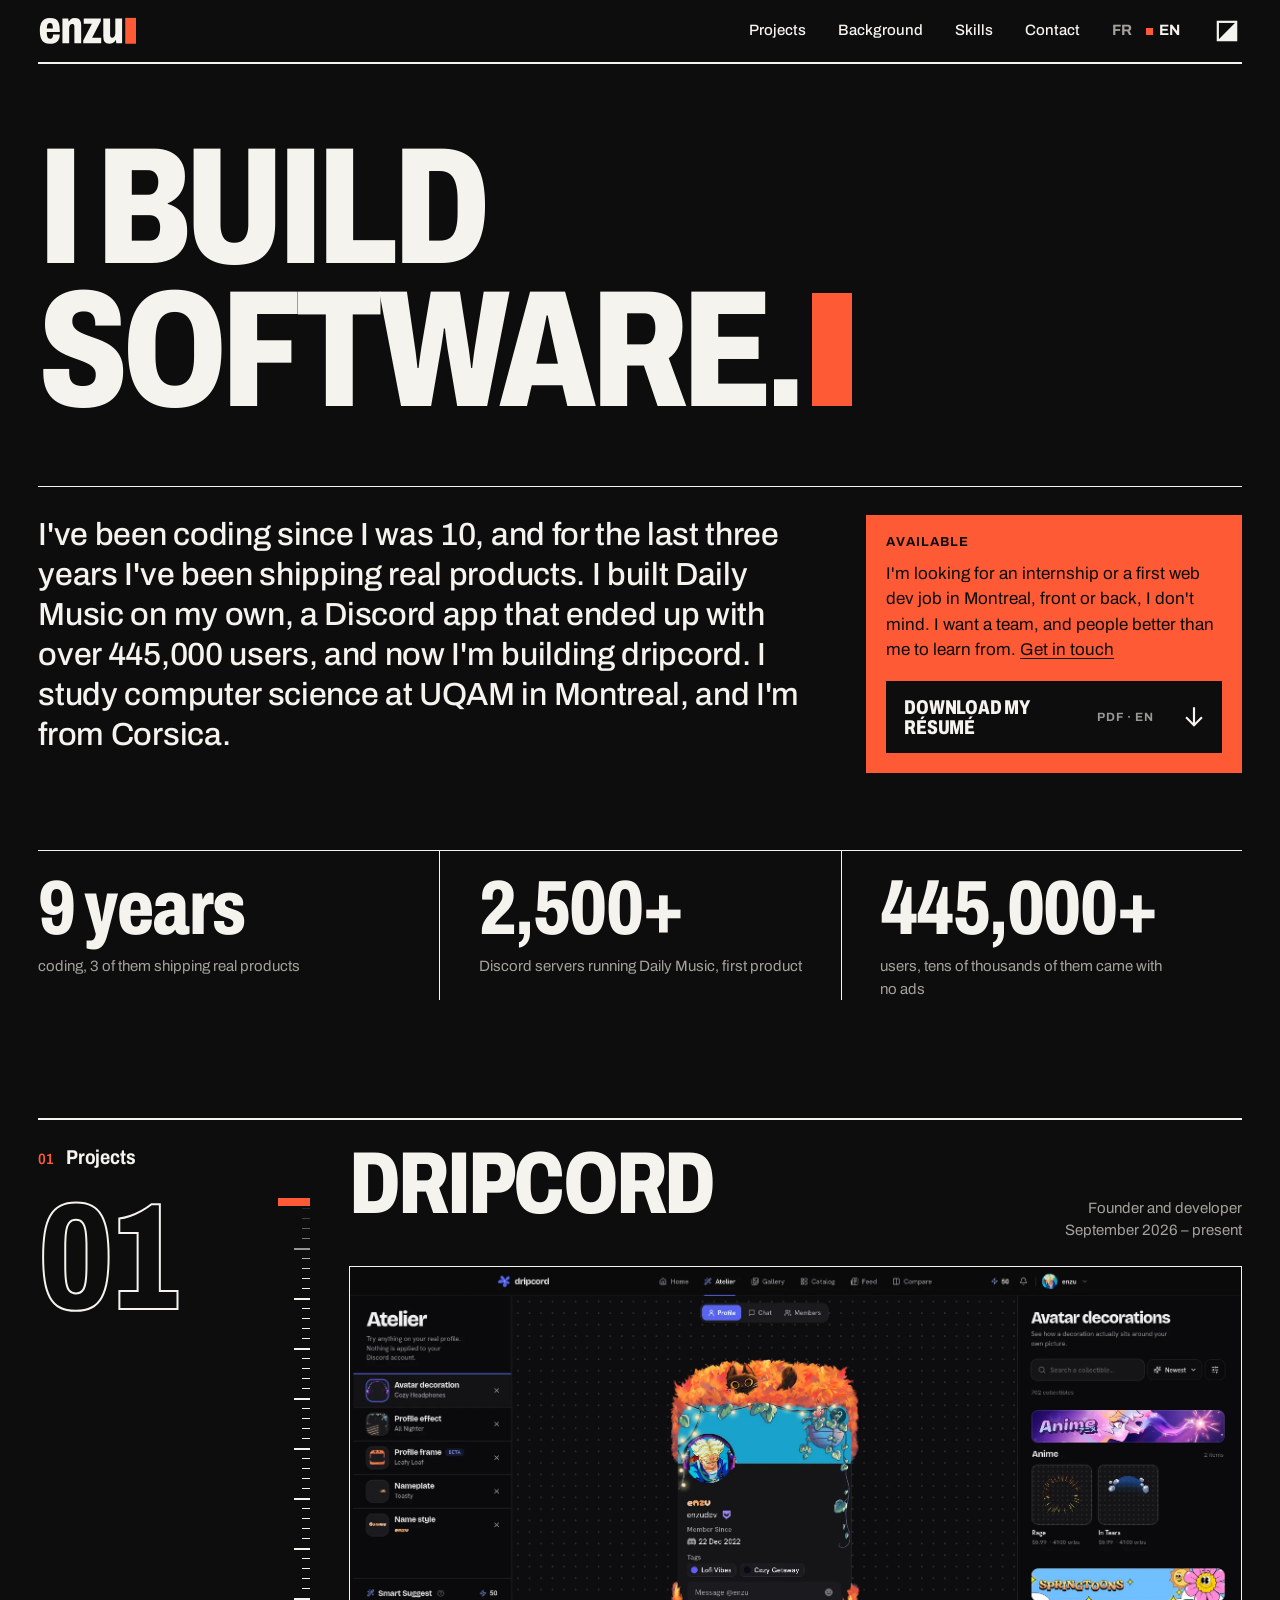
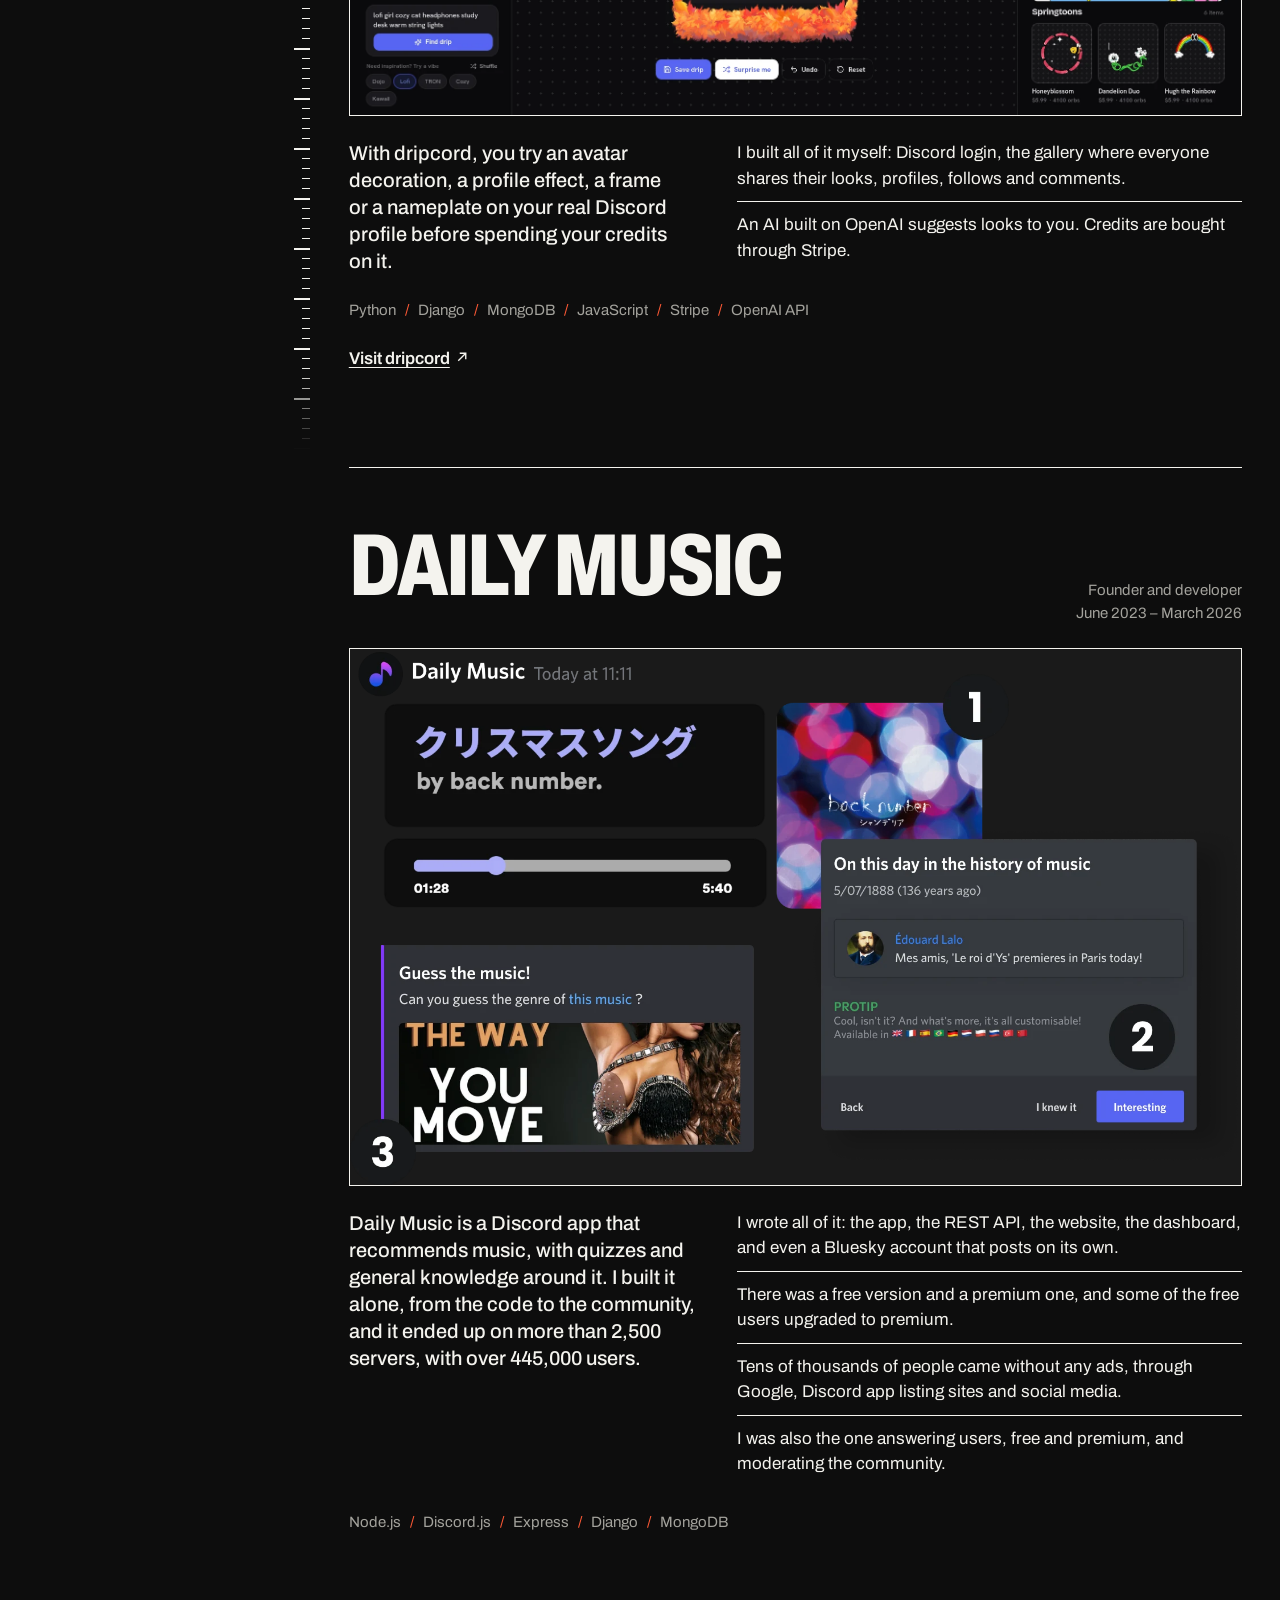
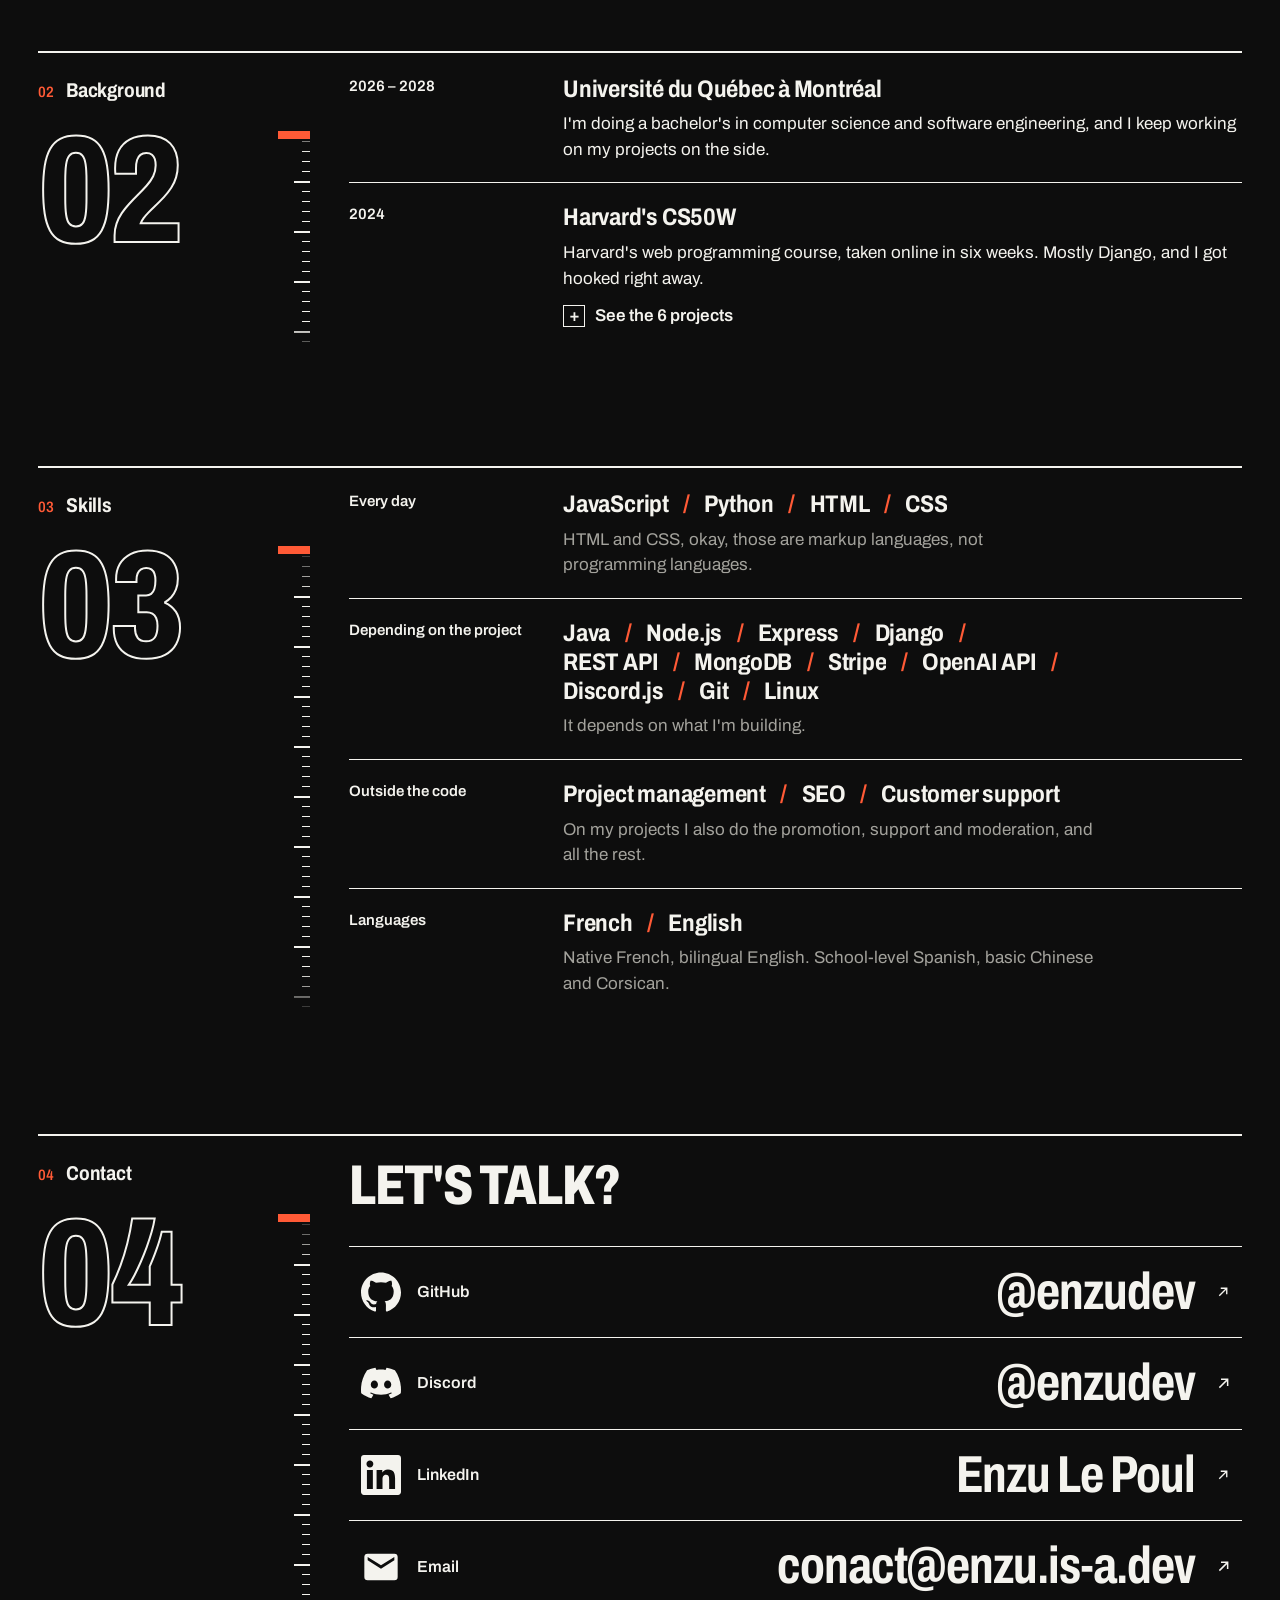
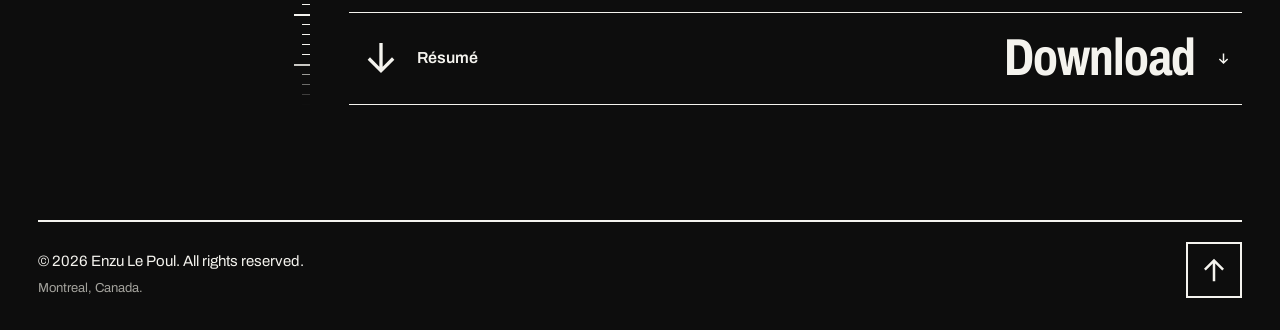
==== index.html @ 0892de9d "first commit" ====
<!doctype html>
<html lang="en">
<head>
<meta charset="utf-8">
<meta name="viewport" content="width=device-width, initial-scale=1">
<title>Enzu Le Poul, full-stack developer &amp; founder in Montreal</title>
<meta name="description" content="Full-stack developer in Montreal. I built Daily Music solo (445,000+ users) and now dripcord. Looking for a web dev internship or first role.">
<meta name="robots" content="index, follow, max-image-preview:large">
<meta name="author" content="Enzu Le Poul">
<meta name="color-scheme" content="dark light">
<meta name="theme-color" content="##FF5A36">
<link rel="canonical" href="https://enzu.is-a.dev/">
<link rel="alternate" hreflang="en" href="https://enzu.is-a.dev/">
<link rel="alternate" hreflang="fr" href="https://enzu.is-a.dev/fr/">
<link rel="alternate" hreflang="x-default" href="https://enzu.is-a.dev/">
<meta property="og:type" content="website">
<meta property="og:site_name" content="Enzu">
<meta property="og:url" content="https://enzu.is-a.dev/">
<meta property="og:locale" content="en_CA">
<meta property="og:locale:alternate" content="fr_CA">
<meta property="og:title" content="Enzu Le Poul, full-stack developer &amp; founder in Montreal">
<meta property="og:description" content="I build web products from A to Z: Daily Music (445,000+ users, solo) and now dripcord.">
<meta property="og:image" content="https://enzu.is-a.dev/assets/brand/og-image.png">
<meta property="og:image:type" content="image/png">
<meta property="og:image:width" content="1200">
<meta property="og:image:height" content="630">
<meta property="og:image:alt" content="Enzu, full-stack developer, in large cream letters on a black background with an orange caret.">
<meta name="twitter:card" content="summary_large_image">
<meta name="twitter:title" content="Enzu Le Poul, full-stack developer &amp; founder in Montreal">
<meta name="twitter:description" content="I build web products from A to Z: Daily Music (445,000+ users, solo) and now dripcord.">
<meta name="twitter:image" content="https://enzu.is-a.dev/assets/brand/og-image.png">
<meta name="twitter:image:alt" content="Enzu, full-stack developer, in large cream letters on a black background with an orange caret.">
<link rel="icon" href="/favicon.ico" sizes="48x48">
<link rel="icon" href="/favicon.svg" type="image/svg+xml" sizes="any">
<link rel="apple-touch-icon" href="/apple-touch-icon.png">
<link rel="manifest" href="/site.webmanifest">
<link rel="preload" href="/assets/fonts/archivo-latin.woff2" as="font" type="font/woff2" crossorigin>
<link rel="stylesheet" href="/css/style.css">
<script type="application/ld+json">{"@context":"https://schema.org","@graph":[{"@type":"Person","@id":"https://enzu.is-a.dev/#person","name":"Enzu Le Poul","alternateName":"Enzu","url":"https://enzu.is-a.dev/","jobTitle":"Full-stack developer","description":"Full-stack developer and founder based in Montreal. Built Daily Music, a Discord app with 445,000+ users, and now dripcord.","address":{"@type":"PostalAddress","addressLocality":"Montréal","addressRegion":"QC","addressCountry":"CA"},"affiliation":{"@type":"CollegeOrUniversity","name":"Université du Québec à Montréal"},"knowsLanguage":["fr","en"],"knowsAbout":["JavaScript","Python","Django","Node.js","MongoDB","REST API","Web development"],"sameAs":["https://github.com/enzudev","https://www.linkedin.com/in/lepoul"]},{"@type":"WebSite","@id":"https://enzu.is-a.dev/#website","url":"https://enzu.is-a.dev/","name":"Enzu","inLanguage":"en","publisher":{"@id":"https://enzu.is-a.dev/#person"}}]}</script>
<script src="/js/theme.js"></script>
<script src="/js/lang.js"></script>
<script src="/js/motion.js"></script>
<script src="/js/demos.js" defer></script>
</head>
<body id="top">
<div class="wrap">
  <header class="top">
    <a class="brand" href="/"><svg class="logo" viewBox="0 0 209 64" role="img" aria-label="Enzu"><path class="logo-word" transform="translate(1 58) scale(0.1)" d="M245 12Q172 12 124 -16Q76 -44 53 -105Q29 -166 29 -264Q29 -363 54 -423Q79 -484 127 -512Q176 -539 247 -539Q318 -539 364 -514Q410 -488 433 -430Q455 -371 455 -271V-237H177Q177 -189 184 -158Q190 -126 205 -111Q220 -96 246 -96Q263 -96 275 -102Q287 -107 295 -118Q303 -129 307 -147Q310 -164 311 -188H454Q454 -137 440 -100Q427 -62 401 -37Q375 -13 336 0Q297 12 245 12ZM178 -314H306Q306 -346 303 -369Q300 -391 293 -405Q286 -419 275 -425Q263 -431 246 -431Q222 -431 207 -418Q193 -406 186 -380Q179 -354 178 -314Z M511 0V-527H634L643 -461H648Q663 -487 682 -505Q701 -522 725 -531Q750 -539 780 -539Q826 -539 855 -522Q883 -504 897 -470Q911 -436 911 -384V0H766V-349Q766 -364 764 -375Q761 -386 755 -394Q749 -402 740 -407Q731 -411 718 -411Q698 -411 684 -398Q670 -385 662 -361Q655 -338 655 -306V0Z M955 0V-59L1140 -413H966V-527H1330V-471L1144 -115H1338V0Z M1513 12Q1446 12 1414 -27Q1383 -66 1383 -143V-527H1528V-178Q1528 -163 1531 -152Q1534 -141 1540 -133Q1545 -125 1554 -121Q1563 -117 1575 -117Q1597 -117 1611 -130Q1625 -143 1632 -167Q1639 -190 1639 -221V-527H1784V0H1660L1652 -67H1647Q1633 -41 1613 -23Q1593 -6 1568 3Q1544 12 1513 12Z"/><rect class="logo-cover" x="0" y="0" width="186" height="64"/><rect class="logo-caret" x="186.1" y="4.0" width="23.0" height="55.2"/></svg></a>
    <nav class="nav" aria-label="Main navigation">
      <div class="nav-links">
        <a href="#projects">Projects</a>
        <a href="#background">Background</a>
        <a href="#skills">Skills</a>
        <a href="#contact">Contact</a>
      </div>
      <div class="lang-switch" role="group" aria-label="Langue / Language">
        <a href="/fr/" hreflang="fr" lang="fr">FR</a>
        <a class="is-current" aria-current="true" href="/" hreflang="en" lang="en">EN</a>
      </div>
      <button class="theme-toggle" type="button" aria-label="Toggle theme" aria-pressed="false"><svg viewBox="0 0 24 24" aria-hidden="true" focusable="false"><rect x="2" y="2" width="20" height="20" fill="none" stroke="currentColor" stroke-width="2.4"/><path d="M2 2h20L2 22z" fill="currentColor"/></svg></button>
    </nav>
  </header>

  <main>
    <section class="hero">
      <h1 aria-label="I build software."><span aria-hidden="true"><span class="ch">I</span> <span class="ch">b</span><span class="ch">u</span><span class="ch">i</span><span class="ch">l</span><span class="ch">d</span></span><span aria-hidden="true"><span class="ch">s</span><span class="ch">o</span><span class="ch">f</span><span class="ch">t</span><span class="ch">w</span><span class="ch">a</span><span class="ch">r</span><span class="ch">e</span><span class="ch">.</span></span></h1>
      <div class="grid hero-grid">
        <p class="hero-text">I've been coding since I was 10, and for the last three years I've been shipping real products. I built Daily Music on my own, a Discord app that ended up with over 445,000 users, and now I'm building dripcord. I study computer science at UQAM in Montreal, and I'm from Corsica.</p>
        <div class="status">
          <strong>Available</strong>
          <p>I'm looking for an internship or a first web dev job in Montreal, front or back, I don't mind. I want a team, and people better than me to learn from. <a href="#contact">Get in touch</a></p>
        <a class="cv-btn" href="/assets/cv/CV_EN_ENZU_LE_POUL.pdf" download="CV_EN_ENZU_LE_POUL.pdf" aria-label="Download my résumé as a PDF (English)"><span class="cv-label">Download my résumé</span><span class="cv-meta">PDF · EN</span><span class="cv-arrow" aria-hidden="true"><span class="cv-arrow-track"><svg viewBox="0 0 24 24" focusable="false"><path d="M12 21 4 13l1.4-1.4L11 17.2V3h2v14.2l5.6-5.6L20 13z"/></svg><svg viewBox="0 0 24 24" focusable="false"><path d="M12 21 4 13l1.4-1.4L11 17.2V3h2v14.2l5.6-5.6L20 13z"/></svg></span></span></a></div>
      </div>

      <ul class="figures">
        <li><strong>9 years</strong><span>coding, 3 of them shipping real products</span></li>
        <li><strong>2,500+</strong><span>Discord servers running Daily Music, first product</span></li>
        <li><strong>445,000+</strong><span>users, tens of thousands of them came with no ads</span></li>
      </ul>
    </section>

    <section class="section grid" id="projects">
      <h2 class="section-label"><span>01</span>Projects</h2>
      <div class="side" aria-hidden="true"><div class="side-sticky"><span class="side-num">01</span><i class="side-caret"></i></div></div>
      <div class="section-body">
        <article class="project">
          <div class="project-head">
            <h3>dripcord</h3>
            <p class="meta"><span>Founder and developer</span><span>September 2026 – present</span></p>
          </div>
          <a class="shot" href="https://www.dripcord.me"><img src="/assets/screens/dripcord.webp" width="1853" height="933" loading="lazy" alt="Screenshot of dripcord's workshop: a Discord profile with a whole bunch of decorations."></a>
          <div class="grid project-grid">
            <p class="lead">With dripcord, you try an avatar decoration, a profile effect, a frame or a nameplate on your real Discord profile before spending your credits on it.</p>
            <ul class="points">
              <li>I built all of it myself: Discord login, the gallery where everyone shares their looks, profiles, follows and comments.</li>
              <li>An AI built on OpenAI suggests looks to you. Credits are bought through Stripe.</li>
            </ul>
            <ul class="slashed tags"><li><span class="tech"><span class="sr">Python</span><span class="roll" aria-hidden="true"><span class="c" data-c="P">P</span><span class="c" data-c="y">y</span><span class="c" data-c="t">t</span><span class="c" data-c="h">h</span><span class="c" data-c="o">o</span><span class="c" data-c="n">n</span></span><span class="tile" aria-hidden="true"><svg viewBox="0 0 24 24" focusable="false"><use href="/assets/tech.svg#python"/></svg><b>Python</b></span></span></li><li><span class="tech"><span class="sr">Django</span><span class="roll" aria-hidden="true"><span class="c" data-c="D">D</span><span class="c" data-c="j">j</span><span class="c" data-c="a">a</span><span class="c" data-c="n">n</span><span class="c" data-c="g">g</span><span class="c" data-c="o">o</span></span><span class="tile" aria-hidden="true"><svg viewBox="0 0 24 24" focusable="false"><use href="/assets/tech.svg#django"/></svg><b>Django</b></span></span></li><li><span class="tech"><span class="sr">MongoDB</span><span class="roll" aria-hidden="true"><span class="c" data-c="M">M</span><span class="c" data-c="o">o</span><span class="c" data-c="n">n</span><span class="c" data-c="g">g</span><span class="c" data-c="o">o</span><span class="c" data-c="D">D</span><span class="c" data-c="B">B</span></span><span class="tile" aria-hidden="true"><svg viewBox="0 0 24 24" focusable="false"><use href="/assets/tech.svg#mongodb"/></svg><b>MongoDB</b></span></span></li><li><span class="tech"><span class="sr">JavaScript</span><span class="roll" aria-hidden="true"><span class="c" data-c="J">J</span><span class="c" data-c="a">a</span><span class="c" data-c="v">v</span><span class="c" data-c="a">a</span><span class="c" data-c="S">S</span><span class="c" data-c="c">c</span><span class="c" data-c="r">r</span><span class="c" data-c="i">i</span><span class="c" data-c="p">p</span><span class="c" data-c="t">t</span></span><span class="tile" aria-hidden="true"><svg viewBox="0 0 24 24" focusable="false"><use href="/assets/tech.svg#javascript"/></svg><b>JavaScript</b></span></span></li><li><span class="tech"><span class="sr">Stripe</span><span class="roll" aria-hidden="true"><span class="c" data-c="S">S</span><span class="c" data-c="t">t</span><span class="c" data-c="r">r</span><span class="c" data-c="i">i</span><span class="c" data-c="p">p</span><span class="c" data-c="e">e</span></span><span class="tile" aria-hidden="true"><svg viewBox="0 0 24 24" focusable="false"><use href="/assets/tech.svg#stripe"/></svg><b>Stripe</b></span></span></li><li><span class="tech"><span class="sr">OpenAI API</span><span class="roll" aria-hidden="true"><span class="c" data-c="O">O</span><span class="c" data-c="p">p</span><span class="c" data-c="e">e</span><span class="c" data-c="n">n</span><span class="c" data-c="A">A</span><span class="c" data-c="I">I</span><span class="c" data-c=" "> </span><span class="c" data-c="A">A</span><span class="c" data-c="P">P</span><span class="c" data-c="I">I</span></span><span class="tile" aria-hidden="true"><svg viewBox="0 0 24 24" focusable="false"><use href="/assets/tech.svg#openai"/></svg><b>OpenAI API</b></span></span></li></ul>
            <p class="link"><a class="out" href="https://www.dripcord.me">Visit dripcord</a></p>
          </div>
        </article>

        <article class="project">
          <div class="project-head">
            <h3>Daily Music</h3>
            <p class="meta"><span>Founder and developer</span><span>June 2023 – March 2026</span></p>
          </div>
          <figure class="shot">
            <img src="/assets/screens/daily-music.webp" width="1566" height="942" loading="lazy" alt="Screenshot of Daily Music, the Discord app for music recommendations.">
          </figure>
          <div class="grid project-grid">
            <p class="lead">Daily Music is a Discord app that recommends music, with quizzes and general knowledge around it. I built it alone, from the code to the community, and it ended up on more than 2,500 servers, with over 445,000 users.</p>
            <ul class="points">
              <li>I wrote all of it: the app, the REST API, the website, the dashboard, and even a Bluesky account that posts on its own.</li>
              <li>There was a free version and a premium one, and some of the free users upgraded to premium.</li>
              <li>Tens of thousands of people came without any ads, through Google, Discord app listing sites and social media.</li>
              <li>I was also the one answering users, free and premium, and moderating the community.</li>
            </ul>
            <ul class="slashed tags"><li><span class="tech"><span class="sr">Node.js</span><span class="roll" aria-hidden="true"><span class="c" data-c="N">N</span><span class="c" data-c="o">o</span><span class="c" data-c="d">d</span><span class="c" data-c="e">e</span><span class="c" data-c=".">.</span><span class="c" data-c="j">j</span><span class="c" data-c="s">s</span></span><span class="tile" aria-hidden="true"><svg viewBox="0 0 24 24" focusable="false"><use href="/assets/tech.svg#nodejs"/></svg><b>Node.js</b></span></span></li><li><span class="tech"><span class="sr">Discord.js</span><span class="roll" aria-hidden="true"><span class="c" data-c="D">D</span><span class="c" data-c="i">i</span><span class="c" data-c="s">s</span><span class="c" data-c="c">c</span><span class="c" data-c="o">o</span><span class="c" data-c="r">r</span><span class="c" data-c="d">d</span><span class="c" data-c=".">.</span><span class="c" data-c="j">j</span><span class="c" data-c="s">s</span></span><span class="tile" aria-hidden="true"><svg viewBox="0 0 24 24" focusable="false"><use href="/assets/tech.svg#discordjs"/></svg><b>Discord.js</b></span></span></li><li><span class="tech"><span class="sr">Express</span><span class="roll" aria-hidden="true"><span class="c" data-c="E">E</span><span class="c" data-c="x">x</span><span class="c" data-c="p">p</span><span class="c" data-c="r">r</span><span class="c" data-c="e">e</span><span class="c" data-c="s">s</span><span class="c" data-c="s">s</span></span><span class="tile" aria-hidden="true"><svg viewBox="0 0 24 24" focusable="false"><use href="/assets/tech.svg#express"/></svg><b>Express</b></span></span></li><li><span class="tech"><span class="sr">Django</span><span class="roll" aria-hidden="true"><span class="c" data-c="D">D</span><span class="c" data-c="j">j</span><span class="c" data-c="a">a</span><span class="c" data-c="n">n</span><span class="c" data-c="g">g</span><span class="c" data-c="o">o</span></span><span class="tile" aria-hidden="true"><svg viewBox="0 0 24 24" focusable="false"><use href="/assets/tech.svg#django"/></svg><b>Django</b></span></span></li><li><span class="tech"><span class="sr">MongoDB</span><span class="roll" aria-hidden="true"><span class="c" data-c="M">M</span><span class="c" data-c="o">o</span><span class="c" data-c="n">n</span><span class="c" data-c="g">g</span><span class="c" data-c="o">o</span><span class="c" data-c="D">D</span><span class="c" data-c="B">B</span></span><span class="tile" aria-hidden="true"><svg viewBox="0 0 24 24" focusable="false"><use href="/assets/tech.svg#mongodb"/></svg><b>MongoDB</b></span></span></li></ul>
          </div>
        </article>
      </div>
    </section>

    <section class="section grid" id="background">
      <h2 class="section-label"><span>02</span>Background</h2>
      <div class="side" aria-hidden="true"><div class="side-sticky"><span class="side-num">02</span><i class="side-caret"></i></div></div>
      <div class="section-body">
        <ul class="rows">
          <li>
            <p class="row-key">2026 – 2028</p>
            <div class="row-body">
              <h3 class="row-title">Université du Québec à Montréal</h3>
              <p>I'm doing a bachelor's in computer science and software engineering, and I keep working on my projects on the side.</p>
            </div>
          </li>
          <li>
            <p class="row-key">2024</p>
            <div class="row-body">
              <h3 class="row-title">Harvard's CS50W</h3>
              <p>Harvard's web programming course, taken online in six weeks. Mostly Django, and I got hooked right away.</p>
              <details class="demos">
                <summary>See the 6 projects</summary>
                <ul>
            <li><div class="player" data-youtube="si4aouC2cBw" data-title="Final project: PC game deals"><svg class="player-poster p-games soft" viewBox="0 0 320 180" aria-hidden="true" focusable="false"><g class="pad"><path d="M96 52H184C198 52 206 64 212 88C216 104 210 114 200 113C190 112 186 100 178 94H102C94 100 90 112 80 113C70 114 64 104 68 88C74 64 82 52 96 52Z"/><path d="M104 66V84M95 75H113"/><circle class="poster-ac" cx="174" cy="68" r="5"/><circle class="poster-ac" cx="187" cy="79" r="5"/></g><g class="badge"><circle class="poster-ac" cx="224" cy="44" r="24"/><text class="poster-tx" x="224" y="50" font-size="16" text-anchor="middle">-70%</text></g></svg><span class="player-title">Watch the demo</span><button class="player-big" type="button" aria-label="Watch the demo"></button></div><strong>Final project: PC game deals</strong><span>A site for finding the best deals on PC games.</span></li>
            <li><div class="player" data-youtube="n7hV5Clmpk0" data-title="Project 0: Search"><svg class="player-poster p-search soft" viewBox="0 0 320 180" aria-hidden="true" focusable="false"><path class="poster-dim" d="M64 44H232M64 90H210" stroke-width="5"/><path class="poster-dim" d="M84 67H156" stroke-width="5"/><path class="poster-found" d="M176 67H240" stroke-width="5"/><g class="lens"><circle class="poster-node" cx="118" cy="66" r="30"/><path class="poster-dim" d="M100 56H136" stroke-width="5"/><path class="poster-acline" d="M100 72H128" stroke-width="5"/><path d="M139 87L166 114" stroke-width="8"/></g></svg><span class="player-title">Watch the demo</span><button class="player-big" type="button" aria-label="Watch the demo"></button></div><strong>Project 0: Search</strong><span>A search engine.</span></li>
            <li><div class="player" data-youtube="pGz2N4Re1jQ" data-title="Project 1: Wiki"><svg class="player-poster p-wiki soft" viewBox="0 0 320 180" aria-hidden="true" focusable="false"><path d="M160 40C140 30 110 30 82 38V110C110 102 140 102 160 112C180 102 210 102 238 110V38C210 30 180 30 160 40Z"/><path d="M160 40V112"/><path class="poster-dim write" pathLength="1" d="M98 56H142M98 70H142M98 84H142"/><path class="poster-dim write" pathLength="1" d="M178 56H222M178 70H222"/><path class="poster-acline write" pathLength="1" d="M178 84H206"/><path class="poster-ac ribbon" d="M204 33V68L212 61L220 68V35"/></svg><span class="player-title">Watch the demo</span><button class="player-big" type="button" aria-label="Watch the demo"></button></div><strong>Project 1: Wiki</strong><span>A collaborative encyclopedia.</span></li>
            <li><div class="player" data-youtube="rDbWh5dk-uE" data-title="Project 2: Commerce"><svg class="player-poster p-commerce" viewBox="0 0 320 180" aria-hidden="true" focusable="false"><g class="gavel"><g transform="translate(138 50) rotate(35)"><rect x="-32" y="-14" width="64" height="28"/><path d="M0 14V66" stroke-width="8"/></g></g><rect class="poster-lt" x="68" y="114" width="110" height="9"/><g class="bid bid-old poster-dim"><rect x="214" y="76" width="62" height="30"/><text class="poster-lt" x="245" y="98" font-size="18" text-anchor="middle">$120</text></g><g class="bid bid-mid"><rect class="poster-ac" x="214" y="34" width="62" height="30"/><text class="poster-tx" x="245" y="56" font-size="18" text-anchor="middle">$135</text></g><g class="bid bid-new"><rect class="poster-ac" x="214" y="34" width="62" height="30"/><text class="poster-tx" x="245" y="56" font-size="18" text-anchor="middle">$150</text></g></svg><span class="player-title">Watch the demo</span><button class="player-big" type="button" aria-label="Watch the demo"></button></div><strong>Project 2: Commerce</strong><span>An online auction site.</span></li>
            <li><div class="player" data-youtube="NRFMPSr3vrs" data-title="Project 3: Mail"><svg class="player-poster p-mail soft" viewBox="0 0 320 180" aria-hidden="true" focusable="false"><g class="letter"><rect x="114" y="30" width="92" height="64"/><path class="poster-acline" d="M128 46H168" stroke-width="5"/><path class="poster-dim" d="M128 60H190M128 72H178" stroke-width="4"/></g><rect class="poster-node" x="90" y="52" width="140" height="68"/><path d="M90 52L160 98L230 52"/><path class="poster-dim" d="M90 120L136 82M230 120L184 82"/><circle class="poster-ac" cx="230" cy="52" r="14"/><text class="poster-tx" x="230" y="58" font-size="16" text-anchor="middle">1</text></svg><span class="player-title">Watch the demo</span><button class="player-big" type="button" aria-label="Watch the demo"></button></div><strong>Project 3: Mail</strong><span>An email client.</span></li>
            <li><div class="player" data-youtube="U3xiYPVjqHM" data-title="Project 4: Network"><svg class="player-poster p-network" viewBox="0 0 320 180" aria-hidden="true" focusable="false"><path class="poster-dim links" d="M160 72L96 46M160 72L228 42M160 72L82 102M160 72L240 102M160 72L160 24M96 46L82 102M228 42L240 102" stroke-width="2.5"/><circle class="poster-node" cx="96" cy="46" r="9"/><circle class="poster-node" cx="228" cy="42" r="11"/><circle class="poster-node" cx="82" cy="102" r="8"/><circle class="poster-node" cx="240" cy="102" r="10"/><circle class="poster-node" cx="160" cy="24" r="7"/><circle class="poster-ring" cx="160" cy="72" r="17"/><circle class="poster-ac" cx="160" cy="72" r="17"/></svg><span class="player-title">Watch the demo</span><button class="player-big" type="button" aria-label="Watch the demo"></button></div><strong>Project 4: Network</strong><span>A little social network.</span></li>
                </ul>
              </details>
            </div>
          </li>
        </ul>
      </div>
    </section>

    <section class="section grid" id="skills">
      <h2 class="section-label"><span>03</span>Skills</h2>
      <div class="side" aria-hidden="true"><div class="side-sticky"><span class="side-num">03</span><i class="side-caret"></i></div></div>
      <div class="section-body">
        <ul class="rows">
          <li>
            <p class="row-key">Every day</p>
            <div class="row-body">
              <ul class="slashed row-title"><li><span class="tech"><span class="sr">JavaScript</span><span class="roll" aria-hidden="true"><span class="c" data-c="J">J</span><span class="c" data-c="a">a</span><span class="c" data-c="v">v</span><span class="c" data-c="a">a</span><span class="c" data-c="S">S</span><span class="c" data-c="c">c</span><span class="c" data-c="r">r</span><span class="c" data-c="i">i</span><span class="c" data-c="p">p</span><span class="c" data-c="t">t</span></span><span class="tile" aria-hidden="true"><svg viewBox="0 0 24 24" focusable="false"><use href="/assets/tech.svg#javascript"/></svg><b>JavaScript</b></span></span></li><li><span class="tech"><span class="sr">Python</span><span class="roll" aria-hidden="true"><span class="c" data-c="P">P</span><span class="c" data-c="y">y</span><span class="c" data-c="t">t</span><span class="c" data-c="h">h</span><span class="c" data-c="o">o</span><span class="c" data-c="n">n</span></span><span class="tile" aria-hidden="true"><svg viewBox="0 0 24 24" focusable="false"><use href="/assets/tech.svg#python"/></svg><b>Python</b></span></span></li><li><span class="tech"><span class="sr">HTML</span><span class="roll" aria-hidden="true"><span class="c" data-c="H">H</span><span class="c" data-c="T">T</span><span class="c" data-c="M">M</span><span class="c" data-c="L">L</span></span><span class="tile" aria-hidden="true"><svg viewBox="0 0 24 24" focusable="false"><use href="/assets/tech.svg#html5"/></svg><b>HTML</b></span></span></li><li><span class="tech"><span class="sr">CSS</span><span class="roll" aria-hidden="true"><span class="c" data-c="C">C</span><span class="c" data-c="S">S</span><span class="c" data-c="S">S</span></span><span class="tile" aria-hidden="true"><svg viewBox="0 0 24 24" focusable="false"><use href="/assets/tech.svg#css3"/></svg><b>CSS</b></span></span></li></ul>
              <p class="note">HTML and CSS, okay, those are markup languages, not programming languages.</p>
            </div>
          </li>
          <li>
            <p class="row-key">Depending on the project</p>
            <div class="row-body">
              <ul class="slashed row-title"><li><span class="tech"><span class="sr">Java</span><span class="roll" aria-hidden="true"><span class="c" data-c="J">J</span><span class="c" data-c="a">a</span><span class="c" data-c="v">v</span><span class="c" data-c="a">a</span></span><span class="tile" aria-hidden="true"><svg viewBox="0 0 24 24" focusable="false"><use href="/assets/tech.svg#java"/></svg><b>Java</b></span></span></li><li><span class="tech"><span class="sr">Node.js</span><span class="roll" aria-hidden="true"><span class="c" data-c="N">N</span><span class="c" data-c="o">o</span><span class="c" data-c="d">d</span><span class="c" data-c="e">e</span><span class="c" data-c=".">.</span><span class="c" data-c="j">j</span><span class="c" data-c="s">s</span></span><span class="tile" aria-hidden="true"><svg viewBox="0 0 24 24" focusable="false"><use href="/assets/tech.svg#nodejs"/></svg><b>Node.js</b></span></span></li><li><span class="tech"><span class="sr">Express</span><span class="roll" aria-hidden="true"><span class="c" data-c="E">E</span><span class="c" data-c="x">x</span><span class="c" data-c="p">p</span><span class="c" data-c="r">r</span><span class="c" data-c="e">e</span><span class="c" data-c="s">s</span><span class="c" data-c="s">s</span></span><span class="tile" aria-hidden="true"><svg viewBox="0 0 24 24" focusable="false"><use href="/assets/tech.svg#express"/></svg><b>Express</b></span></span></li><li><span class="tech"><span class="sr">Django</span><span class="roll" aria-hidden="true"><span class="c" data-c="D">D</span><span class="c" data-c="j">j</span><span class="c" data-c="a">a</span><span class="c" data-c="n">n</span><span class="c" data-c="g">g</span><span class="c" data-c="o">o</span></span><span class="tile" aria-hidden="true"><svg viewBox="0 0 24 24" focusable="false"><use href="/assets/tech.svg#django"/></svg><b>Django</b></span></span></li><li><span class="tech"><span class="sr">REST API</span><span class="roll" aria-hidden="true"><span class="c" data-c="R">R</span><span class="c" data-c="E">E</span><span class="c" data-c="S">S</span><span class="c" data-c="T">T</span><span class="c" data-c=" "> </span><span class="c" data-c="A">A</span><span class="c" data-c="P">P</span><span class="c" data-c="I">I</span></span><span class="tile" aria-hidden="true"><svg viewBox="0 0 24 24" focusable="false"><use href="/assets/tech.svg#rest"/></svg><b>REST API</b></span></span></li><li><span class="tech"><span class="sr">MongoDB</span><span class="roll" aria-hidden="true"><span class="c" data-c="M">M</span><span class="c" data-c="o">o</span><span class="c" data-c="n">n</span><span class="c" data-c="g">g</span><span class="c" data-c="o">o</span><span class="c" data-c="D">D</span><span class="c" data-c="B">B</span></span><span class="tile" aria-hidden="true"><svg viewBox="0 0 24 24" focusable="false"><use href="/assets/tech.svg#mongodb"/></svg><b>MongoDB</b></span></span></li><li><span class="tech"><span class="sr">Stripe</span><span class="roll" aria-hidden="true"><span class="c" data-c="S">S</span><span class="c" data-c="t">t</span><span class="c" data-c="r">r</span><span class="c" data-c="i">i</span><span class="c" data-c="p">p</span><span class="c" data-c="e">e</span></span><span class="tile" aria-hidden="true"><svg viewBox="0 0 24 24" focusable="false"><use href="/assets/tech.svg#stripe"/></svg><b>Stripe</b></span></span></li><li><span class="tech"><span class="sr">OpenAI API</span><span class="roll" aria-hidden="true"><span class="c" data-c="O">O</span><span class="c" data-c="p">p</span><span class="c" data-c="e">e</span><span class="c" data-c="n">n</span><span class="c" data-c="A">A</span><span class="c" data-c="I">I</span><span class="c" data-c=" "> </span><span class="c" data-c="A">A</span><span class="c" data-c="P">P</span><span class="c" data-c="I">I</span></span><span class="tile" aria-hidden="true"><svg viewBox="0 0 24 24" focusable="false"><use href="/assets/tech.svg#openai"/></svg><b>OpenAI API</b></span></span></li><li><span class="tech"><span class="sr">Discord.js</span><span class="roll" aria-hidden="true"><span class="c" data-c="D">D</span><span class="c" data-c="i">i</span><span class="c" data-c="s">s</span><span class="c" data-c="c">c</span><span class="c" data-c="o">o</span><span class="c" data-c="r">r</span><span class="c" data-c="d">d</span><span class="c" data-c=".">.</span><span class="c" data-c="j">j</span><span class="c" data-c="s">s</span></span><span class="tile" aria-hidden="true"><svg viewBox="0 0 24 24" focusable="false"><use href="/assets/tech.svg#discordjs"/></svg><b>Discord.js</b></span></span></li><li><span class="tech"><span class="sr">Git</span><span class="roll" aria-hidden="true"><span class="c" data-c="G">G</span><span class="c" data-c="i">i</span><span class="c" data-c="t">t</span></span><span class="tile" aria-hidden="true"><svg viewBox="0 0 24 24" focusable="false"><use href="/assets/tech.svg#git"/></svg><b>Git</b></span></span></li><li><span class="tech"><span class="sr">Linux</span><span class="roll" aria-hidden="true"><span class="c" data-c="L">L</span><span class="c" data-c="i">i</span><span class="c" data-c="n">n</span><span class="c" data-c="u">u</span><span class="c" data-c="x">x</span></span><span class="tile" aria-hidden="true"><svg viewBox="0 0 24 24" focusable="false"><use href="/assets/tech.svg#linux"/></svg><b>Linux</b></span></span></li></ul>
              <p class="note">It depends on what I'm building.</p>
            </div>
          </li>
          <li>
            <p class="row-key">Outside the code</p>
            <div class="row-body">
              <ul class="slashed row-title"><li><span class="tech"><span class="sr">Project management</span><span class="roll" aria-hidden="true"><span class="c" data-c="P">P</span><span class="c" data-c="r">r</span><span class="c" data-c="o">o</span><span class="c" data-c="j">j</span><span class="c" data-c="e">e</span><span class="c" data-c="c">c</span><span class="c" data-c="t">t</span><span class="c" data-c=" "> </span><span class="c" data-c="m">m</span><span class="c" data-c="a">a</span><span class="c" data-c="n">n</span><span class="c" data-c="a">a</span><span class="c" data-c="g">g</span><span class="c" data-c="e">e</span><span class="c" data-c="m">m</span><span class="c" data-c="e">e</span><span class="c" data-c="n">n</span><span class="c" data-c="t">t</span></span><span class="tile" aria-hidden="true"><svg viewBox="0 0 24 24" focusable="false"><use href="/assets/tech.svg#project"/></svg><b>Project management</b></span></span></li><li><span class="tech"><span class="sr">SEO</span><span class="roll" aria-hidden="true"><span class="c" data-c="S">S</span><span class="c" data-c="E">E</span><span class="c" data-c="O">O</span></span><span class="tile" aria-hidden="true"><svg viewBox="0 0 24 24" focusable="false"><use href="/assets/tech.svg#seo"/></svg><b>SEO</b></span></span></li><li><span class="tech"><span class="sr">Customer support</span><span class="roll" aria-hidden="true"><span class="c" data-c="C">C</span><span class="c" data-c="u">u</span><span class="c" data-c="s">s</span><span class="c" data-c="t">t</span><span class="c" data-c="o">o</span><span class="c" data-c="m">m</span><span class="c" data-c="e">e</span><span class="c" data-c="r">r</span><span class="c" data-c=" "> </span><span class="c" data-c="s">s</span><span class="c" data-c="u">u</span><span class="c" data-c="p">p</span><span class="c" data-c="p">p</span><span class="c" data-c="o">o</span><span class="c" data-c="r">r</span><span class="c" data-c="t">t</span></span><span class="tile" aria-hidden="true"><svg viewBox="0 0 24 24" focusable="false"><use href="/assets/tech.svg#support"/></svg><b>Customer support</b></span></span></li></ul>
              <p class="note">On my projects I also do the promotion, support and moderation, and all the rest.</p>
            </div>
          </li>
          <li>
            <p class="row-key">Languages</p>
            <div class="row-body">
              <ul class="slashed row-title"><li><span class="tech"><span class="sr">French</span><span class="roll" aria-hidden="true"><span class="c" data-c="F">F</span><span class="c" data-c="r">r</span><span class="c" data-c="e">e</span><span class="c" data-c="n">n</span><span class="c" data-c="c">c</span><span class="c" data-c="h">h</span></span><span class="tile" aria-hidden="true"><svg class="flag" viewBox="0 0 60 40" focusable="false"><use href="/assets/tech.svg#flag-fr"/></svg><b>French</b></span></span></li><li><span class="tech"><span class="sr">English</span><span class="roll" aria-hidden="true"><span class="c" data-c="E">E</span><span class="c" data-c="n">n</span><span class="c" data-c="g">g</span><span class="c" data-c="l">l</span><span class="c" data-c="i">i</span><span class="c" data-c="s">s</span><span class="c" data-c="h">h</span></span><span class="tile" aria-hidden="true"><svg class="flag" viewBox="0 0 60 40" focusable="false"><use href="/assets/tech.svg#flag-uk"/></svg><b>English</b></span></span></li></ul>
              <p class="note">Native French, bilingual English. School-level Spanish, basic Chinese and Corsican.</p>
            </div>
          </li>
        </ul>
      </div>
    </section>

    <section class="section grid" id="contact">
      <h2 class="section-label"><span>04</span>Contact</h2>
      <div class="side" aria-hidden="true"><div class="side-sticky"><span class="side-num">04</span><i class="side-caret"></i></div></div>
      <div class="section-body">
        <p class="contact-intro">Let's talk?</p>
        <ul class="contact-list">
          <li><a class="contact-link" href="https://github.com/enzudev"><svg viewBox="0 0 24 24" aria-hidden="true" focusable="false"><path d="M12 .297c-6.63 0-12 5.373-12 12 0 5.303 3.438 9.8 8.205 11.385.6.113.82-.258.82-.577 0-.285-.01-1.04-.015-2.04-3.338.724-4.042-1.61-4.042-1.61C4.422 18.07 3.633 17.7 3.633 17.7c-1.087-.744.084-.729.084-.729 1.205.084 1.838 1.236 1.838 1.236 1.07 1.835 2.809 1.305 3.495.998.108-.776.417-1.305.76-1.605-2.665-.3-5.466-1.332-5.466-5.93 0-1.31.465-2.38 1.235-3.22-.135-.303-.54-1.523.105-3.176 0 0 1.005-.322 3.3 1.23.96-.267 1.98-.399 3-.405 1.02.006 2.04.138 3 .405 2.28-1.552 3.285-1.23 3.285-1.23.645 1.653.24 2.873.12 3.176.765.84 1.23 1.91 1.23 3.22 0 4.61-2.805 5.625-5.475 5.92.42.36.81 1.096.81 2.22 0 1.606-.015 2.896-.015 3.286 0 .315.21.69.825.57C20.565 22.092 24 17.592 24 12.297c0-6.627-5.373-12-12-12"/></svg><span class="contact-label">GitHub</span><strong>@enzudev</strong><span class="marquee" aria-hidden="true"><span class="marquee-track"><span class="marquee-group"><span>@enzudev</span><svg viewBox="0 0 24 24" aria-hidden="true" focusable="false"><path d="M12 .297c-6.63 0-12 5.373-12 12 0 5.303 3.438 9.8 8.205 11.385.6.113.82-.258.82-.577 0-.285-.01-1.04-.015-2.04-3.338.724-4.042-1.61-4.042-1.61C4.422 18.07 3.633 17.7 3.633 17.7c-1.087-.744.084-.729.084-.729 1.205.084 1.838 1.236 1.838 1.236 1.07 1.835 2.809 1.305 3.495.998.108-.776.417-1.305.76-1.605-2.665-.3-5.466-1.332-5.466-5.93 0-1.31.465-2.38 1.235-3.22-.135-.303-.54-1.523.105-3.176 0 0 1.005-.322 3.3 1.23.96-.267 1.98-.399 3-.405 1.02.006 2.04.138 3 .405 2.28-1.552 3.285-1.23 3.285-1.23.645 1.653.24 2.873.12 3.176.765.84 1.23 1.91 1.23 3.22 0 4.61-2.805 5.625-5.475 5.92.42.36.81 1.096.81 2.22 0 1.606-.015 2.896-.015 3.286 0 .315.21.69.825.57C20.565 22.092 24 17.592 24 12.297c0-6.627-5.373-12-12-12"/></svg><span>@enzudev</span><svg viewBox="0 0 24 24" aria-hidden="true" focusable="false"><path d="M12 .297c-6.63 0-12 5.373-12 12 0 5.303 3.438 9.8 8.205 11.385.6.113.82-.258.82-.577 0-.285-.01-1.04-.015-2.04-3.338.724-4.042-1.61-4.042-1.61C4.422 18.07 3.633 17.7 3.633 17.7c-1.087-.744.084-.729.084-.729 1.205.084 1.838 1.236 1.838 1.236 1.07 1.835 2.809 1.305 3.495.998.108-.776.417-1.305.76-1.605-2.665-.3-5.466-1.332-5.466-5.93 0-1.31.465-2.38 1.235-3.22-.135-.303-.54-1.523.105-3.176 0 0 1.005-.322 3.3 1.23.96-.267 1.98-.399 3-.405 1.02.006 2.04.138 3 .405 2.28-1.552 3.285-1.23 3.285-1.23.645 1.653.24 2.873.12 3.176.765.84 1.23 1.91 1.23 3.22 0 4.61-2.805 5.625-5.475 5.92.42.36.81 1.096.81 2.22 0 1.606-.015 2.896-.015 3.286 0 .315.21.69.825.57C20.565 22.092 24 17.592 24 12.297c0-6.627-5.373-12-12-12"/></svg><span>@enzudev</span><svg viewBox="0 0 24 24" aria-hidden="true" focusable="false"><path d="M12 .297c-6.63 0-12 5.373-12 12 0 5.303 3.438 9.8 8.205 11.385.6.113.82-.258.82-.577 0-.285-.01-1.04-.015-2.04-3.338.724-4.042-1.61-4.042-1.61C4.422 18.07 3.633 17.7 3.633 17.7c-1.087-.744.084-.729.084-.729 1.205.084 1.838 1.236 1.838 1.236 1.07 1.835 2.809 1.305 3.495.998.108-.776.417-1.305.76-1.605-2.665-.3-5.466-1.332-5.466-5.93 0-1.31.465-2.38 1.235-3.22-.135-.303-.54-1.523.105-3.176 0 0 1.005-.322 3.3 1.23.96-.267 1.98-.399 3-.405 1.02.006 2.04.138 3 .405 2.28-1.552 3.285-1.23 3.285-1.23.645 1.653.24 2.873.12 3.176.765.84 1.23 1.91 1.23 3.22 0 4.61-2.805 5.625-5.475 5.92.42.36.81 1.096.81 2.22 0 1.606-.015 2.896-.015 3.286 0 .315.21.69.825.57C20.565 22.092 24 17.592 24 12.297c0-6.627-5.373-12-12-12"/></svg><span>@enzudev</span><svg viewBox="0 0 24 24" aria-hidden="true" focusable="false"><path d="M12 .297c-6.63 0-12 5.373-12 12 0 5.303 3.438 9.8 8.205 11.385.6.113.82-.258.82-.577 0-.285-.01-1.04-.015-2.04-3.338.724-4.042-1.61-4.042-1.61C4.422 18.07 3.633 17.7 3.633 17.7c-1.087-.744.084-.729.084-.729 1.205.084 1.838 1.236 1.838 1.236 1.07 1.835 2.809 1.305 3.495.998.108-.776.417-1.305.76-1.605-2.665-.3-5.466-1.332-5.466-5.93 0-1.31.465-2.38 1.235-3.22-.135-.303-.54-1.523.105-3.176 0 0 1.005-.322 3.3 1.23.96-.267 1.98-.399 3-.405 1.02.006 2.04.138 3 .405 2.28-1.552 3.285-1.23 3.285-1.23.645 1.653.24 2.873.12 3.176.765.84 1.23 1.91 1.23 3.22 0 4.61-2.805 5.625-5.475 5.92.42.36.81 1.096.81 2.22 0 1.606-.015 2.896-.015 3.286 0 .315.21.69.825.57C20.565 22.092 24 17.592 24 12.297c0-6.627-5.373-12-12-12"/></svg></span><span class="marquee-group"><span>@enzudev</span><svg viewBox="0 0 24 24" aria-hidden="true" focusable="false"><path d="M12 .297c-6.63 0-12 5.373-12 12 0 5.303 3.438 9.8 8.205 11.385.6.113.82-.258.82-.577 0-.285-.01-1.04-.015-2.04-3.338.724-4.042-1.61-4.042-1.61C4.422 18.07 3.633 17.7 3.633 17.7c-1.087-.744.084-.729.084-.729 1.205.084 1.838 1.236 1.838 1.236 1.07 1.835 2.809 1.305 3.495.998.108-.776.417-1.305.76-1.605-2.665-.3-5.466-1.332-5.466-5.93 0-1.31.465-2.38 1.235-3.22-.135-.303-.54-1.523.105-3.176 0 0 1.005-.322 3.3 1.23.96-.267 1.98-.399 3-.405 1.02.006 2.04.138 3 .405 2.28-1.552 3.285-1.23 3.285-1.23.645 1.653.24 2.873.12 3.176.765.84 1.23 1.91 1.23 3.22 0 4.61-2.805 5.625-5.475 5.92.42.36.81 1.096.81 2.22 0 1.606-.015 2.896-.015 3.286 0 .315.21.69.825.57C20.565 22.092 24 17.592 24 12.297c0-6.627-5.373-12-12-12"/></svg><span>@enzudev</span><svg viewBox="0 0 24 24" aria-hidden="true" focusable="false"><path d="M12 .297c-6.63 0-12 5.373-12 12 0 5.303 3.438 9.8 8.205 11.385.6.113.82-.258.82-.577 0-.285-.01-1.04-.015-2.04-3.338.724-4.042-1.61-4.042-1.61C4.422 18.07 3.633 17.7 3.633 17.7c-1.087-.744.084-.729.084-.729 1.205.084 1.838 1.236 1.838 1.236 1.07 1.835 2.809 1.305 3.495.998.108-.776.417-1.305.76-1.605-2.665-.3-5.466-1.332-5.466-5.93 0-1.31.465-2.38 1.235-3.22-.135-.303-.54-1.523.105-3.176 0 0 1.005-.322 3.3 1.23.96-.267 1.98-.399 3-.405 1.02.006 2.04.138 3 .405 2.28-1.552 3.285-1.23 3.285-1.23.645 1.653.24 2.873.12 3.176.765.84 1.23 1.91 1.23 3.22 0 4.61-2.805 5.625-5.475 5.92.42.36.81 1.096.81 2.22 0 1.606-.015 2.896-.015 3.286 0 .315.21.69.825.57C20.565 22.092 24 17.592 24 12.297c0-6.627-5.373-12-12-12"/></svg><span>@enzudev</span><svg viewBox="0 0 24 24" aria-hidden="true" focusable="false"><path d="M12 .297c-6.63 0-12 5.373-12 12 0 5.303 3.438 9.8 8.205 11.385.6.113.82-.258.82-.577 0-.285-.01-1.04-.015-2.04-3.338.724-4.042-1.61-4.042-1.61C4.422 18.07 3.633 17.7 3.633 17.7c-1.087-.744.084-.729.084-.729 1.205.084 1.838 1.236 1.838 1.236 1.07 1.835 2.809 1.305 3.495.998.108-.776.417-1.305.76-1.605-2.665-.3-5.466-1.332-5.466-5.93 0-1.31.465-2.38 1.235-3.22-.135-.303-.54-1.523.105-3.176 0 0 1.005-.322 3.3 1.23.96-.267 1.98-.399 3-.405 1.02.006 2.04.138 3 .405 2.28-1.552 3.285-1.23 3.285-1.23.645 1.653.24 2.873.12 3.176.765.84 1.23 1.91 1.23 3.22 0 4.61-2.805 5.625-5.475 5.92.42.36.81 1.096.81 2.22 0 1.606-.015 2.896-.015 3.286 0 .315.21.69.825.57C20.565 22.092 24 17.592 24 12.297c0-6.627-5.373-12-12-12"/></svg><span>@enzudev</span><svg viewBox="0 0 24 24" aria-hidden="true" focusable="false"><path d="M12 .297c-6.63 0-12 5.373-12 12 0 5.303 3.438 9.8 8.205 11.385.6.113.82-.258.82-.577 0-.285-.01-1.04-.015-2.04-3.338.724-4.042-1.61-4.042-1.61C4.422 18.07 3.633 17.7 3.633 17.7c-1.087-.744.084-.729.084-.729 1.205.084 1.838 1.236 1.838 1.236 1.07 1.835 2.809 1.305 3.495.998.108-.776.417-1.305.76-1.605-2.665-.3-5.466-1.332-5.466-5.93 0-1.31.465-2.38 1.235-3.22-.135-.303-.54-1.523.105-3.176 0 0 1.005-.322 3.3 1.23.96-.267 1.98-.399 3-.405 1.02.006 2.04.138 3 .405 2.28-1.552 3.285-1.23 3.285-1.23.645 1.653.24 2.873.12 3.176.765.84 1.23 1.91 1.23 3.22 0 4.61-2.805 5.625-5.475 5.92.42.36.81 1.096.81 2.22 0 1.606-.015 2.896-.015 3.286 0 .315.21.69.825.57C20.565 22.092 24 17.592 24 12.297c0-6.627-5.373-12-12-12"/></svg></span></span></span></a></li>
          <li><a class="contact-link" href="https://discord.com/users/1402418491272986635"><svg viewBox="0 0 24 24" aria-hidden="true" focusable="false"><path d="M20.317 4.3698a19.7913 19.7913 0 00-4.8851-1.5152.0741.0741 0 00-.0785.0371c-.211.3753-.4447.8648-.6083 1.2495-1.8447-.2762-3.68-.2762-5.4868 0-.1636-.3933-.4058-.8742-.6177-1.2495a.077.077 0 00-.0785-.037 19.7363 19.7363 0 00-4.8852 1.515.0699.0699 0 00-.0321.0277C.5334 9.0458-.319 13.5799.0992 18.0578a.0824.0824 0 00.0312.0561c2.0528 1.5076 4.0413 2.4228 5.9929 3.0294a.0777.0777 0 00.0842-.0276c.4616-.6304.8731-1.2952 1.226-1.9942a.076.076 0 00-.0416-.1057c-.6528-.2476-1.2743-.5495-1.8722-.8923a.077.077 0 01-.0076-.1277c.1258-.0943.2517-.1923.3718-.2914a.0743.0743 0 01.0776-.0105c3.9278 1.7933 8.18 1.7933 12.0614 0a.0739.0739 0 01.0785.0095c.1202.099.246.1981.3728.2924a.077.077 0 01-.0066.1276 12.2986 12.2986 0 01-1.873.8914.0766.0766 0 00-.0407.1067c.3604.698.7719 1.3628 1.225 1.9932a.076.076 0 00.0842.0286c1.961-.6067 3.9495-1.5219 6.0023-3.0294a.077.077 0 00.0313-.0552c.5004-5.177-.8382-9.6739-3.5485-13.6604a.061.061 0 00-.0312-.0286zM8.02 15.3312c-1.1825 0-2.1569-1.0857-2.1569-2.419 0-1.3332.9555-2.4189 2.157-2.4189 1.2108 0 2.1757 1.0952 2.1568 2.419 0 1.3332-.9555 2.4189-2.1569 2.4189zm7.9748 0c-1.1825 0-2.1569-1.0857-2.1569-2.419 0-1.3332.9554-2.4189 2.1569-2.4189 1.2108 0 2.1757 1.0952 2.1568 2.419 0 1.3332-.946 2.4189-2.1568 2.4189Z"/></svg><span class="contact-label">Discord</span><strong>@enzudev</strong><span class="marquee" aria-hidden="true"><span class="marquee-track"><span class="marquee-group"><span>@enzudev</span><svg viewBox="0 0 24 24" aria-hidden="true" focusable="false"><path d="M20.317 4.3698a19.7913 19.7913 0 00-4.8851-1.5152.0741.0741 0 00-.0785.0371c-.211.3753-.4447.8648-.6083 1.2495-1.8447-.2762-3.68-.2762-5.4868 0-.1636-.3933-.4058-.8742-.6177-1.2495a.077.077 0 00-.0785-.037 19.7363 19.7363 0 00-4.8852 1.515.0699.0699 0 00-.0321.0277C.5334 9.0458-.319 13.5799.0992 18.0578a.0824.0824 0 00.0312.0561c2.0528 1.5076 4.0413 2.4228 5.9929 3.0294a.0777.0777 0 00.0842-.0276c.4616-.6304.8731-1.2952 1.226-1.9942a.076.076 0 00-.0416-.1057c-.6528-.2476-1.2743-.5495-1.8722-.8923a.077.077 0 01-.0076-.1277c.1258-.0943.2517-.1923.3718-.2914a.0743.0743 0 01.0776-.0105c3.9278 1.7933 8.18 1.7933 12.0614 0a.0739.0739 0 01.0785.0095c.1202.099.246.1981.3728.2924a.077.077 0 01-.0066.1276 12.2986 12.2986 0 01-1.873.8914.0766.0766 0 00-.0407.1067c.3604.698.7719 1.3628 1.225 1.9932a.076.076 0 00.0842.0286c1.961-.6067 3.9495-1.5219 6.0023-3.0294a.077.077 0 00.0313-.0552c.5004-5.177-.8382-9.6739-3.5485-13.6604a.061.061 0 00-.0312-.0286zM8.02 15.3312c-1.1825 0-2.1569-1.0857-2.1569-2.419 0-1.3332.9555-2.4189 2.157-2.4189 1.2108 0 2.1757 1.0952 2.1568 2.419 0 1.3332-.9555 2.4189-2.1569 2.4189zm7.9748 0c-1.1825 0-2.1569-1.0857-2.1569-2.419 0-1.3332.9554-2.4189 2.1569-2.4189 1.2108 0 2.1757 1.0952 2.1568 2.419 0 1.3332-.946 2.4189-2.1568 2.4189Z"/></svg><span>@enzudev</span><svg viewBox="0 0 24 24" aria-hidden="true" focusable="false"><path d="M20.317 4.3698a19.7913 19.7913 0 00-4.8851-1.5152.0741.0741 0 00-.0785.0371c-.211.3753-.4447.8648-.6083 1.2495-1.8447-.2762-3.68-.2762-5.4868 0-.1636-.3933-.4058-.8742-.6177-1.2495a.077.077 0 00-.0785-.037 19.7363 19.7363 0 00-4.8852 1.515.0699.0699 0 00-.0321.0277C.5334 9.0458-.319 13.5799.0992 18.0578a.0824.0824 0 00.0312.0561c2.0528 1.5076 4.0413 2.4228 5.9929 3.0294a.0777.0777 0 00.0842-.0276c.4616-.6304.8731-1.2952 1.226-1.9942a.076.076 0 00-.0416-.1057c-.6528-.2476-1.2743-.5495-1.8722-.8923a.077.077 0 01-.0076-.1277c.1258-.0943.2517-.1923.3718-.2914a.0743.0743 0 01.0776-.0105c3.9278 1.7933 8.18 1.7933 12.0614 0a.0739.0739 0 01.0785.0095c.1202.099.246.1981.3728.2924a.077.077 0 01-.0066.1276 12.2986 12.2986 0 01-1.873.8914.0766.0766 0 00-.0407.1067c.3604.698.7719 1.3628 1.225 1.9932a.076.076 0 00.0842.0286c1.961-.6067 3.9495-1.5219 6.0023-3.0294a.077.077 0 00.0313-.0552c.5004-5.177-.8382-9.6739-3.5485-13.6604a.061.061 0 00-.0312-.0286zM8.02 15.3312c-1.1825 0-2.1569-1.0857-2.1569-2.419 0-1.3332.9555-2.4189 2.157-2.4189 1.2108 0 2.1757 1.0952 2.1568 2.419 0 1.3332-.9555 2.4189-2.1569 2.4189zm7.9748 0c-1.1825 0-2.1569-1.0857-2.1569-2.419 0-1.3332.9554-2.4189 2.1569-2.4189 1.2108 0 2.1757 1.0952 2.1568 2.419 0 1.3332-.946 2.4189-2.1568 2.4189Z"/></svg><span>@enzudev</span><svg viewBox="0 0 24 24" aria-hidden="true" focusable="false"><path d="M20.317 4.3698a19.7913 19.7913 0 00-4.8851-1.5152.0741.0741 0 00-.0785.0371c-.211.3753-.4447.8648-.6083 1.2495-1.8447-.2762-3.68-.2762-5.4868 0-.1636-.3933-.4058-.8742-.6177-1.2495a.077.077 0 00-.0785-.037 19.7363 19.7363 0 00-4.8852 1.515.0699.0699 0 00-.0321.0277C.5334 9.0458-.319 13.5799.0992 18.0578a.0824.0824 0 00.0312.0561c2.0528 1.5076 4.0413 2.4228 5.9929 3.0294a.0777.0777 0 00.0842-.0276c.4616-.6304.8731-1.2952 1.226-1.9942a.076.076 0 00-.0416-.1057c-.6528-.2476-1.2743-.5495-1.8722-.8923a.077.077 0 01-.0076-.1277c.1258-.0943.2517-.1923.3718-.2914a.0743.0743 0 01.0776-.0105c3.9278 1.7933 8.18 1.7933 12.0614 0a.0739.0739 0 01.0785.0095c.1202.099.246.1981.3728.2924a.077.077 0 01-.0066.1276 12.2986 12.2986 0 01-1.873.8914.0766.0766 0 00-.0407.1067c.3604.698.7719 1.3628 1.225 1.9932a.076.076 0 00.0842.0286c1.961-.6067 3.9495-1.5219 6.0023-3.0294a.077.077 0 00.0313-.0552c.5004-5.177-.8382-9.6739-3.5485-13.6604a.061.061 0 00-.0312-.0286zM8.02 15.3312c-1.1825 0-2.1569-1.0857-2.1569-2.419 0-1.3332.9555-2.4189 2.157-2.4189 1.2108 0 2.1757 1.0952 2.1568 2.419 0 1.3332-.9555 2.4189-2.1569 2.4189zm7.9748 0c-1.1825 0-2.1569-1.0857-2.1569-2.419 0-1.3332.9554-2.4189 2.1569-2.4189 1.2108 0 2.1757 1.0952 2.1568 2.419 0 1.3332-.946 2.4189-2.1568 2.4189Z"/></svg><span>@enzudev</span><svg viewBox="0 0 24 24" aria-hidden="true" focusable="false"><path d="M20.317 4.3698a19.7913 19.7913 0 00-4.8851-1.5152.0741.0741 0 00-.0785.0371c-.211.3753-.4447.8648-.6083 1.2495-1.8447-.2762-3.68-.2762-5.4868 0-.1636-.3933-.4058-.8742-.6177-1.2495a.077.077 0 00-.0785-.037 19.7363 19.7363 0 00-4.8852 1.515.0699.0699 0 00-.0321.0277C.5334 9.0458-.319 13.5799.0992 18.0578a.0824.0824 0 00.0312.0561c2.0528 1.5076 4.0413 2.4228 5.9929 3.0294a.0777.0777 0 00.0842-.0276c.4616-.6304.8731-1.2952 1.226-1.9942a.076.076 0 00-.0416-.1057c-.6528-.2476-1.2743-.5495-1.8722-.8923a.077.077 0 01-.0076-.1277c.1258-.0943.2517-.1923.3718-.2914a.0743.0743 0 01.0776-.0105c3.9278 1.7933 8.18 1.7933 12.0614 0a.0739.0739 0 01.0785.0095c.1202.099.246.1981.3728.2924a.077.077 0 01-.0066.1276 12.2986 12.2986 0 01-1.873.8914.0766.0766 0 00-.0407.1067c.3604.698.7719 1.3628 1.225 1.9932a.076.076 0 00.0842.0286c1.961-.6067 3.9495-1.5219 6.0023-3.0294a.077.077 0 00.0313-.0552c.5004-5.177-.8382-9.6739-3.5485-13.6604a.061.061 0 00-.0312-.0286zM8.02 15.3312c-1.1825 0-2.1569-1.0857-2.1569-2.419 0-1.3332.9555-2.4189 2.157-2.4189 1.2108 0 2.1757 1.0952 2.1568 2.419 0 1.3332-.9555 2.4189-2.1569 2.4189zm7.9748 0c-1.1825 0-2.1569-1.0857-2.1569-2.419 0-1.3332.9554-2.4189 2.1569-2.4189 1.2108 0 2.1757 1.0952 2.1568 2.419 0 1.3332-.946 2.4189-2.1568 2.4189Z"/></svg></span><span class="marquee-group"><span>@enzudev</span><svg viewBox="0 0 24 24" aria-hidden="true" focusable="false"><path d="M20.317 4.3698a19.7913 19.7913 0 00-4.8851-1.5152.0741.0741 0 00-.0785.0371c-.211.3753-.4447.8648-.6083 1.2495-1.8447-.2762-3.68-.2762-5.4868 0-.1636-.3933-.4058-.8742-.6177-1.2495a.077.077 0 00-.0785-.037 19.7363 19.7363 0 00-4.8852 1.515.0699.0699 0 00-.0321.0277C.5334 9.0458-.319 13.5799.0992 18.0578a.0824.0824 0 00.0312.0561c2.0528 1.5076 4.0413 2.4228 5.9929 3.0294a.0777.0777 0 00.0842-.0276c.4616-.6304.8731-1.2952 1.226-1.9942a.076.076 0 00-.0416-.1057c-.6528-.2476-1.2743-.5495-1.8722-.8923a.077.077 0 01-.0076-.1277c.1258-.0943.2517-.1923.3718-.2914a.0743.0743 0 01.0776-.0105c3.9278 1.7933 8.18 1.7933 12.0614 0a.0739.0739 0 01.0785.0095c.1202.099.246.1981.3728.2924a.077.077 0 01-.0066.1276 12.2986 12.2986 0 01-1.873.8914.0766.0766 0 00-.0407.1067c.3604.698.7719 1.3628 1.225 1.9932a.076.076 0 00.0842.0286c1.961-.6067 3.9495-1.5219 6.0023-3.0294a.077.077 0 00.0313-.0552c.5004-5.177-.8382-9.6739-3.5485-13.6604a.061.061 0 00-.0312-.0286zM8.02 15.3312c-1.1825 0-2.1569-1.0857-2.1569-2.419 0-1.3332.9555-2.4189 2.157-2.4189 1.2108 0 2.1757 1.0952 2.1568 2.419 0 1.3332-.9555 2.4189-2.1569 2.4189zm7.9748 0c-1.1825 0-2.1569-1.0857-2.1569-2.419 0-1.3332.9554-2.4189 2.1569-2.4189 1.2108 0 2.1757 1.0952 2.1568 2.419 0 1.3332-.946 2.4189-2.1568 2.4189Z"/></svg><span>@enzudev</span><svg viewBox="0 0 24 24" aria-hidden="true" focusable="false"><path d="M20.317 4.3698a19.7913 19.7913 0 00-4.8851-1.5152.0741.0741 0 00-.0785.0371c-.211.3753-.4447.8648-.6083 1.2495-1.8447-.2762-3.68-.2762-5.4868 0-.1636-.3933-.4058-.8742-.6177-1.2495a.077.077 0 00-.0785-.037 19.7363 19.7363 0 00-4.8852 1.515.0699.0699 0 00-.0321.0277C.5334 9.0458-.319 13.5799.0992 18.0578a.0824.0824 0 00.0312.0561c2.0528 1.5076 4.0413 2.4228 5.9929 3.0294a.0777.0777 0 00.0842-.0276c.4616-.6304.8731-1.2952 1.226-1.9942a.076.076 0 00-.0416-.1057c-.6528-.2476-1.2743-.5495-1.8722-.8923a.077.077 0 01-.0076-.1277c.1258-.0943.2517-.1923.3718-.2914a.0743.0743 0 01.0776-.0105c3.9278 1.7933 8.18 1.7933 12.0614 0a.0739.0739 0 01.0785.0095c.1202.099.246.1981.3728.2924a.077.077 0 01-.0066.1276 12.2986 12.2986 0 01-1.873.8914.0766.0766 0 00-.0407.1067c.3604.698.7719 1.3628 1.225 1.9932a.076.076 0 00.0842.0286c1.961-.6067 3.9495-1.5219 6.0023-3.0294a.077.077 0 00.0313-.0552c.5004-5.177-.8382-9.6739-3.5485-13.6604a.061.061 0 00-.0312-.0286zM8.02 15.3312c-1.1825 0-2.1569-1.0857-2.1569-2.419 0-1.3332.9555-2.4189 2.157-2.4189 1.2108 0 2.1757 1.0952 2.1568 2.419 0 1.3332-.9555 2.4189-2.1569 2.4189zm7.9748 0c-1.1825 0-2.1569-1.0857-2.1569-2.419 0-1.3332.9554-2.4189 2.1569-2.4189 1.2108 0 2.1757 1.0952 2.1568 2.419 0 1.3332-.946 2.4189-2.1568 2.4189Z"/></svg><span>@enzudev</span><svg viewBox="0 0 24 24" aria-hidden="true" focusable="false"><path d="M20.317 4.3698a19.7913 19.7913 0 00-4.8851-1.5152.0741.0741 0 00-.0785.0371c-.211.3753-.4447.8648-.6083 1.2495-1.8447-.2762-3.68-.2762-5.4868 0-.1636-.3933-.4058-.8742-.6177-1.2495a.077.077 0 00-.0785-.037 19.7363 19.7363 0 00-4.8852 1.515.0699.0699 0 00-.0321.0277C.5334 9.0458-.319 13.5799.0992 18.0578a.0824.0824 0 00.0312.0561c2.0528 1.5076 4.0413 2.4228 5.9929 3.0294a.0777.0777 0 00.0842-.0276c.4616-.6304.8731-1.2952 1.226-1.9942a.076.076 0 00-.0416-.1057c-.6528-.2476-1.2743-.5495-1.8722-.8923a.077.077 0 01-.0076-.1277c.1258-.0943.2517-.1923.3718-.2914a.0743.0743 0 01.0776-.0105c3.9278 1.7933 8.18 1.7933 12.0614 0a.0739.0739 0 01.0785.0095c.1202.099.246.1981.3728.2924a.077.077 0 01-.0066.1276 12.2986 12.2986 0 01-1.873.8914.0766.0766 0 00-.0407.1067c.3604.698.7719 1.3628 1.225 1.9932a.076.076 0 00.0842.0286c1.961-.6067 3.9495-1.5219 6.0023-3.0294a.077.077 0 00.0313-.0552c.5004-5.177-.8382-9.6739-3.5485-13.6604a.061.061 0 00-.0312-.0286zM8.02 15.3312c-1.1825 0-2.1569-1.0857-2.1569-2.419 0-1.3332.9555-2.4189 2.157-2.4189 1.2108 0 2.1757 1.0952 2.1568 2.419 0 1.3332-.9555 2.4189-2.1569 2.4189zm7.9748 0c-1.1825 0-2.1569-1.0857-2.1569-2.419 0-1.3332.9554-2.4189 2.1569-2.4189 1.2108 0 2.1757 1.0952 2.1568 2.419 0 1.3332-.946 2.4189-2.1568 2.4189Z"/></svg><span>@enzudev</span><svg viewBox="0 0 24 24" aria-hidden="true" focusable="false"><path d="M20.317 4.3698a19.7913 19.7913 0 00-4.8851-1.5152.0741.0741 0 00-.0785.0371c-.211.3753-.4447.8648-.6083 1.2495-1.8447-.2762-3.68-.2762-5.4868 0-.1636-.3933-.4058-.8742-.6177-1.2495a.077.077 0 00-.0785-.037 19.7363 19.7363 0 00-4.8852 1.515.0699.0699 0 00-.0321.0277C.5334 9.0458-.319 13.5799.0992 18.0578a.0824.0824 0 00.0312.0561c2.0528 1.5076 4.0413 2.4228 5.9929 3.0294a.0777.0777 0 00.0842-.0276c.4616-.6304.8731-1.2952 1.226-1.9942a.076.076 0 00-.0416-.1057c-.6528-.2476-1.2743-.5495-1.8722-.8923a.077.077 0 01-.0076-.1277c.1258-.0943.2517-.1923.3718-.2914a.0743.0743 0 01.0776-.0105c3.9278 1.7933 8.18 1.7933 12.0614 0a.0739.0739 0 01.0785.0095c.1202.099.246.1981.3728.2924a.077.077 0 01-.0066.1276 12.2986 12.2986 0 01-1.873.8914.0766.0766 0 00-.0407.1067c.3604.698.7719 1.3628 1.225 1.9932a.076.076 0 00.0842.0286c1.961-.6067 3.9495-1.5219 6.0023-3.0294a.077.077 0 00.0313-.0552c.5004-5.177-.8382-9.6739-3.5485-13.6604a.061.061 0 00-.0312-.0286zM8.02 15.3312c-1.1825 0-2.1569-1.0857-2.1569-2.419 0-1.3332.9555-2.4189 2.157-2.4189 1.2108 0 2.1757 1.0952 2.1568 2.419 0 1.3332-.9555 2.4189-2.1569 2.4189zm7.9748 0c-1.1825 0-2.1569-1.0857-2.1569-2.419 0-1.3332.9554-2.4189 2.1569-2.4189 1.2108 0 2.1757 1.0952 2.1568 2.419 0 1.3332-.946 2.4189-2.1568 2.4189Z"/></svg></span></span></span></a></li>
          <li><a class="contact-link" href="https://www.linkedin.com/in/lepoul"><svg viewBox="0 0 24 24" aria-hidden="true" focusable="false"><path d="M20.447 20.452h-3.554v-5.569c0-1.328-.027-3.037-1.852-3.037-1.853 0-2.136 1.445-2.136 2.939v5.667H9.351V9h3.414v1.561h.046c.477-.9 1.637-1.85 3.37-1.85 3.601 0 4.267 2.37 4.267 5.455v6.286zM5.337 7.433c-1.144 0-2.063-.926-2.063-2.065 0-1.138.92-2.063 2.063-2.063 1.14 0 2.064.925 2.064 2.063 0 1.139-.925 2.065-2.064 2.065zm1.782 13.019H3.555V9h3.564v11.452zM22.225 0H1.771C.792 0 0 .774 0 1.729v20.542C0 23.227.792 24 1.771 24h20.451C23.2 24 24 23.227 24 22.271V1.729C24 .774 23.2 0 22.222 0h.003z"/></svg><span class="contact-label">LinkedIn</span><strong>Enzu Le Poul</strong><span class="marquee" aria-hidden="true"><span class="marquee-track"><span class="marquee-group"><span>Enzu Le Poul</span><svg viewBox="0 0 24 24" aria-hidden="true" focusable="false"><path d="M20.447 20.452h-3.554v-5.569c0-1.328-.027-3.037-1.852-3.037-1.853 0-2.136 1.445-2.136 2.939v5.667H9.351V9h3.414v1.561h.046c.477-.9 1.637-1.85 3.37-1.85 3.601 0 4.267 2.37 4.267 5.455v6.286zM5.337 7.433c-1.144 0-2.063-.926-2.063-2.065 0-1.138.92-2.063 2.063-2.063 1.14 0 2.064.925 2.064 2.063 0 1.139-.925 2.065-2.064 2.065zm1.782 13.019H3.555V9h3.564v11.452zM22.225 0H1.771C.792 0 0 .774 0 1.729v20.542C0 23.227.792 24 1.771 24h20.451C23.2 24 24 23.227 24 22.271V1.729C24 .774 23.2 0 22.222 0h.003z"/></svg><span>Enzu Le Poul</span><svg viewBox="0 0 24 24" aria-hidden="true" focusable="false"><path d="M20.447 20.452h-3.554v-5.569c0-1.328-.027-3.037-1.852-3.037-1.853 0-2.136 1.445-2.136 2.939v5.667H9.351V9h3.414v1.561h.046c.477-.9 1.637-1.85 3.37-1.85 3.601 0 4.267 2.37 4.267 5.455v6.286zM5.337 7.433c-1.144 0-2.063-.926-2.063-2.065 0-1.138.92-2.063 2.063-2.063 1.14 0 2.064.925 2.064 2.063 0 1.139-.925 2.065-2.064 2.065zm1.782 13.019H3.555V9h3.564v11.452zM22.225 0H1.771C.792 0 0 .774 0 1.729v20.542C0 23.227.792 24 1.771 24h20.451C23.2 24 24 23.227 24 22.271V1.729C24 .774 23.2 0 22.222 0h.003z"/></svg><span>Enzu Le Poul</span><svg viewBox="0 0 24 24" aria-hidden="true" focusable="false"><path d="M20.447 20.452h-3.554v-5.569c0-1.328-.027-3.037-1.852-3.037-1.853 0-2.136 1.445-2.136 2.939v5.667H9.351V9h3.414v1.561h.046c.477-.9 1.637-1.85 3.37-1.85 3.601 0 4.267 2.37 4.267 5.455v6.286zM5.337 7.433c-1.144 0-2.063-.926-2.063-2.065 0-1.138.92-2.063 2.063-2.063 1.14 0 2.064.925 2.064 2.063 0 1.139-.925 2.065-2.064 2.065zm1.782 13.019H3.555V9h3.564v11.452zM22.225 0H1.771C.792 0 0 .774 0 1.729v20.542C0 23.227.792 24 1.771 24h20.451C23.2 24 24 23.227 24 22.271V1.729C24 .774 23.2 0 22.222 0h.003z"/></svg><span>Enzu Le Poul</span><svg viewBox="0 0 24 24" aria-hidden="true" focusable="false"><path d="M20.447 20.452h-3.554v-5.569c0-1.328-.027-3.037-1.852-3.037-1.853 0-2.136 1.445-2.136 2.939v5.667H9.351V9h3.414v1.561h.046c.477-.9 1.637-1.85 3.37-1.85 3.601 0 4.267 2.37 4.267 5.455v6.286zM5.337 7.433c-1.144 0-2.063-.926-2.063-2.065 0-1.138.92-2.063 2.063-2.063 1.14 0 2.064.925 2.064 2.063 0 1.139-.925 2.065-2.064 2.065zm1.782 13.019H3.555V9h3.564v11.452zM22.225 0H1.771C.792 0 0 .774 0 1.729v20.542C0 23.227.792 24 1.771 24h20.451C23.2 24 24 23.227 24 22.271V1.729C24 .774 23.2 0 22.222 0h.003z"/></svg></span><span class="marquee-group"><span>Enzu Le Poul</span><svg viewBox="0 0 24 24" aria-hidden="true" focusable="false"><path d="M20.447 20.452h-3.554v-5.569c0-1.328-.027-3.037-1.852-3.037-1.853 0-2.136 1.445-2.136 2.939v5.667H9.351V9h3.414v1.561h.046c.477-.9 1.637-1.85 3.37-1.85 3.601 0 4.267 2.37 4.267 5.455v6.286zM5.337 7.433c-1.144 0-2.063-.926-2.063-2.065 0-1.138.92-2.063 2.063-2.063 1.14 0 2.064.925 2.064 2.063 0 1.139-.925 2.065-2.064 2.065zm1.782 13.019H3.555V9h3.564v11.452zM22.225 0H1.771C.792 0 0 .774 0 1.729v20.542C0 23.227.792 24 1.771 24h20.451C23.2 24 24 23.227 24 22.271V1.729C24 .774 23.2 0 22.222 0h.003z"/></svg><span>Enzu Le Poul</span><svg viewBox="0 0 24 24" aria-hidden="true" focusable="false"><path d="M20.447 20.452h-3.554v-5.569c0-1.328-.027-3.037-1.852-3.037-1.853 0-2.136 1.445-2.136 2.939v5.667H9.351V9h3.414v1.561h.046c.477-.9 1.637-1.85 3.37-1.85 3.601 0 4.267 2.37 4.267 5.455v6.286zM5.337 7.433c-1.144 0-2.063-.926-2.063-2.065 0-1.138.92-2.063 2.063-2.063 1.14 0 2.064.925 2.064 2.063 0 1.139-.925 2.065-2.064 2.065zm1.782 13.019H3.555V9h3.564v11.452zM22.225 0H1.771C.792 0 0 .774 0 1.729v20.542C0 23.227.792 24 1.771 24h20.451C23.2 24 24 23.227 24 22.271V1.729C24 .774 23.2 0 22.222 0h.003z"/></svg><span>Enzu Le Poul</span><svg viewBox="0 0 24 24" aria-hidden="true" focusable="false"><path d="M20.447 20.452h-3.554v-5.569c0-1.328-.027-3.037-1.852-3.037-1.853 0-2.136 1.445-2.136 2.939v5.667H9.351V9h3.414v1.561h.046c.477-.9 1.637-1.85 3.37-1.85 3.601 0 4.267 2.37 4.267 5.455v6.286zM5.337 7.433c-1.144 0-2.063-.926-2.063-2.065 0-1.138.92-2.063 2.063-2.063 1.14 0 2.064.925 2.064 2.063 0 1.139-.925 2.065-2.064 2.065zm1.782 13.019H3.555V9h3.564v11.452zM22.225 0H1.771C.792 0 0 .774 0 1.729v20.542C0 23.227.792 24 1.771 24h20.451C23.2 24 24 23.227 24 22.271V1.729C24 .774 23.2 0 22.222 0h.003z"/></svg><span>Enzu Le Poul</span><svg viewBox="0 0 24 24" aria-hidden="true" focusable="false"><path d="M20.447 20.452h-3.554v-5.569c0-1.328-.027-3.037-1.852-3.037-1.853 0-2.136 1.445-2.136 2.939v5.667H9.351V9h3.414v1.561h.046c.477-.9 1.637-1.85 3.37-1.85 3.601 0 4.267 2.37 4.267 5.455v6.286zM5.337 7.433c-1.144 0-2.063-.926-2.063-2.065 0-1.138.92-2.063 2.063-2.063 1.14 0 2.064.925 2.064 2.063 0 1.139-.925 2.065-2.064 2.065zm1.782 13.019H3.555V9h3.564v11.452zM22.225 0H1.771C.792 0 0 .774 0 1.729v20.542C0 23.227.792 24 1.771 24h20.451C23.2 24 24 23.227 24 22.271V1.729C24 .774 23.2 0 22.222 0h.003z"/></svg></span></span></span></a></li>
          <li><a class="contact-link" href="mailto:conact@enzu.is-a.dev"><svg viewBox="0 0 24 24" aria-hidden="true" focusable="false"><path d="M20 4H4a2 2 0 0 0-2 2v12a2 2 0 0 0 2 2h16a2 2 0 0 0 2-2V6a2 2 0 0 0-2-2zm0 4-8 5-8-5V6l8 5 8-5z"/></svg><span class="contact-label">Email</span><strong>conact@enzu.is-a.dev</strong><span class="marquee" aria-hidden="true"><span class="marquee-track"><span class="marquee-group"><span>conact@enzu.is-a.dev</span><svg viewBox="0 0 24 24" aria-hidden="true" focusable="false"><path d="M20 4H4a2 2 0 0 0-2 2v12a2 2 0 0 0 2 2h16a2 2 0 0 0 2-2V6a2 2 0 0 0-2-2zm0 4-8 5-8-5V6l8 5 8-5z"/></svg><span>conact@enzu.is-a.dev</span><svg viewBox="0 0 24 24" aria-hidden="true" focusable="false"><path d="M20 4H4a2 2 0 0 0-2 2v12a2 2 0 0 0 2 2h16a2 2 0 0 0 2-2V6a2 2 0 0 0-2-2zm0 4-8 5-8-5V6l8 5 8-5z"/></svg><span>conact@enzu.is-a.dev</span><svg viewBox="0 0 24 24" aria-hidden="true" focusable="false"><path d="M20 4H4a2 2 0 0 0-2 2v12a2 2 0 0 0 2 2h16a2 2 0 0 0 2-2V6a2 2 0 0 0-2-2zm0 4-8 5-8-5V6l8 5 8-5z"/></svg><span>conact@enzu.is-a.dev</span><svg viewBox="0 0 24 24" aria-hidden="true" focusable="false"><path d="M20 4H4a2 2 0 0 0-2 2v12a2 2 0 0 0 2 2h16a2 2 0 0 0 2-2V6a2 2 0 0 0-2-2zm0 4-8 5-8-5V6l8 5 8-5z"/></svg></span><span class="marquee-group"><span>conact@enzu.is-a.dev</span><svg viewBox="0 0 24 24" aria-hidden="true" focusable="false"><path d="M20 4H4a2 2 0 0 0-2 2v12a2 2 0 0 0 2 2h16a2 2 0 0 0 2-2V6a2 2 0 0 0-2-2zm0 4-8 5-8-5V6l8 5 8-5z"/></svg><span>conact@enzu.is-a.dev</span><svg viewBox="0 0 24 24" aria-hidden="true" focusable="false"><path d="M20 4H4a2 2 0 0 0-2 2v12a2 2 0 0 0 2 2h16a2 2 0 0 0 2-2V6a2 2 0 0 0-2-2zm0 4-8 5-8-5V6l8 5 8-5z"/></svg><span>conact@enzu.is-a.dev</span><svg viewBox="0 0 24 24" aria-hidden="true" focusable="false"><path d="M20 4H4a2 2 0 0 0-2 2v12a2 2 0 0 0 2 2h16a2 2 0 0 0 2-2V6a2 2 0 0 0-2-2zm0 4-8 5-8-5V6l8 5 8-5z"/></svg><span>conact@enzu.is-a.dev</span><svg viewBox="0 0 24 24" aria-hidden="true" focusable="false"><path d="M20 4H4a2 2 0 0 0-2 2v12a2 2 0 0 0 2 2h16a2 2 0 0 0 2-2V6a2 2 0 0 0-2-2zm0 4-8 5-8-5V6l8 5 8-5z"/></svg></span></span></span></a></li><li><a class="contact-link" href="/assets/cv/CV_EN_ENZU_LE_POUL.pdf" download="CV_EN_ENZU_LE_POUL.pdf"><svg viewBox="0 0 24 24" aria-hidden="true" focusable="false"><path d="M12 21 4 13l1.4-1.4L11 17.2V3h2v14.2l5.6-5.6L20 13z"/></svg><span class="contact-label">Résumé</span><strong>Download</strong><span class="marquee" aria-hidden="true"><span class="marquee-track"><span class="marquee-group"><span>Download</span><svg viewBox="0 0 24 24" aria-hidden="true" focusable="false"><path d="M12 21 4 13l1.4-1.4L11 17.2V3h2v14.2l5.6-5.6L20 13z"/></svg><span>Download</span><svg viewBox="0 0 24 24" aria-hidden="true" focusable="false"><path d="M12 21 4 13l1.4-1.4L11 17.2V3h2v14.2l5.6-5.6L20 13z"/></svg><span>Download</span><svg viewBox="0 0 24 24" aria-hidden="true" focusable="false"><path d="M12 21 4 13l1.4-1.4L11 17.2V3h2v14.2l5.6-5.6L20 13z"/></svg><span>Download</span><svg viewBox="0 0 24 24" aria-hidden="true" focusable="false"><path d="M12 21 4 13l1.4-1.4L11 17.2V3h2v14.2l5.6-5.6L20 13z"/></svg></span><span class="marquee-group"><span>Download</span><svg viewBox="0 0 24 24" aria-hidden="true" focusable="false"><path d="M12 21 4 13l1.4-1.4L11 17.2V3h2v14.2l5.6-5.6L20 13z"/></svg><span>Download</span><svg viewBox="0 0 24 24" aria-hidden="true" focusable="false"><path d="M12 21 4 13l1.4-1.4L11 17.2V3h2v14.2l5.6-5.6L20 13z"/></svg><span>Download</span><svg viewBox="0 0 24 24" aria-hidden="true" focusable="false"><path d="M12 21 4 13l1.4-1.4L11 17.2V3h2v14.2l5.6-5.6L20 13z"/></svg><span>Download</span><svg viewBox="0 0 24 24" aria-hidden="true" focusable="false"><path d="M12 21 4 13l1.4-1.4L11 17.2V3h2v14.2l5.6-5.6L20 13z"/></svg></span></span></span></a></li>
        </ul>
      </div>
    </section>
  </main>

  <footer class="foot">
    <div class="legal">
      <p>© 2026 Enzu Le Poul. All rights reserved.</p>
      <p>Montreal, Canada.</p>
    </div>
    <a class="to-top" href="#top" aria-label="Back to top" title="Back to top"><span class="to-top-track"><svg viewBox="0 0 24 24" aria-hidden="true" focusable="false"><path d="M12 3 4 11l1.4 1.4L11 6.800V21h2V6.800l5.600 5.600L20 11z"/></svg><svg viewBox="0 0 24 24" aria-hidden="true" focusable="false"><path d="M12 3 4 11l1.4 1.4L11 6.800V21h2V6.800l5.600 5.600L20 11z"/></svg></span></a>
  </footer>
</div>
</body>
</html>
---- css/style.css ----
@font-face {
  font-family: "Archivo";
  src: url("/assets/fonts/archivo-latin.woff2") format("woff2");
  font-weight: 100 900;
  font-stretch: 62% 125%;
  font-display: swap;
}

:root {
  --paper: #0d0d0d;
  --ink: #f4f3ee;
  --muted: #a3a29c;
  --accent: #ff5a36;
  --on-accent: #0d0d0d;
  --frame: #1a1a1a;
  --gutter: clamp(16px, 3vw, 40px);
  --max: 1360px;
  --down: url("data:image/svg+xml,%3Csvg xmlns='http://www.w3.org/2000/svg' viewBox='0 0 16 16' fill='none' stroke='black' stroke-width='1.8'%3E%3Cpath d='M8 2v11M3 8.5l5 5 5-5'/%3E%3C/svg%3E");
  --arrow: url("data:image/svg+xml,%3Csvg xmlns='http://www.w3.org/2000/svg' viewBox='0 0 16 16' fill='none' stroke='black' stroke-width='1.8'%3E%3Cpath d='M3 13 13 3M5 3h8v8'/%3E%3C/svg%3E");
  color-scheme: dark;
}

:root[data-theme="light"] {
  --paper: #f4f3ee;
  --ink: #0d0d0d;
  --muted: #5f5e59;
  --accent: #ff3b14;
  --frame: #0d0d0d;
  color-scheme: light;
}

*,
*::before,
*::after {
  box-sizing: border-box;
}

html {
  scroll-behavior: smooth;
  scroll-padding-top: 24px;
}

::selection {
  background: var(--accent);
  color: var(--on-accent);
}

body {
  margin: 0;
  background: var(--paper);
  color: var(--ink);
  font-family: "Archivo", system-ui, -apple-system, "Segoe UI", sans-serif;
  font-size: 1.0625rem;
  line-height: 1.5;
  font-variant-numeric: tabular-nums;
  -webkit-font-smoothing: antialiased;
}

a {
  color: inherit;
  text-decoration: underline;
  text-decoration-thickness: 1px;
  text-underline-offset: 0.2em;
}

a:hover {
  color: var(--accent);
}

:focus-visible {
  outline: 3px solid var(--accent);
  outline-offset: 3px;
}

.status :focus-visible {
  outline-color: var(--on-accent);
}


h1,
h2,
h3,
p,
ul {
  margin: 0;
}

p,
li {
  text-wrap: pretty;
}

ul {
  padding: 0;
  list-style: none;
}

.wrap {
  max-width: var(--max);
  margin: 0 auto;
  padding: 0 var(--gutter);
}

.top {
  display: flex;
  align-items: center;
  justify-content: space-between;
  gap: 16px;
  padding: 16px 0;
  border-bottom: 2px solid var(--ink);
}

.brand {
  display: inline-flex;
  text-decoration: none;
}

.brand:hover {
  color: inherit;
}

.logo {
  display: block;
  height: 30px;
  width: auto;
}

.logo-word {
  fill: currentColor;
}

.logo-caret {
  fill: var(--accent);
}

.logo-cover {
  fill: var(--paper);
  transform: scaleX(0);
  transform-origin: 186px 0;
}

html.motion .brand:not(.typed) .logo-cover {
  transform: scaleX(1);
}

html.motion .brand:not(.typed) .logo-caret {
  transform: translateX(-186px);
}

.brand:hover .logo-caret,
.brand:focus-visible .logo-caret {
  animation: blink 1s steps(1) infinite;
}

html.motion .brand.typing .logo-cover,
html.motion .brand:hover .logo-cover,
html.motion .brand:focus-visible .logo-cover {
  animation: logo-type-cover 0.5s steps(4) both;
}

html.motion .brand.typing .logo-caret {
  animation: logo-type-caret 0.5s steps(4) both;
}

html.motion .brand:hover .logo-caret,
html.motion .brand:focus-visible .logo-caret {
  animation: logo-type-caret 0.5s steps(4) both, blink 1s steps(1) 0.5s infinite;
}

html.motion .brand.typing .logo-cover,
html.motion .brand.typing .logo-caret {
  animation-delay: 0.25s;
}

@keyframes logo-type-cover {
  from {
    transform: scaleX(1);
  }
  to {
    transform: scaleX(0);
  }
}

@keyframes logo-type-caret {
  from {
    transform: translateX(-186px);
  }
  to {
    transform: translateX(0);
  }
}

@keyframes blink {
  50% {
    opacity: 0;
  }
}

.nav {
  display: flex;
  align-items: center;
  gap: clamp(14px, 3vw, 32px);
  font-size: 0.9375rem;
  font-weight: 500;
}

.nav a {
  text-decoration: none;
}

.nav-links {
  display: flex;
  gap: clamp(14px, 3vw, 32px);
}

.nav-links a,
.lang-switch a {
  padding-bottom: 2px;
  background: linear-gradient(var(--accent), var(--accent)) 0 100% / 0 3px no-repeat;
  transition: background-size 0.25s ease;
}

.nav-links a:hover,
.lang-switch a:hover {
  color: var(--ink);
  background-size: 100% 3px;
}

.lang-switch {
  display: flex;
  gap: 14px;
  font-weight: 700;
}

.lang-switch a:not(.is-current) {
  color: var(--muted);
}

.lang-switch .is-current::before {
  content: "";
  display: inline-block;
  width: 7px;
  height: 7px;
  margin-right: 6px;
  background: var(--accent);
}

.theme-toggle {
  display: inline-flex;
  padding: 4px;
  border: 0;
  background: transparent;
  color: var(--ink);
  cursor: pointer;
}

.theme-toggle svg {
  width: 22px;
  height: 22px;
  transition: transform 0.5s cubic-bezier(0.6, 0, 0.2, 1);
}

.theme-toggle[aria-pressed="true"] svg {
  transform: rotate(180deg);
}

.theme-toggle:hover {
  color: var(--accent);
}

::view-transition-old(root),
::view-transition-new(root) {
  animation: none;
  mix-blend-mode: normal;
}

::view-transition-new(root) {
  z-index: 2;
}

.hero {
  padding: clamp(32px, 6vw, 72px) 0 0;
}

.hero h1 {
  font-size: clamp(3.4rem, 13vw, 12rem);
  font-weight: 800;
  font-stretch: 75%;
  line-height: 0.86;
  letter-spacing: -0.035em;
  text-transform: uppercase;
}

.hero h1 > span {
  display: block;
}

.hero h1 .ch {
  transition: font-stretch 0.9s ease, font-weight 0.9s ease, color 0.9s ease;
}

.hero h1 .ch:hover {
  font-stretch: 100%;
  color: var(--accent);
  transition-duration: 0.12s;
}

.hero h1 > span:last-child::after {
  content: "";
  display: inline-block;
  width: 0.24em;
  height: 0.68em;
  margin-left: 0.07em;
  background: var(--accent);
  animation: blink 1.1s steps(1) infinite;
}

.grid {
  display: grid;
  grid-template-columns: repeat(12, 1fr);
  column-gap: var(--gutter);
  row-gap: 24px;
}

.hero-grid {
  margin-top: clamp(32px, 5vw, 64px);
  padding-top: 28px;
  border-top: 1px solid var(--ink);
}

.hero-text {
  grid-column: 1 / 9;
  font-size: clamp(1.35rem, 2.5vw, 2.1rem);
  line-height: 1.25;
  font-weight: 500;
  letter-spacing: -0.01em;
}

.status {
  grid-column: 9 / 13;
  align-self: start;
  padding: 18px 20px 20px;
  background: var(--accent);
  color: var(--on-accent);
}

.status strong {
  display: block;
  margin-bottom: 8px;
  font-size: 0.8125rem;
  letter-spacing: 0.08em;
  text-transform: uppercase;
}

.status a:hover {
  color: var(--on-accent);
  text-decoration-thickness: 3px;
}

.cv-btn {
  position: relative;
  isolation: isolate;
  display: flex;
  align-items: stretch;
  gap: 14px;
  margin-top: 18px;
  padding-left: 16px;
  overflow: hidden;
  border: 2px solid var(--on-accent);
  background: var(--on-accent);
  color: #f4f3ee;
  text-decoration: none;
  transition: color 0.35s cubic-bezier(0.7, 0, 0.2, 1);
}

.cv-btn::before {
  content: "";
  position: absolute;
  inset: 0;
  z-index: -1;
  background: #f4f3ee;
  transform: scaleX(0);
  transform-origin: left;
  transition: transform 0.35s cubic-bezier(0.7, 0, 0.2, 1);
}

.cv-label {
  align-self: center;
  padding: 14px 0;
  font-size: 1.25rem;
  font-weight: 800;
  font-stretch: 75%;
  line-height: 1;
  letter-spacing: -0.01em;
  text-transform: uppercase;
}

.cv-meta {
  align-self: center;
  margin-left: auto;
  font-size: 0.75rem;
  font-weight: 700;
  letter-spacing: 0.08em;
  white-space: nowrap;
  opacity: 0.6;
}

.cv-arrow {
  position: relative;
  flex: none;
  overflow: hidden;
  width: 52px;
}

.cv-arrow-track {
  position: absolute;
  top: 0;
  right: 0;
  left: 0;
  display: grid;
  grid-template-rows: 1fr 1fr;
  height: 200%;
  transition: transform 0.35s cubic-bezier(0.7, 0, 0.2, 1);
}

.cv-arrow svg {
  width: 26px;
  height: 26px;
  place-self: center;
  fill: currentColor;
}

.cv-btn:hover,
.cv-btn:focus-visible {
  color: var(--on-accent);
}

.cv-btn:hover::before,
.cv-btn:focus-visible::before {
  transform: scaleX(1);
}

.cv-btn:hover .cv-arrow-track,
.cv-btn:focus-visible .cv-arrow-track {
  transform: translateY(-50%);
}

.figures {
  display: grid;
  grid-template-columns: repeat(3, 1fr);
  margin-top: clamp(40px, 6vw, 80px);
  border-top: 1px solid var(--ink);
}

.figures li {
  padding: 20px var(--gutter) 0 0;
}

.figures li + li {
  padding-left: var(--gutter);
  border-left: 1px solid var(--ink);
}

.figures strong {
  display: block;
  font-size: clamp(2.25rem, 6vw, 5rem);
  font-weight: 800;
  font-stretch: 75%;
  line-height: 1;
  letter-spacing: -0.02em;
  white-space: nowrap;
}

.figures span {
  display: block;
  margin-top: 8px;
  font-size: 0.9375rem;
  color: var(--muted);
}

.section {
  position: relative;
  margin-top: clamp(64px, 9vw, 120px);
  padding-top: 24px;
  border-top: 2px solid var(--ink);
}

.section-label {
  z-index: 2;
  grid-column: 1 / 4;
  position: static;
  align-self: start;
  display: flex;
  align-items: baseline;
  gap: 12px;
  font-size: 1.25rem;
  font-weight: 700;
  font-stretch: 85%;
  letter-spacing: -0.01em;
}

.section-label span {
  font-size: 0.9375rem;
  font-weight: 600;
  color: var(--accent);
}

.section-body {
  grid-column: 4 / 13;
}

.side {
  position: absolute;
  inset: 0;
  grid-column: 1 / 4;
  grid-row: 1;
  padding-top: 56px;
  overflow: clip;
  pointer-events: none;
  container-type: inline-size;
}

.side-sticky {
  position: sticky;
  top: 24px;
  height: min(calc(100vh - 48px), 100%);
  padding-right: 36px;
}

.side-sticky::before {
  content: "";
  position: absolute;
  top: 0;
  right: 0;
  bottom: 0;
  width: 16px;
  background-image:
    repeating-linear-gradient(to bottom, var(--ink) 0 2px, transparent 2px 50px),
    repeating-linear-gradient(to bottom, var(--ink) 0 1px, transparent 1px 10px);
  background-size: 16px 100%, 8px 100%;
  background-position: right top;
  background-repeat: no-repeat;
  -webkit-mask-image: linear-gradient(transparent, #000 10%, #000 90%, transparent);
  mask-image: linear-gradient(transparent, #000 10%, #000 90%, transparent);
}

.side-num {
  display: block;
  font-size: 56cqw;
  font-weight: 800;
  font-stretch: 75%;
  line-height: 0.8;
  letter-spacing: -0.03em;
  color: transparent;
  -webkit-text-stroke: 2px var(--ink);
  background-image: linear-gradient(to top, var(--accent) calc(var(--p, 0) * 100%), transparent 0);
  -webkit-background-clip: text;
  background-clip: text;
}

.side-caret {
  position: absolute;
  right: 0;
  top: calc(var(--p, 0) * (100% - 8px));
  width: 32px;
  height: 8px;
  background: var(--accent);
}

.project + .project {
  margin-top: clamp(56px, 8vw, 96px);
  padding-top: clamp(32px, 5vw, 56px);
  border-top: 1px solid var(--ink);
}

.project-head {
  display: flex;
  flex-wrap: wrap;
  align-items: baseline;
  justify-content: space-between;
  gap: 8px 24px;
}

.project h3 {
  font-size: clamp(2.5rem, 7vw, 5.5rem);
  font-weight: 800;
  font-stretch: 75%;
  line-height: 0.95;
  letter-spacing: -0.03em;
  text-transform: uppercase;
}

.meta {
  display: flex;
  flex-direction: column;
  align-items: flex-end;
  font-size: 0.9375rem;
  color: var(--muted);
}

.shot {
  margin: 24px 0 0;
  background: var(--frame);
  border: 1px solid var(--ink);
}

.shot img {
  display: block;
  width: 100%;
  height: auto;
  cursor: pointer;
}

a.shot:hover {
  border-color: var(--accent);
  outline: 3px solid var(--accent);
  outline-offset: -3px;
}

a.shot {
  display: block;
}

.project-grid {
  margin-top: 24px;
}

.lead {
  grid-column: 1 / 6;
  font-size: 1.25rem;
  line-height: 1.35;
  font-weight: 500;
}

.points {
  grid-column: 6 / 13;
}

.points li {
  padding: 10px 0;
  border-top: 1px solid var(--ink);
}

.points li:first-child {
  padding-top: 0;
  border-top: 0;
}

.tags {
  position: relative;
  grid-column: 1 / -1;
  font-size: 0.9375rem;
  color: var(--muted);
}

.slashed {
  display: flex;
  flex-wrap: wrap;
}

.row-body {
  position: relative;
}

.tech {
  cursor: pointer;
}

.sr {
  position: absolute;
  width: 1px;
  height: 1px;
  overflow: hidden;
  clip-path: inset(50%);
  white-space: nowrap;
}

.roll {
  display: inline-flex;
  overflow: hidden;
  line-height: 1.2;
}

.roll .c {
  position: relative;
  display: inline-block;
  white-space: pre;
  transition: transform 0.3s cubic-bezier(0.7, 0, 0.2, 1);
  transition-delay: calc(var(--i) * 12ms);
}

.roll .c::after {
  content: attr(data-c);
  position: absolute;
  top: 100%;
  left: 0;
  color: var(--accent);
}

.tech:hover .c {
  transform: translateY(-100%);
}

.tile {
  position: absolute;
  top: -20px;
  right: 0;
  bottom: -20px;
  display: grid;
  align-content: space-between;
  justify-items: start;
  width: 132px;
  padding: 12px;
  background: var(--accent);
  color: var(--on-accent);
  clip-path: inset(100% 0 0 0);
  pointer-events: none;
  transition: clip-path 0.3s cubic-bezier(0.7, 0, 0.2, 1);
}

.tile svg {
  width: 40px;
  height: 40px;
  fill: currentColor;
}

.tile svg.flag {
  width: 56px;
  height: 37px;
}

.tile b {
  font-size: 0.75rem;
  line-height: 1.2;
  font-weight: 700;
  letter-spacing: 0.06em;
  text-transform: uppercase;
}

.tech:hover .tile {
  clip-path: inset(0);
}

.tags .tile {
  display: flex;
  align-items: center;
  gap: 8px;
  top: 0;
  bottom: 0;
  width: auto;
  padding: 0 12px;
}

.tags .tile svg {
  width: 18px;
  height: 18px;
}

.tags .tile strong {
  font-size: 1.125rem;
}

.slashed.row-title {
  padding-right: 136px;
}

.slashed li {
  transition: opacity 0.25s;
}

.slashed:has(.tech:hover) li:not(:has(.tech:hover)) {
  opacity: 0.22;
}

.slashed li:not(:last-child)::after {
  content: "/";
  margin: 0 0.6em;
  color: var(--accent);
}

.out::after,
.contact-link::after {
  content: "";
  display: inline-block;
  width: 0.75em;
  height: 0.75em;
  margin-left: 0.35em;
  background: currentColor;
  mask: var(--arrow) center / contain no-repeat;
  -webkit-mask: var(--arrow) center / contain no-repeat;
}

.link {
  grid-column: 1 / -1;
  font-weight: 600;
}

.rows > li {
  display: grid;
  grid-template-columns: 11rem 1fr;
  column-gap: var(--gutter);
  row-gap: 4px;
  padding: 20px 0;
  border-top: 1px solid var(--ink);
}

.rows > li:first-child {
  padding-top: 0;
  border-top: 0;
}

.row-key {
  font-size: 0.9375rem;
  font-weight: 600;
}

.row-title {
  font-size: 1.5rem;
  font-weight: 700;
  font-stretch: 85%;
  line-height: 1.2;
  letter-spacing: -0.01em;
}

.row-body > * + * {
  margin-top: 8px;
}

.row-body .note {
  padding-right: 136px;
  color: var(--muted);
}

.demos {
  margin-top: 12px;
}

.demos summary {
  display: inline-flex;
  align-items: center;
  gap: 10px;
  font-weight: 600;
  cursor: pointer;
  list-style: none;
}

.demos summary::-webkit-details-marker {
  display: none;
}

.demos summary::before {
  content: "+";
  display: inline-flex;
  align-items: center;
  justify-content: center;
  width: 22px;
  height: 22px;
  border: 1px solid currentColor;
  font-weight: 700;
  line-height: 1;
}

.demos[open] summary::before {
  content: "−";
}

.demos summary:hover {
  color: var(--accent);
}

.demos ul {
  display: grid;
  grid-template-columns: repeat(2, 1fr);
  gap: 24px var(--gutter);
  margin-top: 12px;
}

.demos li {
  padding: 10px 0;
  border-top: 1px solid var(--ink);
}

.demos strong {
  display: block;
}

.demos span {
  display: block;
  color: var(--muted);
  font-size: 0.9375rem;
}

.player {
  position: relative;
  aspect-ratio: 16 / 9;
  margin: 10px 0;
  overflow: hidden;
  background-color: #0d0d0d;
  background-image:
    linear-gradient(rgba(244, 243, 238, 0.06) 1px, transparent 1px),
    linear-gradient(90deg, rgba(244, 243, 238, 0.06) 1px, transparent 1px);
  background-size: 20px 20px;
  border: 1px solid var(--ink);
  color: #f4f3ee;
}

.player:fullscreen {
  aspect-ratio: auto;
  border: 0;
}

.player-frame {
  position: absolute;
  inset: -72px 0;
}

.player-frame iframe {
  display: block;
  width: 100%;
  height: 100%;
  border: 0;
}

.player::before {
  content: "";
  position: absolute;
  inset: 0;
  z-index: 1;
  background: linear-gradient(transparent 35%, rgba(13, 13, 13, 0.9));
  pointer-events: none;
  transition: opacity 0.4s;
}

.player-poster {
  position: absolute;
  inset: 0;
  width: 100%;
  height: 100%;
  fill: none;
  stroke: #f4f3ee;
  stroke-width: 3;
  stroke-linejoin: miter;
  stroke-linecap: square;
  transition: opacity 0.4s;
}

.player-poster .poster-ac,
.player-poster .poster-node {
  fill: #0d0d0d;
  transition: fill 0.25s;
}

.player-poster .poster-ac {
  stroke: var(--accent);
}

.player-poster .poster-acline {
  stroke: var(--accent);
}

.player-poster .poster-lt {
  fill: #f4f3ee;
  stroke: none;
}

.player-poster .poster-dim {
  opacity: 0.45;
}

.player-poster .poster-tx {
  fill: var(--accent);
  stroke: none;
  font-family: inherit;
  font-weight: 800;
  font-stretch: 75%;
  transition: fill 0.25s;
}

.player-poster.soft {
  stroke-linejoin: round;
  stroke-linecap: round;
}

.player-poster .poster-ring {
  opacity: 0;
  vector-effect: non-scaling-stroke;
  stroke: var(--accent);
  transform-origin: 160px 72px;
}

.player-poster .poster-found {
  stroke: #f4f3ee;
  opacity: 0.45;
  transition: stroke 0.3s 0.2s, opacity 0.3s 0.2s;
}

.player-poster .pad,
.player-poster .badge,
.player-poster .lens,
.player-poster .letter,
.player-poster .ribbon,
.player-poster .bid {
  transition: transform 0.4s cubic-bezier(0.3, 1.5, 0.5, 1), opacity 0.3s;
}

.player-poster .pad {
  transform-origin: 140px 84px;
}

.player-poster .badge {
  transform-origin: 224px 44px;
}

.player-poster .gavel {
  transform-origin: 112px 104px;
}

.player-poster .bid-new {
  opacity: 0;
}

.player-poster .links {
  transition: stroke 0.3s, opacity 0.3s;
}

.player:hover .p-games .pad,
.player:focus-within .p-games .pad {
  transform: rotate(-7deg) translateY(2px);
}

.player:hover .p-games .badge,
.player:focus-within .p-games .badge {
  transform: scale(1.14) rotate(8deg);
}

.player:hover .p-search .lens,
.player:focus-within .p-search .lens {
  transform: translateX(88px);
}

.player:hover .p-search .poster-found,
.player:focus-within .p-search .poster-found {
  stroke: var(--accent);
  opacity: 1;
}

.player:hover .p-mail .letter,
.player:focus-within .p-mail .letter {
  transform: translateY(-14px);
}

.player:hover .p-commerce .bid-old,
.player:focus-within .p-commerce .bid-old {
  opacity: 0;
}

.player:hover .p-commerce .bid-mid,
.player:focus-within .p-commerce .bid-mid {
  transform: translateY(42px);
  opacity: 0.45;
}

.player:hover .p-commerce .bid-mid .poster-ac,
.player:focus-within .p-commerce .bid-mid .poster-ac {
  fill: #0d0d0d;
}

.player:hover .p-commerce .bid-mid .poster-tx,
.player:focus-within .p-commerce .bid-mid .poster-tx {
  fill: var(--accent);
}

.player:hover .p-commerce .bid-new,
.player:focus-within .p-commerce .bid-new {
  opacity: 1;
}

.player:hover .p-network .links,
.player:focus-within .p-network .links {
  stroke: var(--accent);
  opacity: 0.9;
}

html.motion .player:hover .p-wiki .write,
html.motion .player:focus-within .p-wiki .write {
  stroke-dasharray: 1;
  animation: poster-write 0.9s ease-out both;
}

html.motion .player:hover .p-commerce .gavel,
html.motion .player:focus-within .p-commerce .gavel {
  animation: poster-knock 1.2s ease-in-out infinite;
}

html.motion .player:hover .p-network .poster-ring,
html.motion .player:focus-within .p-network .poster-ring {
  animation: poster-ripple 1.4s ease-out infinite;
}

@keyframes poster-write {
  from {
    stroke-dashoffset: 1;
  }
  to {
    stroke-dashoffset: 0;
  }
}

@keyframes poster-knock {
  0%,
  100% {
    transform: rotate(0);
  }
  35% {
    transform: rotate(-16deg);
  }
  50% {
    transform: rotate(5deg);
  }
  62% {
    transform: rotate(-2deg);
  }
}

@keyframes poster-ripple {
  from {
    opacity: 0.9;
    transform: scale(1);
  }
  to {
    opacity: 0;
    transform: scale(2.6);
  }
}

.player:hover .poster-ac,
.player:focus-within .poster-ac {
  fill: var(--accent);
}

.player:hover .poster-tx,
.player:focus-within .poster-tx {
  fill: #0d0d0d;
}

.player .player-title {
  display: block;
  color: #f4f3ee;
  position: absolute;
  bottom: 14px;
  left: 16px;
  right: 96px;
  z-index: 1;
  font-size: clamp(1.1rem, 2.2vw, 1.5rem);
  font-weight: 800;
  font-stretch: 75%;
  line-height: 1;
  letter-spacing: -0.01em;
  text-transform: uppercase;
  pointer-events: none;
  transition: opacity 0.3s;
}

.player-big {
  position: absolute;
  right: 0;
  bottom: 0;
  z-index: 2;
  width: 64px;
  height: 64px;
  border: 0;
  background: url("data:image/svg+xml,%3Csvg xmlns='http://www.w3.org/2000/svg' viewBox='0 0 10 10'%3E%3Cpath d='M3 1.5v7L8.5 5z' fill='%230d0d0d'/%3E%3C/svg%3E") center / 50% no-repeat, var(--accent);
  cursor: pointer;
  transition: background-color 0.2s, opacity 0.3s;
}

.player-big:hover {
  background-color: #f4f3ee;
}

.player-big.is-loading {
  animation: blink 0.8s steps(1) infinite;
}

.player.is-started::before,
.player.is-started .player-title,
.player.is-started .player-poster,
.player.is-started .player-big {
  opacity: 0;
  pointer-events: none;
}

.player-shield {
  position: absolute;
  inset: 0 0 48px;
  z-index: 1;
  display: none;
  padding: 0;
  border: 0;
  background: transparent;
  cursor: pointer;
}

.player.is-started .player-shield {
  display: block;
}

.player-bar {
  position: absolute;
  right: 0;
  bottom: 0;
  left: 0;
  z-index: 2;
  display: flex;
  align-items: center;
  height: 48px;
  background: #0d0d0d;
  opacity: 0;
  pointer-events: none;
  transition: opacity 0.25s;
}

.player.is-started .player-bar {
  opacity: 1;
  pointer-events: auto;
}

.player.is-playing:not(:hover):not(:focus-within) .player-bar {
  opacity: 0;
}

.player-bar button {
  display: grid;
  place-items: center;
  flex: none;
  width: 44px;
  height: 48px;
  padding: 0;
  border: 0;
  background: transparent;
  color: inherit;
  cursor: pointer;
  transition: color 0.15s, background-color 0.15s;
}

.player-bar button:hover {
  color: var(--accent);
}

.player-bar .player-toggle {
  width: 48px;
  background: var(--accent);
  color: #0d0d0d;
}

.player-bar .player-toggle:hover {
  background: #f4f3ee;
  color: #0d0d0d;
}

.player-bar svg {
  width: 18px;
  height: 18px;
  fill: currentColor;
}

.player-track {
  position: relative;
  display: flex;
  flex: 1;
  align-items: center;
  height: 48px;
  margin: 0 16px;
  cursor: pointer;
  touch-action: none;
}

.player-track::before,
.player-track i {
  content: "";
  position: absolute;
  right: 0;
  left: 0;
  height: 4px;
  background: #3a3a38;
  transition: height 0.15s;
}

.player-track i {
  background: var(--accent);
  transform: scaleX(var(--p, 0));
  transform-origin: 0 50%;
}

.player-track::after {
  content: "";
  position: absolute;
  left: calc(var(--p, 0) * (100% - 8px));
  width: 8px;
  height: 20px;
  background: var(--accent);
}

.player-track:hover::before,
.player-track:hover i,
.player-track:focus-visible::before,
.player-track:focus-visible i {
  height: 8px;
}

.player .player-time {
  color: #f4f3ee;
  min-width: 5.5em;
  padding-right: 4px;
  font-size: 0.8125rem;
  font-weight: 600;
  text-align: right;
}

.contact-intro {
  font-size: clamp(2rem, 5vw, 3.5rem);
  font-weight: 800;
  font-stretch: 75%;
  line-height: 1;
  letter-spacing: -0.02em;
  text-transform: uppercase;
}

.contact-list {
  margin-top: 32px;
}

.contact-list li {
  border-top: 1px solid var(--ink);
}

.contact-list li:last-child {
  border-bottom: 1px solid var(--ink);
}

.contact-link {
  position: relative;
  display: flex;
  align-items: center;
  gap: 16px;
  padding: 18px 12px;
  overflow: hidden;
  text-decoration: none;
}

.contact-link[download]::after {
  -webkit-mask-image: var(--down);
  mask-image: var(--down);
}

.contact-link > svg {
  flex: none;
  width: 40px;
  height: 40px;
  fill: currentColor;
}

.contact-label {
  font-size: 1rem;
  font-weight: 600;
}

.contact-link strong {
  flex: 1 1 auto;
  min-width: 0;
  font-size: clamp(1.5rem, 4.5vw, 3.25rem);
  font-weight: 700;
  font-stretch: 75%;
  line-height: 1.05;
  letter-spacing: -0.02em;
  overflow-wrap: anywhere;
  text-align: right;
}

.marquee {
  position: absolute;
  inset: 0;
  z-index: 1;
  display: flex;
  align-items: center;
  background: var(--accent);
  color: var(--on-accent);
  font-size: clamp(1.75rem, 5.5vw, 3.75rem);
  font-weight: 800;
  font-stretch: 75%;
  letter-spacing: -0.02em;
  text-transform: uppercase;
  clip-path: inset(0 100% 0 0);
  transition: clip-path 0.3s cubic-bezier(0.2, 0.7, 0.2, 1);
}

.marquee-track {
  display: flex;
  width: max-content;
  animation: marquee 7s linear infinite paused;
}

.contact-list li:nth-child(even) .marquee-track {
  animation-direction: reverse;
}

.marquee-group {
  display: flex;
  flex: none;
  align-items: center;
}

.marquee-group > span {
  white-space: nowrap;
}

.marquee-group svg {
  flex: none;
  width: 0.7em;
  height: 0.7em;
  margin: 0 0.6em;
  fill: currentColor;
}

.contact-link:hover .marquee,
.contact-link:focus-visible .marquee {
  clip-path: inset(0);
}

.contact-link:hover .marquee-track,
.contact-link:focus-visible .marquee-track {
  animation-play-state: running;
}

@keyframes marquee {
  to {
    transform: translateX(-50%);
  }
}

.foot {
  display: flex;
  align-items: flex-end;
  justify-content: space-between;
  gap: 24px;
  margin-top: clamp(64px, 9vw, 120px);
  padding: 20px 0 32px;
  border-top: 2px solid var(--ink);
  font-size: 0.9375rem;
}

.legal {
  max-width: 62ch;
}

.legal p + p {
  margin-top: 6px;
  color: var(--muted);
  font-size: 0.8125rem;
  line-height: 1.45;
}

.to-top {
  display: grid;
  flex: none;
  place-items: start center;
  overflow: hidden;
  width: 56px;
  height: 56px;
  border: 2px solid var(--ink);
  color: var(--ink);
  background: linear-gradient(var(--accent), var(--accent)) 0 100% / 100% 0 no-repeat;
  transition: background-size 0.35s cubic-bezier(0.7, 0, 0.2, 1), color 0.35s;
}

.to-top-track {
  display: grid;
  transition: transform 0.35s cubic-bezier(0.7, 0, 0.2, 1);
}

.to-top svg {
  width: 30px;
  height: 30px;
  margin: 11px;
  fill: currentColor;
}

.to-top:hover,
.to-top:focus-visible {
  background-size: 100% 100%;
  color: var(--on-accent);
}

.to-top:hover .to-top-track,
.to-top:focus-visible .to-top-track {
  transform: translateY(-50%);
}

.lost {
  display: flex;
  flex-direction: column;
  justify-content: center;
  min-height: 70vh;
  padding: 48px 0;
}

.lost h1 {
  font-size: clamp(7rem, 30vw, 24rem);
  font-weight: 800;
  font-stretch: 75%;
  line-height: 0.8;
  letter-spacing: -0.04em;
  color: var(--accent);
}

.lost h1 .ch {
  display: inline-block;
  transition: font-stretch 0.9s ease, font-weight 0.9s ease;
}

.lost h1 .ch:hover {
  font-stretch: 100%;
  transition-duration: 0.12s;
}

.lost h1::after {
  content: "";
  display: inline-block;
  width: 0.12em;
  height: 0.68em;
  margin-left: 0.06em;
  background: var(--ink);
  animation: blink 1.1s steps(1) infinite;
}

.lost p {
  margin-top: 24px;
  font-size: 1.25rem;
  font-weight: 500;
}

html.motion .lost h1 .ch {
  animation: rise-in 0.9s cubic-bezier(0.2, 0.7, 0.2, 1) both;
  animation-delay: calc(0.15s + var(--i, 0) * 0.12s);
}

html.motion .lost h1::after {
  animation: lost-caret-in 0.01s linear 0.9s both, blink 1.1s steps(1) 0.9s infinite;
}

html.motion .lost p {
  animation: rise-in 0.8s cubic-bezier(0.2, 0.7, 0.2, 1) both;
  animation-delay: 0.7s;
}

html.motion .lost p + p {
  animation-delay: 0.85s;
}

@keyframes lost-caret-in {
  from {
    opacity: 0;
  }
  to {
    opacity: 1;
  }
}

@media (max-width: 1100px) {
  .tile {
    display: none;
  }

  .row-body .note,
  .slashed.row-title {
    padding-right: 0;
  }
}

@media (max-width: 860px) {
  .side {
    display: none;
  }

  .hero-text,
  .status,
  .section-label,
  .section-body,
  .lead,
  .points {
    grid-column: 1 / -1;
  }

  .section-label {
    position: static;
  }

  .rows > li {
    grid-template-columns: 1fr;
  }

  .demos ul {
    grid-template-columns: 1fr;
  }

  .meta {
    align-items: flex-start;
  }

  .figures li {
    padding-right: 12px;
  }

  .figures li + li {
    padding-left: 12px;
  }
}

@media (max-width: 520px) {
  .nav-links {
    display: none;
  }

  .nav {
    gap: 14px;
  }

  .figures {
    grid-template-columns: 1fr;
  }

  .figures li,
  .figures li + li {
    display: flex;
    align-items: baseline;
    gap: 16px;
    padding: 14px 0;
    border-left: 0;
    border-bottom: 1px solid var(--ink);
  }

  .figures strong {
    flex: 0 0 9.5rem;
    font-size: 2.25rem;
  }

  .figures span {
    margin-top: 0;
  }

  .contact-link {
    flex-wrap: wrap;
    row-gap: 4px;
  }

  .contact-link strong {
    flex: 1 0 100%;
    text-align: left;
  }

  .contact-link::after {
    display: none;
  }
}

@keyframes rise-in {
  from {
    opacity: 0;
    clip-path: inset(0 0 100% 0);
    transform: translateY(40%);
  }
  to {
    opacity: 1;
    clip-path: inset(0);
    transform: none;
  }
}

html.motion .hero h1 > span {
  animation: rise-in 0.9s cubic-bezier(0.2, 0.7, 0.2, 1) both;
}

html.motion .hero h1 > span + span {
  animation-delay: 0.12s;
}

html.motion .reveal {
  opacity: 0;
  transform: translateY(24px);
  transition: opacity 0.7s ease, transform 0.7s cubic-bezier(0.2, 0.7, 0.2, 1);
  transition-delay: var(--delay, 0s);
}

html.motion .reveal.is-in {
  opacity: 1;
  transform: none;
}

html.motion .status.reveal,
html.motion .shot.reveal {
  position: relative;
  opacity: 1;
  transform: none;
  transition: none;
}

html.motion .status.reveal::after,
html.motion .shot.reveal::after {
  content: "";
  position: absolute;
  inset: 0;
  z-index: 2;
  background: var(--paper);
  transform-origin: 100% 50%;
  transition: transform 1s cubic-bezier(0.7, 0, 0.2, 1);
  transition-delay: var(--delay, 0s);
}

html.motion .status.reveal.is-in::after,
html.motion .shot.reveal.is-in::after {
  transform: scaleX(0);
}

html.motion .draw {
  background: linear-gradient(var(--ink), var(--ink)) 0 0 / 0 2px no-repeat;
  border-top-color: transparent;
  transition: background-size 1.1s cubic-bezier(0.7, 0, 0.2, 1);
}

html.motion .draw.is-in {
  background-size: 100% 2px;
}

html.motion .reveal .slashed li {
  opacity: 0;
  transform: translateY(10px);
}

html.motion .reveal.is-in .slashed li {
  opacity: 1;
  transform: none;
  transition: opacity 0.35s ease, transform 0.35s cubic-bezier(0.2, 0.7, 0.2, 1);
  transition-delay: calc(var(--i, 0) * 0.03s + 0.1s);
}

@supports (animation-timeline: scroll()) {
  body::after {
    content: "";
    position: fixed;
    top: 0;
    right: 0;
    left: 0;
    z-index: 50;
    height: 3px;
    background: var(--accent);
    transform: scaleX(0);
    transform-origin: 0 50%;
    animation: progress linear both;
    animation-timeline: scroll(root);
  }
}

@keyframes progress {
  to {
    transform: scaleX(1);
  }
}

@media (prefers-reduced-motion: reduce) {
  html {
    scroll-behavior: auto;
  }

  .logo-caret,
  .logo-cover,
  .theme-toggle svg,
  .nav-links a,
  .lang-switch a,
  .contact-link,
  .marquee-track,
  .hero h1 > span:last-child::after,
  .lost h1::after,
  .player-big,
  .cv-btn,
  .cv-btn::before,
  .cv-arrow-track {
    animation: none;
    transition: none;
  }

  body::after {
    display: none;
  }
}
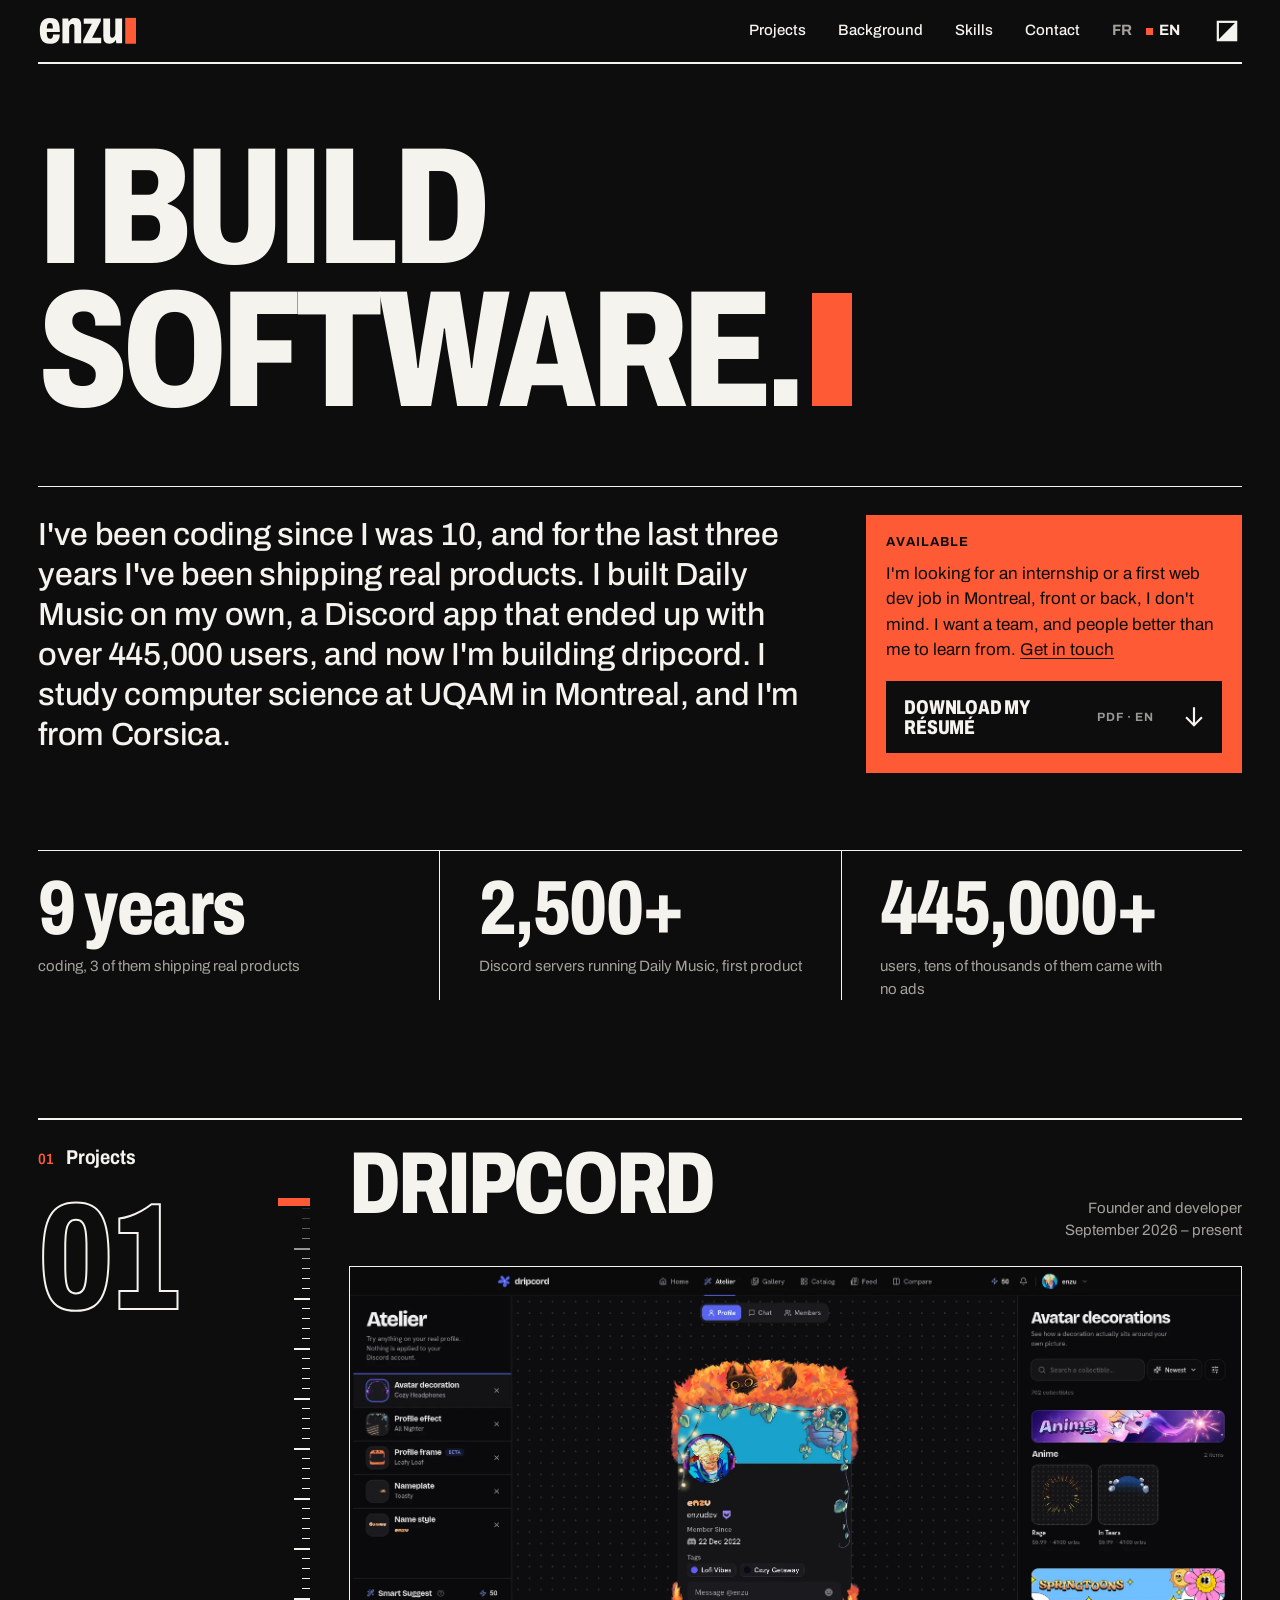
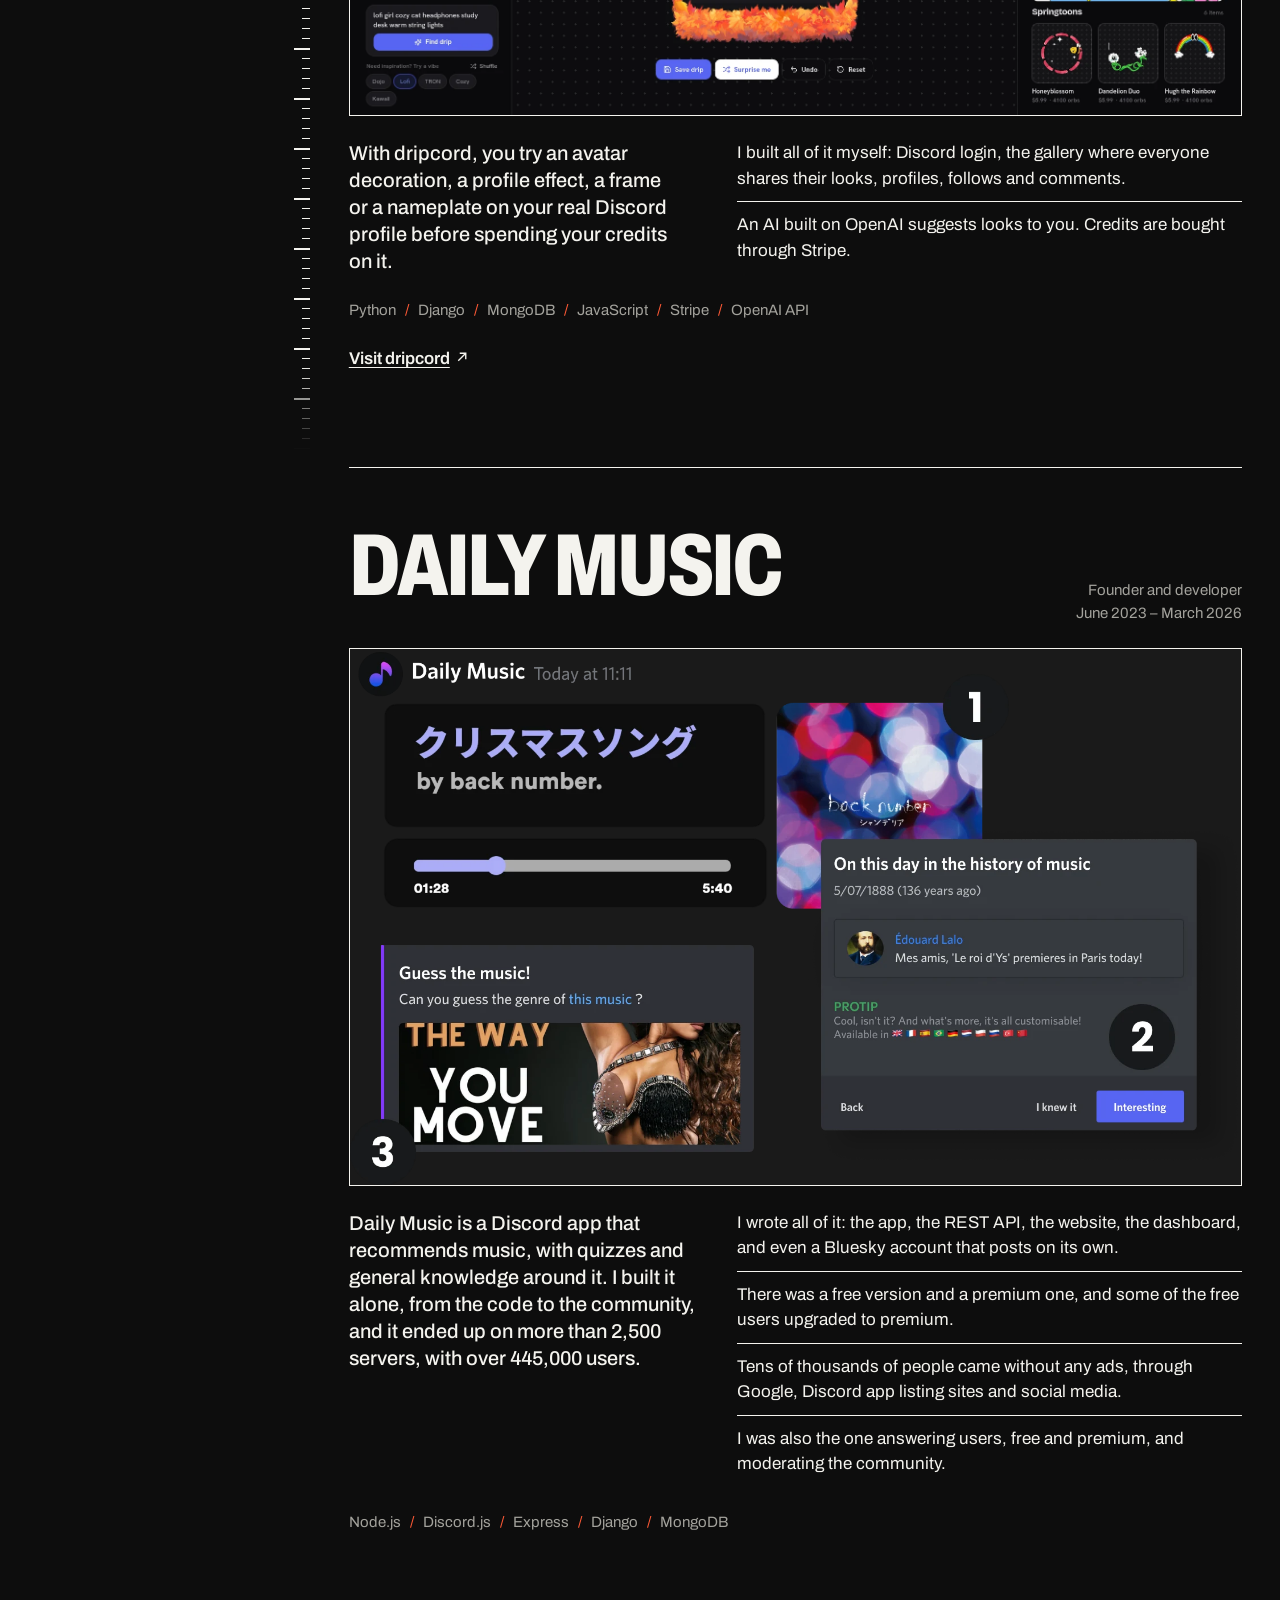
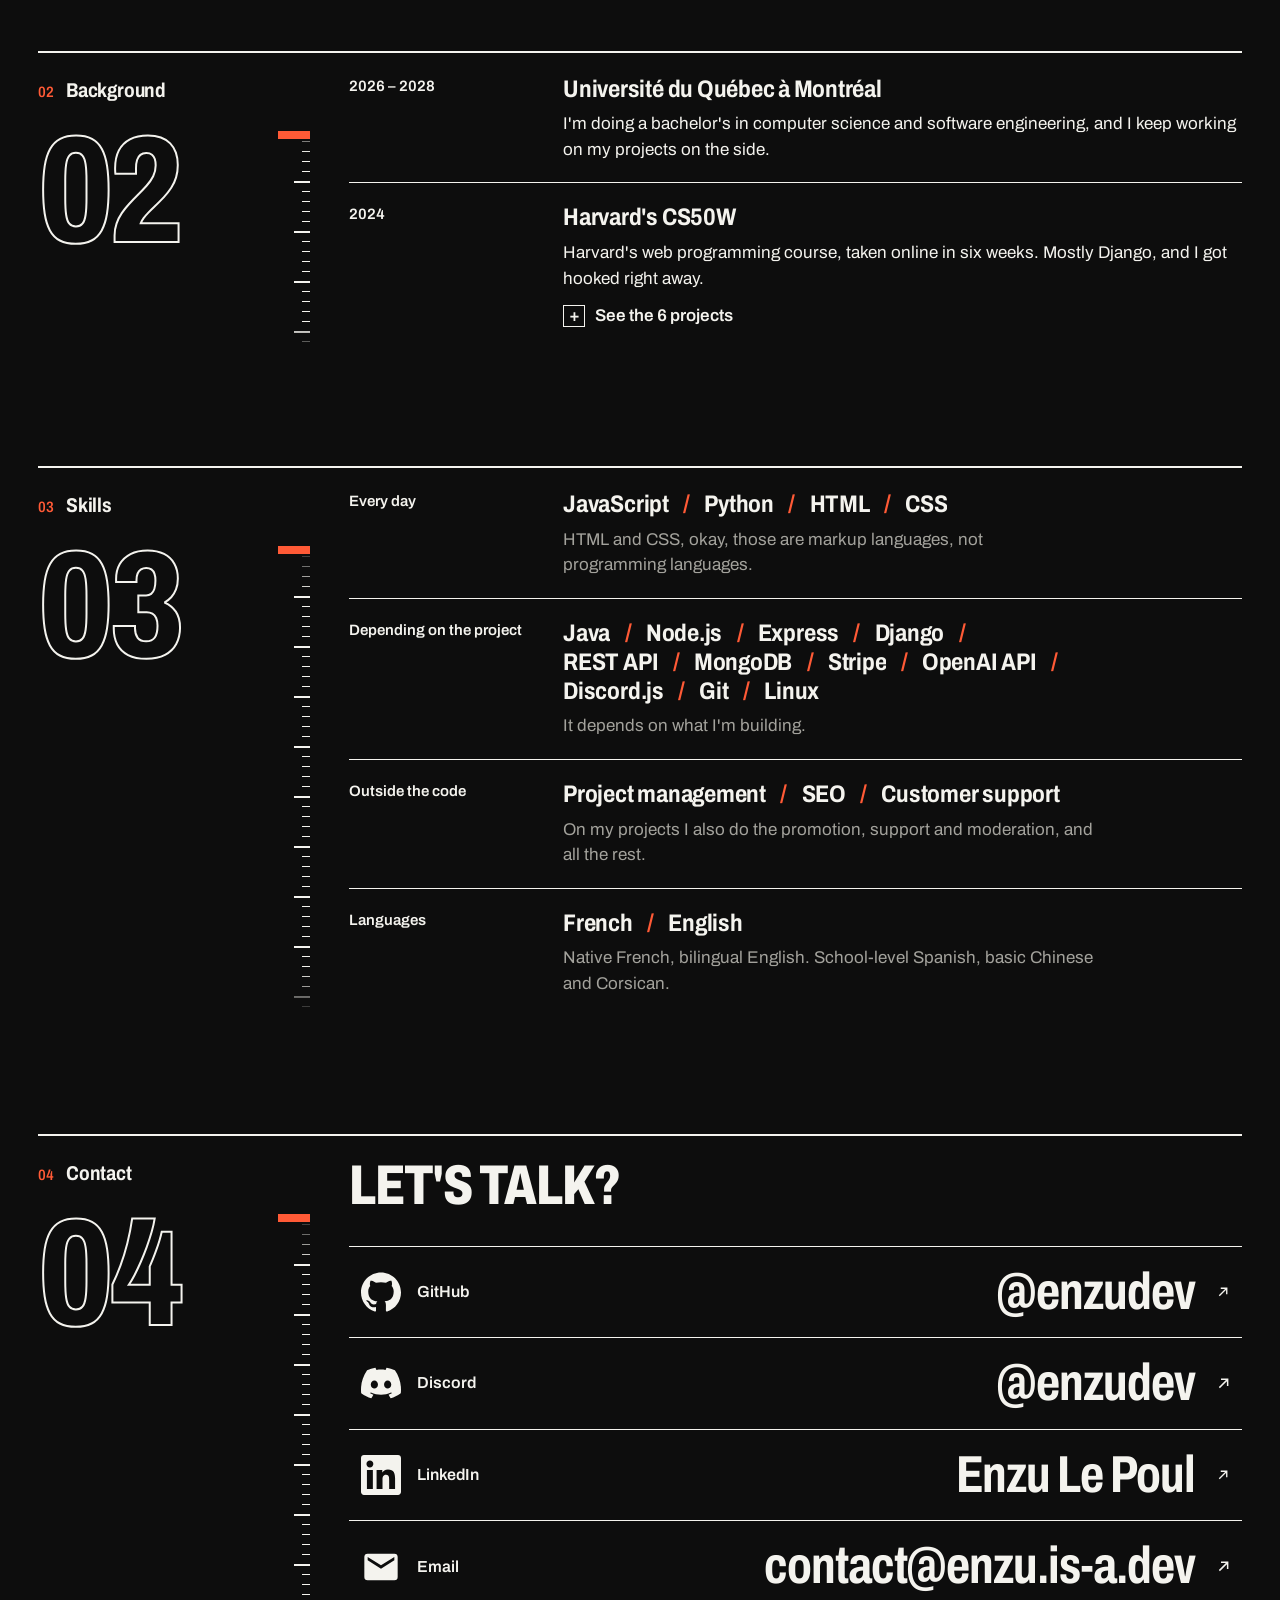
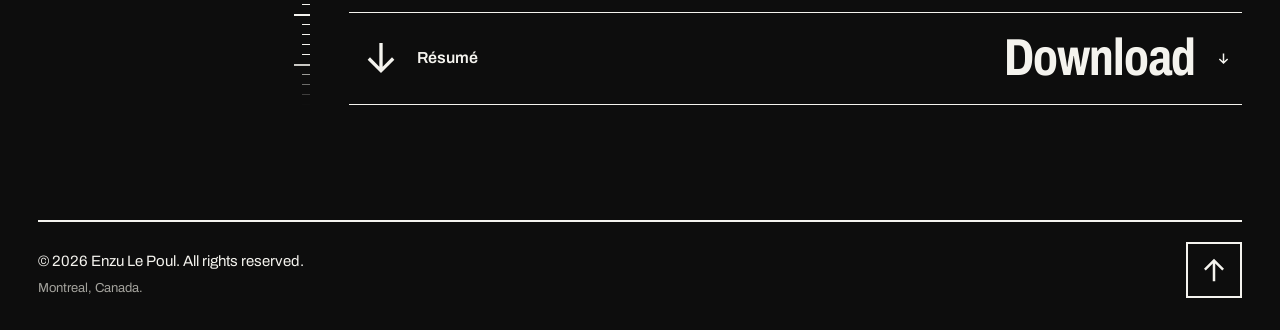
==== commit 78e5ef13: "Fix typo" ====
--- a/index.html
+++ b/index.html
@@ -199,10 +199,10 @@
       <div class="section-body">
         <p class="contact-intro">Let's talk?</p>
         <ul class="contact-list">
-          <li><a class="contact-link" href="https://github.com/enzudev"><svg viewBox="0 0 24 24" aria-hidden="true" focusable="false"><path d="M12 .297c-6.63 0-12 5.373-12 12 0 5.303 3.438 9.8 8.205 11.385.6.113.82-.258.82-.577 0-.285-.01-1.04-.015-2.04-3.338.724-4.042-1.61-4.042-1.61C4.422 18.07 3.633 17.7 3.633 17.7c-1.087-.744.084-.729.084-.729 1.205.084 1.838 1.236 1.838 1.236 1.07 1.835 2.809 1.305 3.495.998.108-.776.417-1.305.76-1.605-2.665-.3-5.466-1.332-5.466-5.93 0-1.31.465-2.38 1.235-3.22-.135-.303-.54-1.523.105-3.176 0 0 1.005-.322 3.3 1.23.96-.267 1.98-.399 3-.405 1.02.006 2.04.138 3 .405 2.28-1.552 3.285-1.23 3.285-1.23.645 1.653.24 2.873.12 3.176.765.84 1.23 1.91 1.23 3.22 0 4.61-2.805 5.625-5.475 5.92.42.36.81 1.096.81 2.22 0 1.606-.015 2.896-.015 3.286 0 .315.21.69.825.57C20.565 22.092 24 17.592 24 12.297c0-6.627-5.373-12-12-12"/></svg><span class="contact-label">GitHub</span><strong>@enzudev</strong><span class="marquee" aria-hidden="true"><span class="marquee-track"><span class="marquee-group"><span>@enzudev</span><svg viewBox="0 0 24 24" aria-hidden="true" focusable="false"><path d="M12 .297c-6.63 0-12 5.373-12 12 0 5.303 3.438 9.8 8.205 11.385.6.113.82-.258.82-.577 0-.285-.01-1.04-.015-2.04-3.338.724-4.042-1.61-4.042-1.61C4.422 18.07 3.633 17.7 3.633 17.7c-1.087-.744.084-.729.084-.729 1.205.084 1.838 1.236 1.838 1.236 1.07 1.835 2.809 1.305 3.495.998.108-.776.417-1.305.76-1.605-2.665-.3-5.466-1.332-5.466-5.93 0-1.31.465-2.38 1.235-3.22-.135-.303-.54-1.523.105-3.176 0 0 1.005-.322 3.3 1.23.96-.267 1.98-.399 3-.405 1.02.006 2.04.138 3 .405 2.28-1.552 3.285-1.23 3.285-1.23.645 1.653.24 2.873.12 3.176.765.84 1.23 1.91 1.23 3.22 0 4.61-2.805 5.625-5.475 5.92.42.36.81 1.096.81 2.22 0 1.606-.015 2.896-.015 3.286 0 .315.21.69.825.57C20.565 22.092 24 17.592 24 12.297c0-6.627-5.373-12-12-12"/></svg><span>@enzudev</span><svg viewBox="0 0 24 24" aria-hidden="true" focusable="false"><path d="M12 .297c-6.63 0-12 5.373-12 12 0 5.303 3.438 9.8 8.205 11.385.6.113.82-.258.82-.577 0-.285-.01-1.04-.015-2.04-3.338.724-4.042-1.61-4.042-1.61C4.422 18.07 3.633 17.7 3.633 17.7c-1.087-.744.084-.729.084-.729 1.205.084 1.838 1.236 1.838 1.236 1.07 1.835 2.809 1.305 3.495.998.108-.776.417-1.305.76-1.605-2.665-.3-5.466-1.332-5.466-5.93 0-1.31.465-2.38 1.235-3.22-.135-.303-.54-1.523.105-3.176 0 0 1.005-.322 3.3 1.23.96-.267 1.98-.399 3-.405 1.02.006 2.04.138 3 .405 2.28-1.552 3.285-1.23 3.285-1.23.645 1.653.24 2.873.12 3.176.765.84 1.23 1.91 1.23 3.22 0 4.61-2.805 5.625-5.475 5.92.42.36.81 1.096.81 2.22 0 1.606-.015 2.896-.015 3.286 0 .315.21.69.825.57C20.565 22.092 24 17.592 24 12.297c0-6.627-5.373-12-12-12"/></svg><span>@enzudev</span><svg viewBox="0 0 24 24" aria-hidden="true" focusable="false"><path d="M12 .297c-6.63 0-12 5.373-12 12 0 5.303 3.438 9.8 8.205 11.385.6.113.82-.258.82-.577 0-.285-.01-1.04-.015-2.04-3.338.724-4.042-1.61-4.042-1.61C4.422 18.07 3.633 17.7 3.633 17.7c-1.087-.744.084-.729.084-.729 1.205.084 1.838 1.236 1.838 1.236 1.07 1.835 2.809 1.305 3.495.998.108-.776.417-1.305.76-1.605-2.665-.3-5.466-1.332-5.466-5.93 0-1.31.465-2.38 1.235-3.22-.135-.303-.54-1.523.105-3.176 0 0 1.005-.322 3.3 1.23.96-.267 1.98-.399 3-.405 1.02.006 2.04.138 3 .405 2.28-1.552 3.285-1.23 3.285-1.23.645 1.653.24 2.873.12 3.176.765.84 1.23 1.91 1.23 3.22 0 4.61-2.805 5.625-5.475 5.92.42.36.81 1.096.81 2.22 0 1.606-.015 2.896-.015 3.286 0 .315.21.69.825.57C20.565 22.092 24 17.592 24 12.297c0-6.627-5.373-12-12-12"/></svg><span>@enzudev</span><svg viewBox="0 0 24 24" aria-hidden="true" focusable="false"><path d="M12 .297c-6.63 0-12 5.373-12 12 0 5.303 3.438 9.8 8.205 11.385.6.113.82-.258.82-.577 0-.285-.01-1.04-.015-2.04-3.338.724-4.042-1.61-4.042-1.61C4.422 18.07 3.633 17.7 3.633 17.7c-1.087-.744.084-.729.084-.729 1.205.084 1.838 1.236 1.838 1.236 1.07 1.835 2.809 1.305 3.495.998.108-.776.417-1.305.76-1.605-2.665-.3-5.466-1.332-5.466-5.93 0-1.31.465-2.38 1.235-3.22-.135-.303-.54-1.523.105-3.176 0 0 1.005-.322 3.3 1.23.96-.267 1.98-.399 3-.405 1.02.006 2.04.138 3 .405 2.28-1.552 3.285-1.23 3.285-1.23.645 1.653.24 2.873.12 3.176.765.84 1.23 1.91 1.23 3.22 0 4.61-2.805 5.625-5.475 5.92.42.36.81 1.096.81 2.22 0 1.606-.015 2.896-.015 3.286 0 .315.21.69.825.57C20.565 22.092 24 17.592 24 12.297c0-6.627-5.373-12-12-12"/></svg></span><span class="marquee-group"><span>@enzudev</span><svg viewBox="0 0 24 24" aria-hidden="true" focusable="false"><path d="M12 .297c-6.63 0-12 5.373-12 12 0 5.303 3.438 9.8 8.205 11.385.6.113.82-.258.82-.577 0-.285-.01-1.04-.015-2.04-3.338.724-4.042-1.61-4.042-1.61C4.422 18.07 3.633 17.7 3.633 17.7c-1.087-.744.084-.729.084-.729 1.205.084 1.838 1.236 1.838 1.236 1.07 1.835 2.809 1.305 3.495.998.108-.776.417-1.305.76-1.605-2.665-.3-5.466-1.332-5.466-5.93 0-1.31.465-2.38 1.235-3.22-.135-.303-.54-1.523.105-3.176 0 0 1.005-.322 3.3 1.23.96-.267 1.98-.399 3-.405 1.02.006 2.04.138 3 .405 2.28-1.552 3.285-1.23 3.285-1.23.645 1.653.24 2.873.12 3.176.765.84 1.23 1.91 1.23 3.22 0 4.61-2.805 5.625-5.475 5.92.42.36.81 1.096.81 2.22 0 1.606-.015 2.896-.015 3.286 0 .315.21.69.825.57C20.565 22.092 24 17.592 24 12.297c0-6.627-5.373-12-12-12"/></svg><span>@enzudev</span><svg viewBox="0 0 24 24" aria-hidden="true" focusable="false"><path d="M12 .297c-6.63 0-12 5.373-12 12 0 5.303 3.438 9.8 8.205 11.385.6.113.82-.258.82-.577 0-.285-.01-1.04-.015-2.04-3.338.724-4.042-1.61-4.042-1.61C4.422 18.07 3.633 17.7 3.633 17.7c-1.087-.744.084-.729.084-.729 1.205.084 1.838 1.236 1.838 1.236 1.07 1.835 2.809 1.305 3.495.998.108-.776.417-1.305.76-1.605-2.665-.3-5.466-1.332-5.466-5.93 0-1.31.465-2.38 1.235-3.22-.135-.303-.54-1.523.105-3.176 0 0 1.005-.322 3.3 1.23.96-.267 1.98-.399 3-.405 1.02.006 2.04.138 3 .405 2.28-1.552 3.285-1.23 3.285-1.23.645 1.653.24 2.873.12 3.176.765.84 1.23 1.91 1.23 3.22 0 4.61-2.805 5.625-5.475 5.92.42.36.81 1.096.81 2.22 0 1.606-.015 2.896-.015 3.286 0 .315.21.69.825.57C20.565 22.092 24 17.592 24 12.297c0-6.627-5.373-12-12-12"/></svg><span>@enzudev</span><svg viewBox="0 0 24 24" aria-hidden="true" focusable="false"><path d="M12 .297c-6.63 0-12 5.373-12 12 0 5.303 3.438 9.8 8.205 11.385.6.113.82-.258.82-.577 0-.285-.01-1.04-.015-2.04-3.338.724-4.042-1.61-4.042-1.61C4.422 18.07 3.633 17.7 3.633 17.7c-1.087-.744.084-.729.084-.729 1.205.084 1.838 1.236 1.838 1.236 1.07 1.835 2.809 1.305 3.495.998.108-.776.417-1.305.76-1.605-2.665-.3-5.466-1.332-5.466-5.93 0-1.31.465-2.38 1.235-3.22-.135-.303-.54-1.523.105-3.176 0 0 1.005-.322 3.3 1.23.96-.267 1.98-.399 3-.405 1.02.006 2.04.138 3 .405 2.28-1.552 3.285-1.23 3.285-1.23.645 1.653.24 2.873.12 3.176.765.84 1.23 1.91 1.23 3.22 0 4.61-2.805 5.625-5.475 5.92.42.36.81 1.096.81 2.22 0 1.606-.015 2.896-.015 3.286 0 .315.21.69.825.57C20.565 22.092 24 17.592 24 12.297c0-6.627-5.373-12-12-12"/></svg><span>@enzudev</span><svg viewBox="0 0 24 24" aria-hidden="true" focusable="false"><path d="M12 .297c-6.63 0-12 5.373-12 12 0 5.303 3.438 9.8 8.205 11.385.6.113.82-.258.82-.577 0-.285-.01-1.04-.015-2.04-3.338.724-4.042-1.61-4.042-1.61C4.422 18.07 3.633 17.7 3.633 17.7c-1.087-.744.084-.729.084-.729 1.205.084 1.838 1.236 1.838 1.236 1.07 1.835 2.809 1.305 3.495.998.108-.776.417-1.305.76-1.605-2.665-.3-5.466-1.332-5.466-5.93 0-1.31.465-2.38 1.235-3.22-.135-.303-.54-1.523.105-3.176 0 0 1.005-.322 3.3 1.23.96-.267 1.98-.399 3-.405 1.02.006 2.04.138 3 .405 2.28-1.552 3.285-1.23 3.285-1.23.645 1.653.24 2.873.12 3.176.765.84 1.23 1.91 1.23 3.22 0 4.61-2.805 5.625-5.475 5.92.42.36.81 1.096.81 2.22 0 1.606-.015 2.896-.015 3.286 0 .315.21.69.825.57C20.565 22.092 24 17.592 24 12.297c0-6.627-5.373-12-12-12"/></svg></span></span></span></a></li>
-          <li><a class="contact-link" href="https://discord.com/users/1402418491272986635"><svg viewBox="0 0 24 24" aria-hidden="true" focusable="false"><path d="M20.317 4.3698a19.7913 19.7913 0 00-4.8851-1.5152.0741.0741 0 00-.0785.0371c-.211.3753-.4447.8648-.6083 1.2495-1.8447-.2762-3.68-.2762-5.4868 0-.1636-.3933-.4058-.8742-.6177-1.2495a.077.077 0 00-.0785-.037 19.7363 19.7363 0 00-4.8852 1.515.0699.0699 0 00-.0321.0277C.5334 9.0458-.319 13.5799.0992 18.0578a.0824.0824 0 00.0312.0561c2.0528 1.5076 4.0413 2.4228 5.9929 3.0294a.0777.0777 0 00.0842-.0276c.4616-.6304.8731-1.2952 1.226-1.9942a.076.076 0 00-.0416-.1057c-.6528-.2476-1.2743-.5495-1.8722-.8923a.077.077 0 01-.0076-.1277c.1258-.0943.2517-.1923.3718-.2914a.0743.0743 0 01.0776-.0105c3.9278 1.7933 8.18 1.7933 12.0614 0a.0739.0739 0 01.0785.0095c.1202.099.246.1981.3728.2924a.077.077 0 01-.0066.1276 12.2986 12.2986 0 01-1.873.8914.0766.0766 0 00-.0407.1067c.3604.698.7719 1.3628 1.225 1.9932a.076.076 0 00.0842.0286c1.961-.6067 3.9495-1.5219 6.0023-3.0294a.077.077 0 00.0313-.0552c.5004-5.177-.8382-9.6739-3.5485-13.6604a.061.061 0 00-.0312-.0286zM8.02 15.3312c-1.1825 0-2.1569-1.0857-2.1569-2.419 0-1.3332.9555-2.4189 2.157-2.4189 1.2108 0 2.1757 1.0952 2.1568 2.419 0 1.3332-.9555 2.4189-2.1569 2.4189zm7.9748 0c-1.1825 0-2.1569-1.0857-2.1569-2.419 0-1.3332.9554-2.4189 2.1569-2.4189 1.2108 0 2.1757 1.0952 2.1568 2.419 0 1.3332-.946 2.4189-2.1568 2.4189Z"/></svg><span class="contact-label">Discord</span><strong>@enzudev</strong><span class="marquee" aria-hidden="true"><span class="marquee-track"><span class="marquee-group"><span>@enzudev</span><svg viewBox="0 0 24 24" aria-hidden="true" focusable="false"><path d="M20.317 4.3698a19.7913 19.7913 0 00-4.8851-1.5152.0741.0741 0 00-.0785.0371c-.211.3753-.4447.8648-.6083 1.2495-1.8447-.2762-3.68-.2762-5.4868 0-.1636-.3933-.4058-.8742-.6177-1.2495a.077.077 0 00-.0785-.037 19.7363 19.7363 0 00-4.8852 1.515.0699.0699 0 00-.0321.0277C.5334 9.0458-.319 13.5799.0992 18.0578a.0824.0824 0 00.0312.0561c2.0528 1.5076 4.0413 2.4228 5.9929 3.0294a.0777.0777 0 00.0842-.0276c.4616-.6304.8731-1.2952 1.226-1.9942a.076.076 0 00-.0416-.1057c-.6528-.2476-1.2743-.5495-1.8722-.8923a.077.077 0 01-.0076-.1277c.1258-.0943.2517-.1923.3718-.2914a.0743.0743 0 01.0776-.0105c3.9278 1.7933 8.18 1.7933 12.0614 0a.0739.0739 0 01.0785.0095c.1202.099.246.1981.3728.2924a.077.077 0 01-.0066.1276 12.2986 12.2986 0 01-1.873.8914.0766.0766 0 00-.0407.1067c.3604.698.7719 1.3628 1.225 1.9932a.076.076 0 00.0842.0286c1.961-.6067 3.9495-1.5219 6.0023-3.0294a.077.077 0 00.0313-.0552c.5004-5.177-.8382-9.6739-3.5485-13.6604a.061.061 0 00-.0312-.0286zM8.02 15.3312c-1.1825 0-2.1569-1.0857-2.1569-2.419 0-1.3332.9555-2.4189 2.157-2.4189 1.2108 0 2.1757 1.0952 2.1568 2.419 0 1.3332-.9555 2.4189-2.1569 2.4189zm7.9748 0c-1.1825 0-2.1569-1.0857-2.1569-2.419 0-1.3332.9554-2.4189 2.1569-2.4189 1.2108 0 2.1757 1.0952 2.1568 2.419 0 1.3332-.946 2.4189-2.1568 2.4189Z"/></svg><span>@enzudev</span><svg viewBox="0 0 24 24" aria-hidden="true" focusable="false"><path d="M20.317 4.3698a19.7913 19.7913 0 00-4.8851-1.5152.0741.0741 0 00-.0785.0371c-.211.3753-.4447.8648-.6083 1.2495-1.8447-.2762-3.68-.2762-5.4868 0-.1636-.3933-.4058-.8742-.6177-1.2495a.077.077 0 00-.0785-.037 19.7363 19.7363 0 00-4.8852 1.515.0699.0699 0 00-.0321.0277C.5334 9.0458-.319 13.5799.0992 18.0578a.0824.0824 0 00.0312.0561c2.0528 1.5076 4.0413 2.4228 5.9929 3.0294a.0777.0777 0 00.0842-.0276c.4616-.6304.8731-1.2952 1.226-1.9942a.076.076 0 00-.0416-.1057c-.6528-.2476-1.2743-.5495-1.8722-.8923a.077.077 0 01-.0076-.1277c.1258-.0943.2517-.1923.3718-.2914a.0743.0743 0 01.0776-.0105c3.9278 1.7933 8.18 1.7933 12.0614 0a.0739.0739 0 01.0785.0095c.1202.099.246.1981.3728.2924a.077.077 0 01-.0066.1276 12.2986 12.2986 0 01-1.873.8914.0766.0766 0 00-.0407.1067c.3604.698.7719 1.3628 1.225 1.9932a.076.076 0 00.0842.0286c1.961-.6067 3.9495-1.5219 6.0023-3.0294a.077.077 0 00.0313-.0552c.5004-5.177-.8382-9.6739-3.5485-13.6604a.061.061 0 00-.0312-.0286zM8.02 15.3312c-1.1825 0-2.1569-1.0857-2.1569-2.419 0-1.3332.9555-2.4189 2.157-2.4189 1.2108 0 2.1757 1.0952 2.1568 2.419 0 1.3332-.9555 2.4189-2.1569 2.4189zm7.9748 0c-1.1825 0-2.1569-1.0857-2.1569-2.419 0-1.3332.9554-2.4189 2.1569-2.4189 1.2108 0 2.1757 1.0952 2.1568 2.419 0 1.3332-.946 2.4189-2.1568 2.4189Z"/></svg><span>@enzudev</span><svg viewBox="0 0 24 24" aria-hidden="true" focusable="false"><path d="M20.317 4.3698a19.7913 19.7913 0 00-4.8851-1.5152.0741.0741 0 00-.0785.0371c-.211.3753-.4447.8648-.6083 1.2495-1.8447-.2762-3.68-.2762-5.4868 0-.1636-.3933-.4058-.8742-.6177-1.2495a.077.077 0 00-.0785-.037 19.7363 19.7363 0 00-4.8852 1.515.0699.0699 0 00-.0321.0277C.5334 9.0458-.319 13.5799.0992 18.0578a.0824.0824 0 00.0312.0561c2.0528 1.5076 4.0413 2.4228 5.9929 3.0294a.0777.0777 0 00.0842-.0276c.4616-.6304.8731-1.2952 1.226-1.9942a.076.076 0 00-.0416-.1057c-.6528-.2476-1.2743-.5495-1.8722-.8923a.077.077 0 01-.0076-.1277c.1258-.0943.2517-.1923.3718-.2914a.0743.0743 0 01.0776-.0105c3.9278 1.7933 8.18 1.7933 12.0614 0a.0739.0739 0 01.0785.0095c.1202.099.246.1981.3728.2924a.077.077 0 01-.0066.1276 12.2986 12.2986 0 01-1.873.8914.0766.0766 0 00-.0407.1067c.3604.698.7719 1.3628 1.225 1.9932a.076.076 0 00.0842.0286c1.961-.6067 3.9495-1.5219 6.0023-3.0294a.077.077 0 00.0313-.0552c.5004-5.177-.8382-9.6739-3.5485-13.6604a.061.061 0 00-.0312-.0286zM8.02 15.3312c-1.1825 0-2.1569-1.0857-2.1569-2.419 0-1.3332.9555-2.4189 2.157-2.4189 1.2108 0 2.1757 1.0952 2.1568 2.419 0 1.3332-.9555 2.4189-2.1569 2.4189zm7.9748 0c-1.1825 0-2.1569-1.0857-2.1569-2.419 0-1.3332.9554-2.4189 2.1569-2.4189 1.2108 0 2.1757 1.0952 2.1568 2.419 0 1.3332-.946 2.4189-2.1568 2.4189Z"/></svg><span>@enzudev</span><svg viewBox="0 0 24 24" aria-hidden="true" focusable="false"><path d="M20.317 4.3698a19.7913 19.7913 0 00-4.8851-1.5152.0741.0741 0 00-.0785.0371c-.211.3753-.4447.8648-.6083 1.2495-1.8447-.2762-3.68-.2762-5.4868 0-.1636-.3933-.4058-.8742-.6177-1.2495a.077.077 0 00-.0785-.037 19.7363 19.7363 0 00-4.8852 1.515.0699.0699 0 00-.0321.0277C.5334 9.0458-.319 13.5799.0992 18.0578a.0824.0824 0 00.0312.0561c2.0528 1.5076 4.0413 2.4228 5.9929 3.0294a.0777.0777 0 00.0842-.0276c.4616-.6304.8731-1.2952 1.226-1.9942a.076.076 0 00-.0416-.1057c-.6528-.2476-1.2743-.5495-1.8722-.8923a.077.077 0 01-.0076-.1277c.1258-.0943.2517-.1923.3718-.2914a.0743.0743 0 01.0776-.0105c3.9278 1.7933 8.18 1.7933 12.0614 0a.0739.0739 0 01.0785.0095c.1202.099.246.1981.3728.2924a.077.077 0 01-.0066.1276 12.2986 12.2986 0 01-1.873.8914.0766.0766 0 00-.0407.1067c.3604.698.7719 1.3628 1.225 1.9932a.076.076 0 00.0842.0286c1.961-.6067 3.9495-1.5219 6.0023-3.0294a.077.077 0 00.0313-.0552c.5004-5.177-.8382-9.6739-3.5485-13.6604a.061.061 0 00-.0312-.0286zM8.02 15.3312c-1.1825 0-2.1569-1.0857-2.1569-2.419 0-1.3332.9555-2.4189 2.157-2.4189 1.2108 0 2.1757 1.0952 2.1568 2.419 0 1.3332-.9555 2.4189-2.1569 2.4189zm7.9748 0c-1.1825 0-2.1569-1.0857-2.1569-2.419 0-1.3332.9554-2.4189 2.1569-2.4189 1.2108 0 2.1757 1.0952 2.1568 2.419 0 1.3332-.946 2.4189-2.1568 2.4189Z"/></svg></span><span class="marquee-group"><span>@enzudev</span><svg viewBox="0 0 24 24" aria-hidden="true" focusable="false"><path d="M20.317 4.3698a19.7913 19.7913 0 00-4.8851-1.5152.0741.0741 0 00-.0785.0371c-.211.3753-.4447.8648-.6083 1.2495-1.8447-.2762-3.68-.2762-5.4868 0-.1636-.3933-.4058-.8742-.6177-1.2495a.077.077 0 00-.0785-.037 19.7363 19.7363 0 00-4.8852 1.515.0699.0699 0 00-.0321.0277C.5334 9.0458-.319 13.5799.0992 18.0578a.0824.0824 0 00.0312.0561c2.0528 1.5076 4.0413 2.4228 5.9929 3.0294a.0777.0777 0 00.0842-.0276c.4616-.6304.8731-1.2952 1.226-1.9942a.076.076 0 00-.0416-.1057c-.6528-.2476-1.2743-.5495-1.8722-.8923a.077.077 0 01-.0076-.1277c.1258-.0943.2517-.1923.3718-.2914a.0743.0743 0 01.0776-.0105c3.9278 1.7933 8.18 1.7933 12.0614 0a.0739.0739 0 01.0785.0095c.1202.099.246.1981.3728.2924a.077.077 0 01-.0066.1276 12.2986 12.2986 0 01-1.873.8914.0766.0766 0 00-.0407.1067c.3604.698.7719 1.3628 1.225 1.9932a.076.076 0 00.0842.0286c1.961-.6067 3.9495-1.5219 6.0023-3.0294a.077.077 0 00.0313-.0552c.5004-5.177-.8382-9.6739-3.5485-13.6604a.061.061 0 00-.0312-.0286zM8.02 15.3312c-1.1825 0-2.1569-1.0857-2.1569-2.419 0-1.3332.9555-2.4189 2.157-2.4189 1.2108 0 2.1757 1.0952 2.1568 2.419 0 1.3332-.9555 2.4189-2.1569 2.4189zm7.9748 0c-1.1825 0-2.1569-1.0857-2.1569-2.419 0-1.3332.9554-2.4189 2.1569-2.4189 1.2108 0 2.1757 1.0952 2.1568 2.419 0 1.3332-.946 2.4189-2.1568 2.4189Z"/></svg><span>@enzudev</span><svg viewBox="0 0 24 24" aria-hidden="true" focusable="false"><path d="M20.317 4.3698a19.7913 19.7913 0 00-4.8851-1.5152.0741.0741 0 00-.0785.0371c-.211.3753-.4447.8648-.6083 1.2495-1.8447-.2762-3.68-.2762-5.4868 0-.1636-.3933-.4058-.8742-.6177-1.2495a.077.077 0 00-.0785-.037 19.7363 19.7363 0 00-4.8852 1.515.0699.0699 0 00-.0321.0277C.5334 9.0458-.319 13.5799.0992 18.0578a.0824.0824 0 00.0312.0561c2.0528 1.5076 4.0413 2.4228 5.9929 3.0294a.0777.0777 0 00.0842-.0276c.4616-.6304.8731-1.2952 1.226-1.9942a.076.076 0 00-.0416-.1057c-.6528-.2476-1.2743-.5495-1.8722-.8923a.077.077 0 01-.0076-.1277c.1258-.0943.2517-.1923.3718-.2914a.0743.0743 0 01.0776-.0105c3.9278 1.7933 8.18 1.7933 12.0614 0a.0739.0739 0 01.0785.0095c.1202.099.246.1981.3728.2924a.077.077 0 01-.0066.1276 12.2986 12.2986 0 01-1.873.8914.0766.0766 0 00-.0407.1067c.3604.698.7719 1.3628 1.225 1.9932a.076.076 0 00.0842.0286c1.961-.6067 3.9495-1.5219 6.0023-3.0294a.077.077 0 00.0313-.0552c.5004-5.177-.8382-9.6739-3.5485-13.6604a.061.061 0 00-.0312-.0286zM8.02 15.3312c-1.1825 0-2.1569-1.0857-2.1569-2.419 0-1.3332.9555-2.4189 2.157-2.4189 1.2108 0 2.1757 1.0952 2.1568 2.419 0 1.3332-.9555 2.4189-2.1569 2.4189zm7.9748 0c-1.1825 0-2.1569-1.0857-2.1569-2.419 0-1.3332.9554-2.4189 2.1569-2.4189 1.2108 0 2.1757 1.0952 2.1568 2.419 0 1.3332-.946 2.4189-2.1568 2.4189Z"/></svg><span>@enzudev</span><svg viewBox="0 0 24 24" aria-hidden="true" focusable="false"><path d="M20.317 4.3698a19.7913 19.7913 0 00-4.8851-1.5152.0741.0741 0 00-.0785.0371c-.211.3753-.4447.8648-.6083 1.2495-1.8447-.2762-3.68-.2762-5.4868 0-.1636-.3933-.4058-.8742-.6177-1.2495a.077.077 0 00-.0785-.037 19.7363 19.7363 0 00-4.8852 1.515.0699.0699 0 00-.0321.0277C.5334 9.0458-.319 13.5799.0992 18.0578a.0824.0824 0 00.0312.0561c2.0528 1.5076 4.0413 2.4228 5.9929 3.0294a.0777.0777 0 00.0842-.0276c.4616-.6304.8731-1.2952 1.226-1.9942a.076.076 0 00-.0416-.1057c-.6528-.2476-1.2743-.5495-1.8722-.8923a.077.077 0 01-.0076-.1277c.1258-.0943.2517-.1923.3718-.2914a.0743.0743 0 01.0776-.0105c3.9278 1.7933 8.18 1.7933 12.0614 0a.0739.0739 0 01.0785.0095c.1202.099.246.1981.3728.2924a.077.077 0 01-.0066.1276 12.2986 12.2986 0 01-1.873.8914.0766.0766 0 00-.0407.1067c.3604.698.7719 1.3628 1.225 1.9932a.076.076 0 00.0842.0286c1.961-.6067 3.9495-1.5219 6.0023-3.0294a.077.077 0 00.0313-.0552c.5004-5.177-.8382-9.6739-3.5485-13.6604a.061.061 0 00-.0312-.0286zM8.02 15.3312c-1.1825 0-2.1569-1.0857-2.1569-2.419 0-1.3332.9555-2.4189 2.157-2.4189 1.2108 0 2.1757 1.0952 2.1568 2.419 0 1.3332-.9555 2.4189-2.1569 2.4189zm7.9748 0c-1.1825 0-2.1569-1.0857-2.1569-2.419 0-1.3332.9554-2.4189 2.1569-2.4189 1.2108 0 2.1757 1.0952 2.1568 2.419 0 1.3332-.946 2.4189-2.1568 2.4189Z"/></svg><span>@enzudev</span><svg viewBox="0 0 24 24" aria-hidden="true" focusable="false"><path d="M20.317 4.3698a19.7913 19.7913 0 00-4.8851-1.5152.0741.0741 0 00-.0785.0371c-.211.3753-.4447.8648-.6083 1.2495-1.8447-.2762-3.68-.2762-5.4868 0-.1636-.3933-.4058-.8742-.6177-1.2495a.077.077 0 00-.0785-.037 19.7363 19.7363 0 00-4.8852 1.515.0699.0699 0 00-.0321.0277C.5334 9.0458-.319 13.5799.0992 18.0578a.0824.0824 0 00.0312.0561c2.0528 1.5076 4.0413 2.4228 5.9929 3.0294a.0777.0777 0 00.0842-.0276c.4616-.6304.8731-1.2952 1.226-1.9942a.076.076 0 00-.0416-.1057c-.6528-.2476-1.2743-.5495-1.8722-.8923a.077.077 0 01-.0076-.1277c.1258-.0943.2517-.1923.3718-.2914a.0743.0743 0 01.0776-.0105c3.9278 1.7933 8.18 1.7933 12.0614 0a.0739.0739 0 01.0785.0095c.1202.099.246.1981.3728.2924a.077.077 0 01-.0066.1276 12.2986 12.2986 0 01-1.873.8914.0766.0766 0 00-.0407.1067c.3604.698.7719 1.3628 1.225 1.9932a.076.076 0 00.0842.0286c1.961-.6067 3.9495-1.5219 6.0023-3.0294a.077.077 0 00.0313-.0552c.5004-5.177-.8382-9.6739-3.5485-13.6604a.061.061 0 00-.0312-.0286zM8.02 15.3312c-1.1825 0-2.1569-1.0857-2.1569-2.419 0-1.3332.9555-2.4189 2.157-2.4189 1.2108 0 2.1757 1.0952 2.1568 2.419 0 1.3332-.9555 2.4189-2.1569 2.4189zm7.9748 0c-1.1825 0-2.1569-1.0857-2.1569-2.419 0-1.3332.9554-2.4189 2.1569-2.4189 1.2108 0 2.1757 1.0952 2.1568 2.419 0 1.3332-.946 2.4189-2.1568 2.4189Z"/></svg></span></span></span></a></li>
-          <li><a class="contact-link" href="https://www.linkedin.com/in/lepoul"><svg viewBox="0 0 24 24" aria-hidden="true" focusable="false"><path d="M20.447 20.452h-3.554v-5.569c0-1.328-.027-3.037-1.852-3.037-1.853 0-2.136 1.445-2.136 2.939v5.667H9.351V9h3.414v1.561h.046c.477-.9 1.637-1.85 3.37-1.85 3.601 0 4.267 2.37 4.267 5.455v6.286zM5.337 7.433c-1.144 0-2.063-.926-2.063-2.065 0-1.138.92-2.063 2.063-2.063 1.14 0 2.064.925 2.064 2.063 0 1.139-.925 2.065-2.064 2.065zm1.782 13.019H3.555V9h3.564v11.452zM22.225 0H1.771C.792 0 0 .774 0 1.729v20.542C0 23.227.792 24 1.771 24h20.451C23.2 24 24 23.227 24 22.271V1.729C24 .774 23.2 0 22.222 0h.003z"/></svg><span class="contact-label">LinkedIn</span><strong>Enzu Le Poul</strong><span class="marquee" aria-hidden="true"><span class="marquee-track"><span class="marquee-group"><span>Enzu Le Poul</span><svg viewBox="0 0 24 24" aria-hidden="true" focusable="false"><path d="M20.447 20.452h-3.554v-5.569c0-1.328-.027-3.037-1.852-3.037-1.853 0-2.136 1.445-2.136 2.939v5.667H9.351V9h3.414v1.561h.046c.477-.9 1.637-1.85 3.37-1.85 3.601 0 4.267 2.37 4.267 5.455v6.286zM5.337 7.433c-1.144 0-2.063-.926-2.063-2.065 0-1.138.92-2.063 2.063-2.063 1.14 0 2.064.925 2.064 2.063 0 1.139-.925 2.065-2.064 2.065zm1.782 13.019H3.555V9h3.564v11.452zM22.225 0H1.771C.792 0 0 .774 0 1.729v20.542C0 23.227.792 24 1.771 24h20.451C23.2 24 24 23.227 24 22.271V1.729C24 .774 23.2 0 22.222 0h.003z"/></svg><span>Enzu Le Poul</span><svg viewBox="0 0 24 24" aria-hidden="true" focusable="false"><path d="M20.447 20.452h-3.554v-5.569c0-1.328-.027-3.037-1.852-3.037-1.853 0-2.136 1.445-2.136 2.939v5.667H9.351V9h3.414v1.561h.046c.477-.9 1.637-1.85 3.37-1.85 3.601 0 4.267 2.37 4.267 5.455v6.286zM5.337 7.433c-1.144 0-2.063-.926-2.063-2.065 0-1.138.92-2.063 2.063-2.063 1.14 0 2.064.925 2.064 2.063 0 1.139-.925 2.065-2.064 2.065zm1.782 13.019H3.555V9h3.564v11.452zM22.225 0H1.771C.792 0 0 .774 0 1.729v20.542C0 23.227.792 24 1.771 24h20.451C23.2 24 24 23.227 24 22.271V1.729C24 .774 23.2 0 22.222 0h.003z"/></svg><span>Enzu Le Poul</span><svg viewBox="0 0 24 24" aria-hidden="true" focusable="false"><path d="M20.447 20.452h-3.554v-5.569c0-1.328-.027-3.037-1.852-3.037-1.853 0-2.136 1.445-2.136 2.939v5.667H9.351V9h3.414v1.561h.046c.477-.9 1.637-1.85 3.37-1.85 3.601 0 4.267 2.37 4.267 5.455v6.286zM5.337 7.433c-1.144 0-2.063-.926-2.063-2.065 0-1.138.92-2.063 2.063-2.063 1.14 0 2.064.925 2.064 2.063 0 1.139-.925 2.065-2.064 2.065zm1.782 13.019H3.555V9h3.564v11.452zM22.225 0H1.771C.792 0 0 .774 0 1.729v20.542C0 23.227.792 24 1.771 24h20.451C23.2 24 24 23.227 24 22.271V1.729C24 .774 23.2 0 22.222 0h.003z"/></svg><span>Enzu Le Poul</span><svg viewBox="0 0 24 24" aria-hidden="true" focusable="false"><path d="M20.447 20.452h-3.554v-5.569c0-1.328-.027-3.037-1.852-3.037-1.853 0-2.136 1.445-2.136 2.939v5.667H9.351V9h3.414v1.561h.046c.477-.9 1.637-1.85 3.37-1.85 3.601 0 4.267 2.37 4.267 5.455v6.286zM5.337 7.433c-1.144 0-2.063-.926-2.063-2.065 0-1.138.92-2.063 2.063-2.063 1.14 0 2.064.925 2.064 2.063 0 1.139-.925 2.065-2.064 2.065zm1.782 13.019H3.555V9h3.564v11.452zM22.225 0H1.771C.792 0 0 .774 0 1.729v20.542C0 23.227.792 24 1.771 24h20.451C23.2 24 24 23.227 24 22.271V1.729C24 .774 23.2 0 22.222 0h.003z"/></svg></span><span class="marquee-group"><span>Enzu Le Poul</span><svg viewBox="0 0 24 24" aria-hidden="true" focusable="false"><path d="M20.447 20.452h-3.554v-5.569c0-1.328-.027-3.037-1.852-3.037-1.853 0-2.136 1.445-2.136 2.939v5.667H9.351V9h3.414v1.561h.046c.477-.9 1.637-1.85 3.37-1.85 3.601 0 4.267 2.37 4.267 5.455v6.286zM5.337 7.433c-1.144 0-2.063-.926-2.063-2.065 0-1.138.92-2.063 2.063-2.063 1.14 0 2.064.925 2.064 2.063 0 1.139-.925 2.065-2.064 2.065zm1.782 13.019H3.555V9h3.564v11.452zM22.225 0H1.771C.792 0 0 .774 0 1.729v20.542C0 23.227.792 24 1.771 24h20.451C23.2 24 24 23.227 24 22.271V1.729C24 .774 23.2 0 22.222 0h.003z"/></svg><span>Enzu Le Poul</span><svg viewBox="0 0 24 24" aria-hidden="true" focusable="false"><path d="M20.447 20.452h-3.554v-5.569c0-1.328-.027-3.037-1.852-3.037-1.853 0-2.136 1.445-2.136 2.939v5.667H9.351V9h3.414v1.561h.046c.477-.9 1.637-1.85 3.37-1.85 3.601 0 4.267 2.37 4.267 5.455v6.286zM5.337 7.433c-1.144 0-2.063-.926-2.063-2.065 0-1.138.92-2.063 2.063-2.063 1.14 0 2.064.925 2.064 2.063 0 1.139-.925 2.065-2.064 2.065zm1.782 13.019H3.555V9h3.564v11.452zM22.225 0H1.771C.792 0 0 .774 0 1.729v20.542C0 23.227.792 24 1.771 24h20.451C23.2 24 24 23.227 24 22.271V1.729C24 .774 23.2 0 22.222 0h.003z"/></svg><span>Enzu Le Poul</span><svg viewBox="0 0 24 24" aria-hidden="true" focusable="false"><path d="M20.447 20.452h-3.554v-5.569c0-1.328-.027-3.037-1.852-3.037-1.853 0-2.136 1.445-2.136 2.939v5.667H9.351V9h3.414v1.561h.046c.477-.9 1.637-1.85 3.37-1.85 3.601 0 4.267 2.37 4.267 5.455v6.286zM5.337 7.433c-1.144 0-2.063-.926-2.063-2.065 0-1.138.92-2.063 2.063-2.063 1.14 0 2.064.925 2.064 2.063 0 1.139-.925 2.065-2.064 2.065zm1.782 13.019H3.555V9h3.564v11.452zM22.225 0H1.771C.792 0 0 .774 0 1.729v20.542C0 23.227.792 24 1.771 24h20.451C23.2 24 24 23.227 24 22.271V1.729C24 .774 23.2 0 22.222 0h.003z"/></svg><span>Enzu Le Poul</span><svg viewBox="0 0 24 24" aria-hidden="true" focusable="false"><path d="M20.447 20.452h-3.554v-5.569c0-1.328-.027-3.037-1.852-3.037-1.853 0-2.136 1.445-2.136 2.939v5.667H9.351V9h3.414v1.561h.046c.477-.9 1.637-1.85 3.37-1.85 3.601 0 4.267 2.37 4.267 5.455v6.286zM5.337 7.433c-1.144 0-2.063-.926-2.063-2.065 0-1.138.92-2.063 2.063-2.063 1.14 0 2.064.925 2.064 2.063 0 1.139-.925 2.065-2.064 2.065zm1.782 13.019H3.555V9h3.564v11.452zM22.225 0H1.771C.792 0 0 .774 0 1.729v20.542C0 23.227.792 24 1.771 24h20.451C23.2 24 24 23.227 24 22.271V1.729C24 .774 23.2 0 22.222 0h.003z"/></svg></span></span></span></a></li>
-          <li><a class="contact-link" href="mailto:conact@enzu.is-a.dev"><svg viewBox="0 0 24 24" aria-hidden="true" focusable="false"><path d="M20 4H4a2 2 0 0 0-2 2v12a2 2 0 0 0 2 2h16a2 2 0 0 0 2-2V6a2 2 0 0 0-2-2zm0 4-8 5-8-5V6l8 5 8-5z"/></svg><span class="contact-label">Email</span><strong>conact@enzu.is-a.dev</strong><span class="marquee" aria-hidden="true"><span class="marquee-track"><span class="marquee-group"><span>conact@enzu.is-a.dev</span><svg viewBox="0 0 24 24" aria-hidden="true" focusable="false"><path d="M20 4H4a2 2 0 0 0-2 2v12a2 2 0 0 0 2 2h16a2 2 0 0 0 2-2V6a2 2 0 0 0-2-2zm0 4-8 5-8-5V6l8 5 8-5z"/></svg><span>conact@enzu.is-a.dev</span><svg viewBox="0 0 24 24" aria-hidden="true" focusable="false"><path d="M20 4H4a2 2 0 0 0-2 2v12a2 2 0 0 0 2 2h16a2 2 0 0 0 2-2V6a2 2 0 0 0-2-2zm0 4-8 5-8-5V6l8 5 8-5z"/></svg><span>conact@enzu.is-a.dev</span><svg viewBox="0 0 24 24" aria-hidden="true" focusable="false"><path d="M20 4H4a2 2 0 0 0-2 2v12a2 2 0 0 0 2 2h16a2 2 0 0 0 2-2V6a2 2 0 0 0-2-2zm0 4-8 5-8-5V6l8 5 8-5z"/></svg><span>conact@enzu.is-a.dev</span><svg viewBox="0 0 24 24" aria-hidden="true" focusable="false"><path d="M20 4H4a2 2 0 0 0-2 2v12a2 2 0 0 0 2 2h16a2 2 0 0 0 2-2V6a2 2 0 0 0-2-2zm0 4-8 5-8-5V6l8 5 8-5z"/></svg></span><span class="marquee-group"><span>conact@enzu.is-a.dev</span><svg viewBox="0 0 24 24" aria-hidden="true" focusable="false"><path d="M20 4H4a2 2 0 0 0-2 2v12a2 2 0 0 0 2 2h16a2 2 0 0 0 2-2V6a2 2 0 0 0-2-2zm0 4-8 5-8-5V6l8 5 8-5z"/></svg><span>conact@enzu.is-a.dev</span><svg viewBox="0 0 24 24" aria-hidden="true" focusable="false"><path d="M20 4H4a2 2 0 0 0-2 2v12a2 2 0 0 0 2 2h16a2 2 0 0 0 2-2V6a2 2 0 0 0-2-2zm0 4-8 5-8-5V6l8 5 8-5z"/></svg><span>conact@enzu.is-a.dev</span><svg viewBox="0 0 24 24" aria-hidden="true" focusable="false"><path d="M20 4H4a2 2 0 0 0-2 2v12a2 2 0 0 0 2 2h16a2 2 0 0 0 2-2V6a2 2 0 0 0-2-2zm0 4-8 5-8-5V6l8 5 8-5z"/></svg><span>conact@enzu.is-a.dev</span><svg viewBox="0 0 24 24" aria-hidden="true" focusable="false"><path d="M20 4H4a2 2 0 0 0-2 2v12a2 2 0 0 0 2 2h16a2 2 0 0 0 2-2V6a2 2 0 0 0-2-2zm0 4-8 5-8-5V6l8 5 8-5z"/></svg></span></span></span></a></li><li><a class="contact-link" href="/assets/cv/CV_EN_ENZU_LE_POUL.pdf" download="CV_EN_ENZU_LE_POUL.pdf"><svg viewBox="0 0 24 24" aria-hidden="true" focusable="false"><path d="M12 21 4 13l1.4-1.4L11 17.2V3h2v14.2l5.6-5.6L20 13z"/></svg><span class="contact-label">Résumé</span><strong>Download</strong><span class="marquee" aria-hidden="true"><span class="marquee-track"><span class="marquee-group"><span>Download</span><svg viewBox="0 0 24 24" aria-hidden="true" focusable="false"><path d="M12 21 4 13l1.4-1.4L11 17.2V3h2v14.2l5.6-5.6L20 13z"/></svg><span>Download</span><svg viewBox="0 0 24 24" aria-hidden="true" focusable="false"><path d="M12 21 4 13l1.4-1.4L11 17.2V3h2v14.2l5.6-5.6L20 13z"/></svg><span>Download</span><svg viewBox="0 0 24 24" aria-hidden="true" focusable="false"><path d="M12 21 4 13l1.4-1.4L11 17.2V3h2v14.2l5.6-5.6L20 13z"/></svg><span>Download</span><svg viewBox="0 0 24 24" aria-hidden="true" focusable="false"><path d="M12 21 4 13l1.4-1.4L11 17.2V3h2v14.2l5.6-5.6L20 13z"/></svg></span><span class="marquee-group"><span>Download</span><svg viewBox="0 0 24 24" aria-hidden="true" focusable="false"><path d="M12 21 4 13l1.4-1.4L11 17.2V3h2v14.2l5.6-5.6L20 13z"/></svg><span>Download</span><svg viewBox="0 0 24 24" aria-hidden="true" focusable="false"><path d="M12 21 4 13l1.4-1.4L11 17.2V3h2v14.2l5.6-5.6L20 13z"/></svg><span>Download</span><svg viewBox="0 0 24 24" aria-hidden="true" focusable="false"><path d="M12 21 4 13l1.4-1.4L11 17.2V3h2v14.2l5.6-5.6L20 13z"/></svg><span>Download</span><svg viewBox="0 0 24 24" aria-hidden="true" focusable="false"><path d="M12 21 4 13l1.4-1.4L11 17.2V3h2v14.2l5.6-5.6L20 13z"/></svg></span></span></span></a></li>
+          <li><a class="contact-link" href="https://github.com/enzudev" target="_blank"><svg viewBox="0 0 24 24" aria-hidden="true" focusable="false"><path d="M12 .297c-6.63 0-12 5.373-12 12 0 5.303 3.438 9.8 8.205 11.385.6.113.82-.258.82-.577 0-.285-.01-1.04-.015-2.04-3.338.724-4.042-1.61-4.042-1.61C4.422 18.07 3.633 17.7 3.633 17.7c-1.087-.744.084-.729.084-.729 1.205.084 1.838 1.236 1.838 1.236 1.07 1.835 2.809 1.305 3.495.998.108-.776.417-1.305.76-1.605-2.665-.3-5.466-1.332-5.466-5.93 0-1.31.465-2.38 1.235-3.22-.135-.303-.54-1.523.105-3.176 0 0 1.005-.322 3.3 1.23.96-.267 1.98-.399 3-.405 1.02.006 2.04.138 3 .405 2.28-1.552 3.285-1.23 3.285-1.23.645 1.653.24 2.873.12 3.176.765.84 1.23 1.91 1.23 3.22 0 4.61-2.805 5.625-5.475 5.92.42.36.81 1.096.81 2.22 0 1.606-.015 2.896-.015 3.286 0 .315.21.69.825.57C20.565 22.092 24 17.592 24 12.297c0-6.627-5.373-12-12-12"/></svg><span class="contact-label">GitHub</span><strong>@enzudev</strong><span class="marquee" aria-hidden="true"><span class="marquee-track"><span class="marquee-group"><span>@enzudev</span><svg viewBox="0 0 24 24" aria-hidden="true" focusable="false"><path d="M12 .297c-6.63 0-12 5.373-12 12 0 5.303 3.438 9.8 8.205 11.385.6.113.82-.258.82-.577 0-.285-.01-1.04-.015-2.04-3.338.724-4.042-1.61-4.042-1.61C4.422 18.07 3.633 17.7 3.633 17.7c-1.087-.744.084-.729.084-.729 1.205.084 1.838 1.236 1.838 1.236 1.07 1.835 2.809 1.305 3.495.998.108-.776.417-1.305.76-1.605-2.665-.3-5.466-1.332-5.466-5.93 0-1.31.465-2.38 1.235-3.22-.135-.303-.54-1.523.105-3.176 0 0 1.005-.322 3.3 1.23.96-.267 1.98-.399 3-.405 1.02.006 2.04.138 3 .405 2.28-1.552 3.285-1.23 3.285-1.23.645 1.653.24 2.873.12 3.176.765.84 1.23 1.91 1.23 3.22 0 4.61-2.805 5.625-5.475 5.92.42.36.81 1.096.81 2.22 0 1.606-.015 2.896-.015 3.286 0 .315.21.69.825.57C20.565 22.092 24 17.592 24 12.297c0-6.627-5.373-12-12-12"/></svg><span>@enzudev</span><svg viewBox="0 0 24 24" aria-hidden="true" focusable="false"><path d="M12 .297c-6.63 0-12 5.373-12 12 0 5.303 3.438 9.8 8.205 11.385.6.113.82-.258.82-.577 0-.285-.01-1.04-.015-2.04-3.338.724-4.042-1.61-4.042-1.61C4.422 18.07 3.633 17.7 3.633 17.7c-1.087-.744.084-.729.084-.729 1.205.084 1.838 1.236 1.838 1.236 1.07 1.835 2.809 1.305 3.495.998.108-.776.417-1.305.76-1.605-2.665-.3-5.466-1.332-5.466-5.93 0-1.31.465-2.38 1.235-3.22-.135-.303-.54-1.523.105-3.176 0 0 1.005-.322 3.3 1.23.96-.267 1.98-.399 3-.405 1.02.006 2.04.138 3 .405 2.28-1.552 3.285-1.23 3.285-1.23.645 1.653.24 2.873.12 3.176.765.84 1.23 1.91 1.23 3.22 0 4.61-2.805 5.625-5.475 5.92.42.36.81 1.096.81 2.22 0 1.606-.015 2.896-.015 3.286 0 .315.21.69.825.57C20.565 22.092 24 17.592 24 12.297c0-6.627-5.373-12-12-12"/></svg><span>@enzudev</span><svg viewBox="0 0 24 24" aria-hidden="true" focusable="false"><path d="M12 .297c-6.63 0-12 5.373-12 12 0 5.303 3.438 9.8 8.205 11.385.6.113.82-.258.82-.577 0-.285-.01-1.04-.015-2.04-3.338.724-4.042-1.61-4.042-1.61C4.422 18.07 3.633 17.7 3.633 17.7c-1.087-.744.084-.729.084-.729 1.205.084 1.838 1.236 1.838 1.236 1.07 1.835 2.809 1.305 3.495.998.108-.776.417-1.305.76-1.605-2.665-.3-5.466-1.332-5.466-5.93 0-1.31.465-2.38 1.235-3.22-.135-.303-.54-1.523.105-3.176 0 0 1.005-.322 3.3 1.23.96-.267 1.98-.399 3-.405 1.02.006 2.04.138 3 .405 2.28-1.552 3.285-1.23 3.285-1.23.645 1.653.24 2.873.12 3.176.765.84 1.23 1.91 1.23 3.22 0 4.61-2.805 5.625-5.475 5.92.42.36.81 1.096.81 2.22 0 1.606-.015 2.896-.015 3.286 0 .315.21.69.825.57C20.565 22.092 24 17.592 24 12.297c0-6.627-5.373-12-12-12"/></svg><span>@enzudev</span><svg viewBox="0 0 24 24" aria-hidden="true" focusable="false"><path d="M12 .297c-6.63 0-12 5.373-12 12 0 5.303 3.438 9.8 8.205 11.385.6.113.82-.258.82-.577 0-.285-.01-1.04-.015-2.04-3.338.724-4.042-1.61-4.042-1.61C4.422 18.07 3.633 17.7 3.633 17.7c-1.087-.744.084-.729.084-.729 1.205.084 1.838 1.236 1.838 1.236 1.07 1.835 2.809 1.305 3.495.998.108-.776.417-1.305.76-1.605-2.665-.3-5.466-1.332-5.466-5.93 0-1.31.465-2.38 1.235-3.22-.135-.303-.54-1.523.105-3.176 0 0 1.005-.322 3.3 1.23.96-.267 1.98-.399 3-.405 1.02.006 2.04.138 3 .405 2.28-1.552 3.285-1.23 3.285-1.23.645 1.653.24 2.873.12 3.176.765.84 1.23 1.91 1.23 3.22 0 4.61-2.805 5.625-5.475 5.92.42.36.81 1.096.81 2.22 0 1.606-.015 2.896-.015 3.286 0 .315.21.69.825.57C20.565 22.092 24 17.592 24 12.297c0-6.627-5.373-12-12-12"/></svg></span><span class="marquee-group"><span>@enzudev</span><svg viewBox="0 0 24 24" aria-hidden="true" focusable="false"><path d="M12 .297c-6.63 0-12 5.373-12 12 0 5.303 3.438 9.8 8.205 11.385.6.113.82-.258.82-.577 0-.285-.01-1.04-.015-2.04-3.338.724-4.042-1.61-4.042-1.61C4.422 18.07 3.633 17.7 3.633 17.7c-1.087-.744.084-.729.084-.729 1.205.084 1.838 1.236 1.838 1.236 1.07 1.835 2.809 1.305 3.495.998.108-.776.417-1.305.76-1.605-2.665-.3-5.466-1.332-5.466-5.93 0-1.31.465-2.38 1.235-3.22-.135-.303-.54-1.523.105-3.176 0 0 1.005-.322 3.3 1.23.96-.267 1.98-.399 3-.405 1.02.006 2.04.138 3 .405 2.28-1.552 3.285-1.23 3.285-1.23.645 1.653.24 2.873.12 3.176.765.84 1.23 1.91 1.23 3.22 0 4.61-2.805 5.625-5.475 5.92.42.36.81 1.096.81 2.22 0 1.606-.015 2.896-.015 3.286 0 .315.21.69.825.57C20.565 22.092 24 17.592 24 12.297c0-6.627-5.373-12-12-12"/></svg><span>@enzudev</span><svg viewBox="0 0 24 24" aria-hidden="true" focusable="false"><path d="M12 .297c-6.63 0-12 5.373-12 12 0 5.303 3.438 9.8 8.205 11.385.6.113.82-.258.82-.577 0-.285-.01-1.04-.015-2.04-3.338.724-4.042-1.61-4.042-1.61C4.422 18.07 3.633 17.7 3.633 17.7c-1.087-.744.084-.729.084-.729 1.205.084 1.838 1.236 1.838 1.236 1.07 1.835 2.809 1.305 3.495.998.108-.776.417-1.305.76-1.605-2.665-.3-5.466-1.332-5.466-5.93 0-1.31.465-2.38 1.235-3.22-.135-.303-.54-1.523.105-3.176 0 0 1.005-.322 3.3 1.23.96-.267 1.98-.399 3-.405 1.02.006 2.04.138 3 .405 2.28-1.552 3.285-1.23 3.285-1.23.645 1.653.24 2.873.12 3.176.765.84 1.23 1.91 1.23 3.22 0 4.61-2.805 5.625-5.475 5.92.42.36.81 1.096.81 2.22 0 1.606-.015 2.896-.015 3.286 0 .315.21.69.825.57C20.565 22.092 24 17.592 24 12.297c0-6.627-5.373-12-12-12"/></svg><span>@enzudev</span><svg viewBox="0 0 24 24" aria-hidden="true" focusable="false"><path d="M12 .297c-6.63 0-12 5.373-12 12 0 5.303 3.438 9.8 8.205 11.385.6.113.82-.258.82-.577 0-.285-.01-1.04-.015-2.04-3.338.724-4.042-1.61-4.042-1.61C4.422 18.07 3.633 17.7 3.633 17.7c-1.087-.744.084-.729.084-.729 1.205.084 1.838 1.236 1.838 1.236 1.07 1.835 2.809 1.305 3.495.998.108-.776.417-1.305.76-1.605-2.665-.3-5.466-1.332-5.466-5.93 0-1.31.465-2.38 1.235-3.22-.135-.303-.54-1.523.105-3.176 0 0 1.005-.322 3.3 1.23.96-.267 1.98-.399 3-.405 1.02.006 2.04.138 3 .405 2.28-1.552 3.285-1.23 3.285-1.23.645 1.653.24 2.873.12 3.176.765.84 1.23 1.91 1.23 3.22 0 4.61-2.805 5.625-5.475 5.92.42.36.81 1.096.81 2.22 0 1.606-.015 2.896-.015 3.286 0 .315.21.69.825.57C20.565 22.092 24 17.592 24 12.297c0-6.627-5.373-12-12-12"/></svg><span>@enzudev</span><svg viewBox="0 0 24 24" aria-hidden="true" focusable="false"><path d="M12 .297c-6.63 0-12 5.373-12 12 0 5.303 3.438 9.8 8.205 11.385.6.113.82-.258.82-.577 0-.285-.01-1.04-.015-2.04-3.338.724-4.042-1.61-4.042-1.61C4.422 18.07 3.633 17.7 3.633 17.7c-1.087-.744.084-.729.084-.729 1.205.084 1.838 1.236 1.838 1.236 1.07 1.835 2.809 1.305 3.495.998.108-.776.417-1.305.76-1.605-2.665-.3-5.466-1.332-5.466-5.93 0-1.31.465-2.38 1.235-3.22-.135-.303-.54-1.523.105-3.176 0 0 1.005-.322 3.3 1.23.96-.267 1.98-.399 3-.405 1.02.006 2.04.138 3 .405 2.28-1.552 3.285-1.23 3.285-1.23.645 1.653.24 2.873.12 3.176.765.84 1.23 1.91 1.23 3.22 0 4.61-2.805 5.625-5.475 5.92.42.36.81 1.096.81 2.22 0 1.606-.015 2.896-.015 3.286 0 .315.21.69.825.57C20.565 22.092 24 17.592 24 12.297c0-6.627-5.373-12-12-12"/></svg></span></span></span></a></li>
+          <li><a class="contact-link" href="https://discord.com/users/1055478076013817936" target="_blank"><svg viewBox="0 0 24 24" aria-hidden="true" focusable="false"><path d="M20.317 4.3698a19.7913 19.7913 0 00-4.8851-1.5152.0741.0741 0 00-.0785.0371c-.211.3753-.4447.8648-.6083 1.2495-1.8447-.2762-3.68-.2762-5.4868 0-.1636-.3933-.4058-.8742-.6177-1.2495a.077.077 0 00-.0785-.037 19.7363 19.7363 0 00-4.8852 1.515.0699.0699 0 00-.0321.0277C.5334 9.0458-.319 13.5799.0992 18.0578a.0824.0824 0 00.0312.0561c2.0528 1.5076 4.0413 2.4228 5.9929 3.0294a.0777.0777 0 00.0842-.0276c.4616-.6304.8731-1.2952 1.226-1.9942a.076.076 0 00-.0416-.1057c-.6528-.2476-1.2743-.5495-1.8722-.8923a.077.077 0 01-.0076-.1277c.1258-.0943.2517-.1923.3718-.2914a.0743.0743 0 01.0776-.0105c3.9278 1.7933 8.18 1.7933 12.0614 0a.0739.0739 0 01.0785.0095c.1202.099.246.1981.3728.2924a.077.077 0 01-.0066.1276 12.2986 12.2986 0 01-1.873.8914.0766.0766 0 00-.0407.1067c.3604.698.7719 1.3628 1.225 1.9932a.076.076 0 00.0842.0286c1.961-.6067 3.9495-1.5219 6.0023-3.0294a.077.077 0 00.0313-.0552c.5004-5.177-.8382-9.6739-3.5485-13.6604a.061.061 0 00-.0312-.0286zM8.02 15.3312c-1.1825 0-2.1569-1.0857-2.1569-2.419 0-1.3332.9555-2.4189 2.157-2.4189 1.2108 0 2.1757 1.0952 2.1568 2.419 0 1.3332-.9555 2.4189-2.1569 2.4189zm7.9748 0c-1.1825 0-2.1569-1.0857-2.1569-2.419 0-1.3332.9554-2.4189 2.1569-2.4189 1.2108 0 2.1757 1.0952 2.1568 2.419 0 1.3332-.946 2.4189-2.1568 2.4189Z"/></svg><span class="contact-label">Discord</span><strong>@enzudev</strong><span class="marquee" aria-hidden="true"><span class="marquee-track"><span class="marquee-group"><span>@enzudev</span><svg viewBox="0 0 24 24" aria-hidden="true" focusable="false"><path d="M20.317 4.3698a19.7913 19.7913 0 00-4.8851-1.5152.0741.0741 0 00-.0785.0371c-.211.3753-.4447.8648-.6083 1.2495-1.8447-.2762-3.68-.2762-5.4868 0-.1636-.3933-.4058-.8742-.6177-1.2495a.077.077 0 00-.0785-.037 19.7363 19.7363 0 00-4.8852 1.515.0699.0699 0 00-.0321.0277C.5334 9.0458-.319 13.5799.0992 18.0578a.0824.0824 0 00.0312.0561c2.0528 1.5076 4.0413 2.4228 5.9929 3.0294a.0777.0777 0 00.0842-.0276c.4616-.6304.8731-1.2952 1.226-1.9942a.076.076 0 00-.0416-.1057c-.6528-.2476-1.2743-.5495-1.8722-.8923a.077.077 0 01-.0076-.1277c.1258-.0943.2517-.1923.3718-.2914a.0743.0743 0 01.0776-.0105c3.9278 1.7933 8.18 1.7933 12.0614 0a.0739.0739 0 01.0785.0095c.1202.099.246.1981.3728.2924a.077.077 0 01-.0066.1276 12.2986 12.2986 0 01-1.873.8914.0766.0766 0 00-.0407.1067c.3604.698.7719 1.3628 1.225 1.9932a.076.076 0 00.0842.0286c1.961-.6067 3.9495-1.5219 6.0023-3.0294a.077.077 0 00.0313-.0552c.5004-5.177-.8382-9.6739-3.5485-13.6604a.061.061 0 00-.0312-.0286zM8.02 15.3312c-1.1825 0-2.1569-1.0857-2.1569-2.419 0-1.3332.9555-2.4189 2.157-2.4189 1.2108 0 2.1757 1.0952 2.1568 2.419 0 1.3332-.9555 2.4189-2.1569 2.4189zm7.9748 0c-1.1825 0-2.1569-1.0857-2.1569-2.419 0-1.3332.9554-2.4189 2.1569-2.4189 1.2108 0 2.1757 1.0952 2.1568 2.419 0 1.3332-.946 2.4189-2.1568 2.4189Z"/></svg><span>@enzudev</span><svg viewBox="0 0 24 24" aria-hidden="true" focusable="false"><path d="M20.317 4.3698a19.7913 19.7913 0 00-4.8851-1.5152.0741.0741 0 00-.0785.0371c-.211.3753-.4447.8648-.6083 1.2495-1.8447-.2762-3.68-.2762-5.4868 0-.1636-.3933-.4058-.8742-.6177-1.2495a.077.077 0 00-.0785-.037 19.7363 19.7363 0 00-4.8852 1.515.0699.0699 0 00-.0321.0277C.5334 9.0458-.319 13.5799.0992 18.0578a.0824.0824 0 00.0312.0561c2.0528 1.5076 4.0413 2.4228 5.9929 3.0294a.0777.0777 0 00.0842-.0276c.4616-.6304.8731-1.2952 1.226-1.9942a.076.076 0 00-.0416-.1057c-.6528-.2476-1.2743-.5495-1.8722-.8923a.077.077 0 01-.0076-.1277c.1258-.0943.2517-.1923.3718-.2914a.0743.0743 0 01.0776-.0105c3.9278 1.7933 8.18 1.7933 12.0614 0a.0739.0739 0 01.0785.0095c.1202.099.246.1981.3728.2924a.077.077 0 01-.0066.1276 12.2986 12.2986 0 01-1.873.8914.0766.0766 0 00-.0407.1067c.3604.698.7719 1.3628 1.225 1.9932a.076.076 0 00.0842.0286c1.961-.6067 3.9495-1.5219 6.0023-3.0294a.077.077 0 00.0313-.0552c.5004-5.177-.8382-9.6739-3.5485-13.6604a.061.061 0 00-.0312-.0286zM8.02 15.3312c-1.1825 0-2.1569-1.0857-2.1569-2.419 0-1.3332.9555-2.4189 2.157-2.4189 1.2108 0 2.1757 1.0952 2.1568 2.419 0 1.3332-.9555 2.4189-2.1569 2.4189zm7.9748 0c-1.1825 0-2.1569-1.0857-2.1569-2.419 0-1.3332.9554-2.4189 2.1569-2.4189 1.2108 0 2.1757 1.0952 2.1568 2.419 0 1.3332-.946 2.4189-2.1568 2.4189Z"/></svg><span>@enzudev</span><svg viewBox="0 0 24 24" aria-hidden="true" focusable="false"><path d="M20.317 4.3698a19.7913 19.7913 0 00-4.8851-1.5152.0741.0741 0 00-.0785.0371c-.211.3753-.4447.8648-.6083 1.2495-1.8447-.2762-3.68-.2762-5.4868 0-.1636-.3933-.4058-.8742-.6177-1.2495a.077.077 0 00-.0785-.037 19.7363 19.7363 0 00-4.8852 1.515.0699.0699 0 00-.0321.0277C.5334 9.0458-.319 13.5799.0992 18.0578a.0824.0824 0 00.0312.0561c2.0528 1.5076 4.0413 2.4228 5.9929 3.0294a.0777.0777 0 00.0842-.0276c.4616-.6304.8731-1.2952 1.226-1.9942a.076.076 0 00-.0416-.1057c-.6528-.2476-1.2743-.5495-1.8722-.8923a.077.077 0 01-.0076-.1277c.1258-.0943.2517-.1923.3718-.2914a.0743.0743 0 01.0776-.0105c3.9278 1.7933 8.18 1.7933 12.0614 0a.0739.0739 0 01.0785.0095c.1202.099.246.1981.3728.2924a.077.077 0 01-.0066.1276 12.2986 12.2986 0 01-1.873.8914.0766.0766 0 00-.0407.1067c.3604.698.7719 1.3628 1.225 1.9932a.076.076 0 00.0842.0286c1.961-.6067 3.9495-1.5219 6.0023-3.0294a.077.077 0 00.0313-.0552c.5004-5.177-.8382-9.6739-3.5485-13.6604a.061.061 0 00-.0312-.0286zM8.02 15.3312c-1.1825 0-2.1569-1.0857-2.1569-2.419 0-1.3332.9555-2.4189 2.157-2.4189 1.2108 0 2.1757 1.0952 2.1568 2.419 0 1.3332-.9555 2.4189-2.1569 2.4189zm7.9748 0c-1.1825 0-2.1569-1.0857-2.1569-2.419 0-1.3332.9554-2.4189 2.1569-2.4189 1.2108 0 2.1757 1.0952 2.1568 2.419 0 1.3332-.946 2.4189-2.1568 2.4189Z"/></svg><span>@enzudev</span><svg viewBox="0 0 24 24" aria-hidden="true" focusable="false"><path d="M20.317 4.3698a19.7913 19.7913 0 00-4.8851-1.5152.0741.0741 0 00-.0785.0371c-.211.3753-.4447.8648-.6083 1.2495-1.8447-.2762-3.68-.2762-5.4868 0-.1636-.3933-.4058-.8742-.6177-1.2495a.077.077 0 00-.0785-.037 19.7363 19.7363 0 00-4.8852 1.515.0699.0699 0 00-.0321.0277C.5334 9.0458-.319 13.5799.0992 18.0578a.0824.0824 0 00.0312.0561c2.0528 1.5076 4.0413 2.4228 5.9929 3.0294a.0777.0777 0 00.0842-.0276c.4616-.6304.8731-1.2952 1.226-1.9942a.076.076 0 00-.0416-.1057c-.6528-.2476-1.2743-.5495-1.8722-.8923a.077.077 0 01-.0076-.1277c.1258-.0943.2517-.1923.3718-.2914a.0743.0743 0 01.0776-.0105c3.9278 1.7933 8.18 1.7933 12.0614 0a.0739.0739 0 01.0785.0095c.1202.099.246.1981.3728.2924a.077.077 0 01-.0066.1276 12.2986 12.2986 0 01-1.873.8914.0766.0766 0 00-.0407.1067c.3604.698.7719 1.3628 1.225 1.9932a.076.076 0 00.0842.0286c1.961-.6067 3.9495-1.5219 6.0023-3.0294a.077.077 0 00.0313-.0552c.5004-5.177-.8382-9.6739-3.5485-13.6604a.061.061 0 00-.0312-.0286zM8.02 15.3312c-1.1825 0-2.1569-1.0857-2.1569-2.419 0-1.3332.9555-2.4189 2.157-2.4189 1.2108 0 2.1757 1.0952 2.1568 2.419 0 1.3332-.9555 2.4189-2.1569 2.4189zm7.9748 0c-1.1825 0-2.1569-1.0857-2.1569-2.419 0-1.3332.9554-2.4189 2.1569-2.4189 1.2108 0 2.1757 1.0952 2.1568 2.419 0 1.3332-.946 2.4189-2.1568 2.4189Z"/></svg></span><span class="marquee-group"><span>@enzudev</span><svg viewBox="0 0 24 24" aria-hidden="true" focusable="false"><path d="M20.317 4.3698a19.7913 19.7913 0 00-4.8851-1.5152.0741.0741 0 00-.0785.0371c-.211.3753-.4447.8648-.6083 1.2495-1.8447-.2762-3.68-.2762-5.4868 0-.1636-.3933-.4058-.8742-.6177-1.2495a.077.077 0 00-.0785-.037 19.7363 19.7363 0 00-4.8852 1.515.0699.0699 0 00-.0321.0277C.5334 9.0458-.319 13.5799.0992 18.0578a.0824.0824 0 00.0312.0561c2.0528 1.5076 4.0413 2.4228 5.9929 3.0294a.0777.0777 0 00.0842-.0276c.4616-.6304.8731-1.2952 1.226-1.9942a.076.076 0 00-.0416-.1057c-.6528-.2476-1.2743-.5495-1.8722-.8923a.077.077 0 01-.0076-.1277c.1258-.0943.2517-.1923.3718-.2914a.0743.0743 0 01.0776-.0105c3.9278 1.7933 8.18 1.7933 12.0614 0a.0739.0739 0 01.0785.0095c.1202.099.246.1981.3728.2924a.077.077 0 01-.0066.1276 12.2986 12.2986 0 01-1.873.8914.0766.0766 0 00-.0407.1067c.3604.698.7719 1.3628 1.225 1.9932a.076.076 0 00.0842.0286c1.961-.6067 3.9495-1.5219 6.0023-3.0294a.077.077 0 00.0313-.0552c.5004-5.177-.8382-9.6739-3.5485-13.6604a.061.061 0 00-.0312-.0286zM8.02 15.3312c-1.1825 0-2.1569-1.0857-2.1569-2.419 0-1.3332.9555-2.4189 2.157-2.4189 1.2108 0 2.1757 1.0952 2.1568 2.419 0 1.3332-.9555 2.4189-2.1569 2.4189zm7.9748 0c-1.1825 0-2.1569-1.0857-2.1569-2.419 0-1.3332.9554-2.4189 2.1569-2.4189 1.2108 0 2.1757 1.0952 2.1568 2.419 0 1.3332-.946 2.4189-2.1568 2.4189Z"/></svg><span>@enzudev</span><svg viewBox="0 0 24 24" aria-hidden="true" focusable="false"><path d="M20.317 4.3698a19.7913 19.7913 0 00-4.8851-1.5152.0741.0741 0 00-.0785.0371c-.211.3753-.4447.8648-.6083 1.2495-1.8447-.2762-3.68-.2762-5.4868 0-.1636-.3933-.4058-.8742-.6177-1.2495a.077.077 0 00-.0785-.037 19.7363 19.7363 0 00-4.8852 1.515.0699.0699 0 00-.0321.0277C.5334 9.0458-.319 13.5799.0992 18.0578a.0824.0824 0 00.0312.0561c2.0528 1.5076 4.0413 2.4228 5.9929 3.0294a.0777.0777 0 00.0842-.0276c.4616-.6304.8731-1.2952 1.226-1.9942a.076.076 0 00-.0416-.1057c-.6528-.2476-1.2743-.5495-1.8722-.8923a.077.077 0 01-.0076-.1277c.1258-.0943.2517-.1923.3718-.2914a.0743.0743 0 01.0776-.0105c3.9278 1.7933 8.18 1.7933 12.0614 0a.0739.0739 0 01.0785.0095c.1202.099.246.1981.3728.2924a.077.077 0 01-.0066.1276 12.2986 12.2986 0 01-1.873.8914.0766.0766 0 00-.0407.1067c.3604.698.7719 1.3628 1.225 1.9932a.076.076 0 00.0842.0286c1.961-.6067 3.9495-1.5219 6.0023-3.0294a.077.077 0 00.0313-.0552c.5004-5.177-.8382-9.6739-3.5485-13.6604a.061.061 0 00-.0312-.0286zM8.02 15.3312c-1.1825 0-2.1569-1.0857-2.1569-2.419 0-1.3332.9555-2.4189 2.157-2.4189 1.2108 0 2.1757 1.0952 2.1568 2.419 0 1.3332-.9555 2.4189-2.1569 2.4189zm7.9748 0c-1.1825 0-2.1569-1.0857-2.1569-2.419 0-1.3332.9554-2.4189 2.1569-2.4189 1.2108 0 2.1757 1.0952 2.1568 2.419 0 1.3332-.946 2.4189-2.1568 2.4189Z"/></svg><span>@enzudev</span><svg viewBox="0 0 24 24" aria-hidden="true" focusable="false"><path d="M20.317 4.3698a19.7913 19.7913 0 00-4.8851-1.5152.0741.0741 0 00-.0785.0371c-.211.3753-.4447.8648-.6083 1.2495-1.8447-.2762-3.68-.2762-5.4868 0-.1636-.3933-.4058-.8742-.6177-1.2495a.077.077 0 00-.0785-.037 19.7363 19.7363 0 00-4.8852 1.515.0699.0699 0 00-.0321.0277C.5334 9.0458-.319 13.5799.0992 18.0578a.0824.0824 0 00.0312.0561c2.0528 1.5076 4.0413 2.4228 5.9929 3.0294a.0777.0777 0 00.0842-.0276c.4616-.6304.8731-1.2952 1.226-1.9942a.076.076 0 00-.0416-.1057c-.6528-.2476-1.2743-.5495-1.8722-.8923a.077.077 0 01-.0076-.1277c.1258-.0943.2517-.1923.3718-.2914a.0743.0743 0 01.0776-.0105c3.9278 1.7933 8.18 1.7933 12.0614 0a.0739.0739 0 01.0785.0095c.1202.099.246.1981.3728.2924a.077.077 0 01-.0066.1276 12.2986 12.2986 0 01-1.873.8914.0766.0766 0 00-.0407.1067c.3604.698.7719 1.3628 1.225 1.9932a.076.076 0 00.0842.0286c1.961-.6067 3.9495-1.5219 6.0023-3.0294a.077.077 0 00.0313-.0552c.5004-5.177-.8382-9.6739-3.5485-13.6604a.061.061 0 00-.0312-.0286zM8.02 15.3312c-1.1825 0-2.1569-1.0857-2.1569-2.419 0-1.3332.9555-2.4189 2.157-2.4189 1.2108 0 2.1757 1.0952 2.1568 2.419 0 1.3332-.9555 2.4189-2.1569 2.4189zm7.9748 0c-1.1825 0-2.1569-1.0857-2.1569-2.419 0-1.3332.9554-2.4189 2.1569-2.4189 1.2108 0 2.1757 1.0952 2.1568 2.419 0 1.3332-.946 2.4189-2.1568 2.4189Z"/></svg><span>@enzudev</span><svg viewBox="0 0 24 24" aria-hidden="true" focusable="false"><path d="M20.317 4.3698a19.7913 19.7913 0 00-4.8851-1.5152.0741.0741 0 00-.0785.0371c-.211.3753-.4447.8648-.6083 1.2495-1.8447-.2762-3.68-.2762-5.4868 0-.1636-.3933-.4058-.8742-.6177-1.2495a.077.077 0 00-.0785-.037 19.7363 19.7363 0 00-4.8852 1.515.0699.0699 0 00-.0321.0277C.5334 9.0458-.319 13.5799.0992 18.0578a.0824.0824 0 00.0312.0561c2.0528 1.5076 4.0413 2.4228 5.9929 3.0294a.0777.0777 0 00.0842-.0276c.4616-.6304.8731-1.2952 1.226-1.9942a.076.076 0 00-.0416-.1057c-.6528-.2476-1.2743-.5495-1.8722-.8923a.077.077 0 01-.0076-.1277c.1258-.0943.2517-.1923.3718-.2914a.0743.0743 0 01.0776-.0105c3.9278 1.7933 8.18 1.7933 12.0614 0a.0739.0739 0 01.0785.0095c.1202.099.246.1981.3728.2924a.077.077 0 01-.0066.1276 12.2986 12.2986 0 01-1.873.8914.0766.0766 0 00-.0407.1067c.3604.698.7719 1.3628 1.225 1.9932a.076.076 0 00.0842.0286c1.961-.6067 3.9495-1.5219 6.0023-3.0294a.077.077 0 00.0313-.0552c.5004-5.177-.8382-9.6739-3.5485-13.6604a.061.061 0 00-.0312-.0286zM8.02 15.3312c-1.1825 0-2.1569-1.0857-2.1569-2.419 0-1.3332.9555-2.4189 2.157-2.4189 1.2108 0 2.1757 1.0952 2.1568 2.419 0 1.3332-.9555 2.4189-2.1569 2.4189zm7.9748 0c-1.1825 0-2.1569-1.0857-2.1569-2.419 0-1.3332.9554-2.4189 2.1569-2.4189 1.2108 0 2.1757 1.0952 2.1568 2.419 0 1.3332-.946 2.4189-2.1568 2.4189Z"/></svg></span></span></span></a></li>
+          <li><a class="contact-link" href="https://www.linkedin.com/in/lepoul" target="_blank"><svg viewBox="0 0 24 24" aria-hidden="true" focusable="false"><path d="M20.447 20.452h-3.554v-5.569c0-1.328-.027-3.037-1.852-3.037-1.853 0-2.136 1.445-2.136 2.939v5.667H9.351V9h3.414v1.561h.046c.477-.9 1.637-1.85 3.37-1.85 3.601 0 4.267 2.37 4.267 5.455v6.286zM5.337 7.433c-1.144 0-2.063-.926-2.063-2.065 0-1.138.92-2.063 2.063-2.063 1.14 0 2.064.925 2.064 2.063 0 1.139-.925 2.065-2.064 2.065zm1.782 13.019H3.555V9h3.564v11.452zM22.225 0H1.771C.792 0 0 .774 0 1.729v20.542C0 23.227.792 24 1.771 24h20.451C23.2 24 24 23.227 24 22.271V1.729C24 .774 23.2 0 22.222 0h.003z"/></svg><span class="contact-label">LinkedIn</span><strong>Enzu Le Poul</strong><span class="marquee" aria-hidden="true"><span class="marquee-track"><span class="marquee-group"><span>Enzu Le Poul</span><svg viewBox="0 0 24 24" aria-hidden="true" focusable="false"><path d="M20.447 20.452h-3.554v-5.569c0-1.328-.027-3.037-1.852-3.037-1.853 0-2.136 1.445-2.136 2.939v5.667H9.351V9h3.414v1.561h.046c.477-.9 1.637-1.85 3.37-1.85 3.601 0 4.267 2.37 4.267 5.455v6.286zM5.337 7.433c-1.144 0-2.063-.926-2.063-2.065 0-1.138.92-2.063 2.063-2.063 1.14 0 2.064.925 2.064 2.063 0 1.139-.925 2.065-2.064 2.065zm1.782 13.019H3.555V9h3.564v11.452zM22.225 0H1.771C.792 0 0 .774 0 1.729v20.542C0 23.227.792 24 1.771 24h20.451C23.2 24 24 23.227 24 22.271V1.729C24 .774 23.2 0 22.222 0h.003z"/></svg><span>Enzu Le Poul</span><svg viewBox="0 0 24 24" aria-hidden="true" focusable="false"><path d="M20.447 20.452h-3.554v-5.569c0-1.328-.027-3.037-1.852-3.037-1.853 0-2.136 1.445-2.136 2.939v5.667H9.351V9h3.414v1.561h.046c.477-.9 1.637-1.85 3.37-1.85 3.601 0 4.267 2.37 4.267 5.455v6.286zM5.337 7.433c-1.144 0-2.063-.926-2.063-2.065 0-1.138.92-2.063 2.063-2.063 1.14 0 2.064.925 2.064 2.063 0 1.139-.925 2.065-2.064 2.065zm1.782 13.019H3.555V9h3.564v11.452zM22.225 0H1.771C.792 0 0 .774 0 1.729v20.542C0 23.227.792 24 1.771 24h20.451C23.2 24 24 23.227 24 22.271V1.729C24 .774 23.2 0 22.222 0h.003z"/></svg><span>Enzu Le Poul</span><svg viewBox="0 0 24 24" aria-hidden="true" focusable="false"><path d="M20.447 20.452h-3.554v-5.569c0-1.328-.027-3.037-1.852-3.037-1.853 0-2.136 1.445-2.136 2.939v5.667H9.351V9h3.414v1.561h.046c.477-.9 1.637-1.85 3.37-1.85 3.601 0 4.267 2.37 4.267 5.455v6.286zM5.337 7.433c-1.144 0-2.063-.926-2.063-2.065 0-1.138.92-2.063 2.063-2.063 1.14 0 2.064.925 2.064 2.063 0 1.139-.925 2.065-2.064 2.065zm1.782 13.019H3.555V9h3.564v11.452zM22.225 0H1.771C.792 0 0 .774 0 1.729v20.542C0 23.227.792 24 1.771 24h20.451C23.2 24 24 23.227 24 22.271V1.729C24 .774 23.2 0 22.222 0h.003z"/></svg><span>Enzu Le Poul</span><svg viewBox="0 0 24 24" aria-hidden="true" focusable="false"><path d="M20.447 20.452h-3.554v-5.569c0-1.328-.027-3.037-1.852-3.037-1.853 0-2.136 1.445-2.136 2.939v5.667H9.351V9h3.414v1.561h.046c.477-.9 1.637-1.85 3.37-1.85 3.601 0 4.267 2.37 4.267 5.455v6.286zM5.337 7.433c-1.144 0-2.063-.926-2.063-2.065 0-1.138.92-2.063 2.063-2.063 1.14 0 2.064.925 2.064 2.063 0 1.139-.925 2.065-2.064 2.065zm1.782 13.019H3.555V9h3.564v11.452zM22.225 0H1.771C.792 0 0 .774 0 1.729v20.542C0 23.227.792 24 1.771 24h20.451C23.2 24 24 23.227 24 22.271V1.729C24 .774 23.2 0 22.222 0h.003z"/></svg></span><span class="marquee-group"><span>Enzu Le Poul</span><svg viewBox="0 0 24 24" aria-hidden="true" focusable="false"><path d="M20.447 20.452h-3.554v-5.569c0-1.328-.027-3.037-1.852-3.037-1.853 0-2.136 1.445-2.136 2.939v5.667H9.351V9h3.414v1.561h.046c.477-.9 1.637-1.85 3.37-1.85 3.601 0 4.267 2.37 4.267 5.455v6.286zM5.337 7.433c-1.144 0-2.063-.926-2.063-2.065 0-1.138.92-2.063 2.063-2.063 1.14 0 2.064.925 2.064 2.063 0 1.139-.925 2.065-2.064 2.065zm1.782 13.019H3.555V9h3.564v11.452zM22.225 0H1.771C.792 0 0 .774 0 1.729v20.542C0 23.227.792 24 1.771 24h20.451C23.2 24 24 23.227 24 22.271V1.729C24 .774 23.2 0 22.222 0h.003z"/></svg><span>Enzu Le Poul</span><svg viewBox="0 0 24 24" aria-hidden="true" focusable="false"><path d="M20.447 20.452h-3.554v-5.569c0-1.328-.027-3.037-1.852-3.037-1.853 0-2.136 1.445-2.136 2.939v5.667H9.351V9h3.414v1.561h.046c.477-.9 1.637-1.85 3.37-1.85 3.601 0 4.267 2.37 4.267 5.455v6.286zM5.337 7.433c-1.144 0-2.063-.926-2.063-2.065 0-1.138.92-2.063 2.063-2.063 1.14 0 2.064.925 2.064 2.063 0 1.139-.925 2.065-2.064 2.065zm1.782 13.019H3.555V9h3.564v11.452zM22.225 0H1.771C.792 0 0 .774 0 1.729v20.542C0 23.227.792 24 1.771 24h20.451C23.2 24 24 23.227 24 22.271V1.729C24 .774 23.2 0 22.222 0h.003z"/></svg><span>Enzu Le Poul</span><svg viewBox="0 0 24 24" aria-hidden="true" focusable="false"><path d="M20.447 20.452h-3.554v-5.569c0-1.328-.027-3.037-1.852-3.037-1.853 0-2.136 1.445-2.136 2.939v5.667H9.351V9h3.414v1.561h.046c.477-.9 1.637-1.85 3.37-1.85 3.601 0 4.267 2.37 4.267 5.455v6.286zM5.337 7.433c-1.144 0-2.063-.926-2.063-2.065 0-1.138.92-2.063 2.063-2.063 1.14 0 2.064.925 2.064 2.063 0 1.139-.925 2.065-2.064 2.065zm1.782 13.019H3.555V9h3.564v11.452zM22.225 0H1.771C.792 0 0 .774 0 1.729v20.542C0 23.227.792 24 1.771 24h20.451C23.2 24 24 23.227 24 22.271V1.729C24 .774 23.2 0 22.222 0h.003z"/></svg><span>Enzu Le Poul</span><svg viewBox="0 0 24 24" aria-hidden="true" focusable="false"><path d="M20.447 20.452h-3.554v-5.569c0-1.328-.027-3.037-1.852-3.037-1.853 0-2.136 1.445-2.136 2.939v5.667H9.351V9h3.414v1.561h.046c.477-.9 1.637-1.85 3.37-1.85 3.601 0 4.267 2.37 4.267 5.455v6.286zM5.337 7.433c-1.144 0-2.063-.926-2.063-2.065 0-1.138.92-2.063 2.063-2.063 1.14 0 2.064.925 2.064 2.063 0 1.139-.925 2.065-2.064 2.065zm1.782 13.019H3.555V9h3.564v11.452zM22.225 0H1.771C.792 0 0 .774 0 1.729v20.542C0 23.227.792 24 1.771 24h20.451C23.2 24 24 23.227 24 22.271V1.729C24 .774 23.2 0 22.222 0h.003z"/></svg></span></span></span></a></li>
+          <li><a class="contact-link" href="mailto:contact@enzu.is-a.dev"><svg viewBox="0 0 24 24" aria-hidden="true" focusable="false"><path d="M20 4H4a2 2 0 0 0-2 2v12a2 2 0 0 0 2 2h16a2 2 0 0 0 2-2V6a2 2 0 0 0-2-2zm0 4-8 5-8-5V6l8 5 8-5z"/></svg><span class="contact-label">Email</span><strong>contact@enzu.is-a.dev</strong><span class="marquee" aria-hidden="true"><span class="marquee-track"><span class="marquee-group"><span>contact@enzu.is-a.dev</span><svg viewBox="0 0 24 24" aria-hidden="true" focusable="false"><path d="M20 4H4a2 2 0 0 0-2 2v12a2 2 0 0 0 2 2h16a2 2 0 0 0 2-2V6a2 2 0 0 0-2-2zm0 4-8 5-8-5V6l8 5 8-5z"/></svg><span>contact@enzu.is-a.dev</span><svg viewBox="0 0 24 24" aria-hidden="true" focusable="false"><path d="M20 4H4a2 2 0 0 0-2 2v12a2 2 0 0 0 2 2h16a2 2 0 0 0 2-2V6a2 2 0 0 0-2-2zm0 4-8 5-8-5V6l8 5 8-5z"/></svg><span>contact@enzu.is-a.dev</span><svg viewBox="0 0 24 24" aria-hidden="true" focusable="false"><path d="M20 4H4a2 2 0 0 0-2 2v12a2 2 0 0 0 2 2h16a2 2 0 0 0 2-2V6a2 2 0 0 0-2-2zm0 4-8 5-8-5V6l8 5 8-5z"/></svg><span>contact@enzu.is-a.dev</span><svg viewBox="0 0 24 24" aria-hidden="true" focusable="false"><path d="M20 4H4a2 2 0 0 0-2 2v12a2 2 0 0 0 2 2h16a2 2 0 0 0 2-2V6a2 2 0 0 0-2-2zm0 4-8 5-8-5V6l8 5 8-5z"/></svg></span><span class="marquee-group"><span>contact@enzu.is-a.dev</span><svg viewBox="0 0 24 24" aria-hidden="true" focusable="false"><path d="M20 4H4a2 2 0 0 0-2 2v12a2 2 0 0 0 2 2h16a2 2 0 0 0 2-2V6a2 2 0 0 0-2-2zm0 4-8 5-8-5V6l8 5 8-5z"/></svg><span>contact@enzu.is-a.dev</span><svg viewBox="0 0 24 24" aria-hidden="true" focusable="false"><path d="M20 4H4a2 2 0 0 0-2 2v12a2 2 0 0 0 2 2h16a2 2 0 0 0 2-2V6a2 2 0 0 0-2-2zm0 4-8 5-8-5V6l8 5 8-5z"/></svg><span>contact@enzu.is-a.dev</span><svg viewBox="0 0 24 24" aria-hidden="true" focusable="false"><path d="M20 4H4a2 2 0 0 0-2 2v12a2 2 0 0 0 2 2h16a2 2 0 0 0 2-2V6a2 2 0 0 0-2-2zm0 4-8 5-8-5V6l8 5 8-5z"/></svg><span>contact@enzu.is-a.dev</span><svg viewBox="0 0 24 24" aria-hidden="true" focusable="false"><path d="M20 4H4a2 2 0 0 0-2 2v12a2 2 0 0 0 2 2h16a2 2 0 0 0 2-2V6a2 2 0 0 0-2-2zm0 4-8 5-8-5V6l8 5 8-5z"/></svg></span></span></span></a></li><li><a class="contact-link" href="/assets/cv/CV_EN_ENZU_LE_POUL.pdf" download="CV_EN_ENZU_LE_POUL.pdf"><svg viewBox="0 0 24 24" aria-hidden="true" focusable="false"><path d="M12 21 4 13l1.4-1.4L11 17.2V3h2v14.2l5.6-5.6L20 13z"/></svg><span class="contact-label">Résumé</span><strong>Download</strong><span class="marquee" aria-hidden="true"><span class="marquee-track"><span class="marquee-group"><span>Download</span><svg viewBox="0 0 24 24" aria-hidden="true" focusable="false"><path d="M12 21 4 13l1.4-1.4L11 17.2V3h2v14.2l5.6-5.6L20 13z"/></svg><span>Download</span><svg viewBox="0 0 24 24" aria-hidden="true" focusable="false"><path d="M12 21 4 13l1.4-1.4L11 17.2V3h2v14.2l5.6-5.6L20 13z"/></svg><span>Download</span><svg viewBox="0 0 24 24" aria-hidden="true" focusable="false"><path d="M12 21 4 13l1.4-1.4L11 17.2V3h2v14.2l5.6-5.6L20 13z"/></svg><span>Download</span><svg viewBox="0 0 24 24" aria-hidden="true" focusable="false"><path d="M12 21 4 13l1.4-1.4L11 17.2V3h2v14.2l5.6-5.6L20 13z"/></svg></span><span class="marquee-group"><span>Download</span><svg viewBox="0 0 24 24" aria-hidden="true" focusable="false"><path d="M12 21 4 13l1.4-1.4L11 17.2V3h2v14.2l5.6-5.6L20 13z"/></svg><span>Download</span><svg viewBox="0 0 24 24" aria-hidden="true" focusable="false"><path d="M12 21 4 13l1.4-1.4L11 17.2V3h2v14.2l5.6-5.6L20 13z"/></svg><span>Download</span><svg viewBox="0 0 24 24" aria-hidden="true" focusable="false"><path d="M12 21 4 13l1.4-1.4L11 17.2V3h2v14.2l5.6-5.6L20 13z"/></svg><span>Download</span><svg viewBox="0 0 24 24" aria-hidden="true" focusable="false"><path d="M12 21 4 13l1.4-1.4L11 17.2V3h2v14.2l5.6-5.6L20 13z"/></svg></span></span></span></a></li>
         </ul>
       </div>
     </section>
